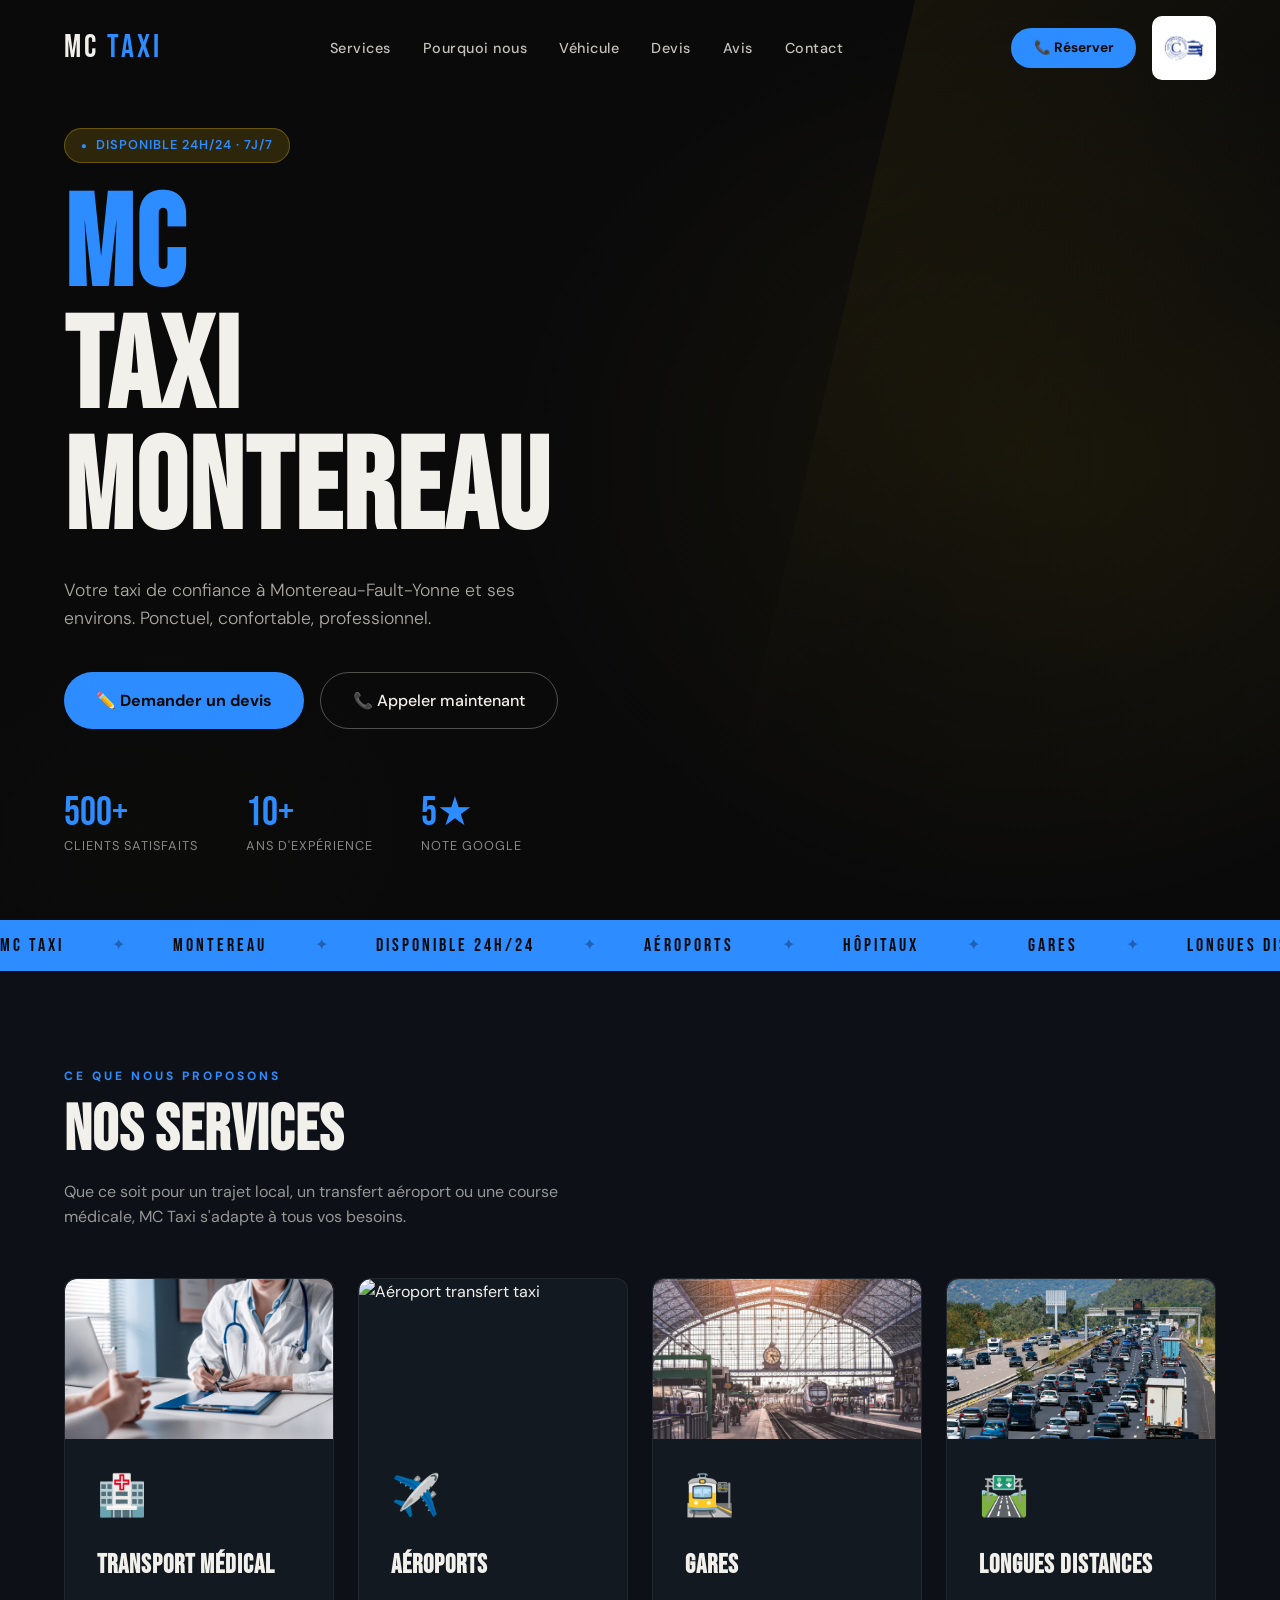
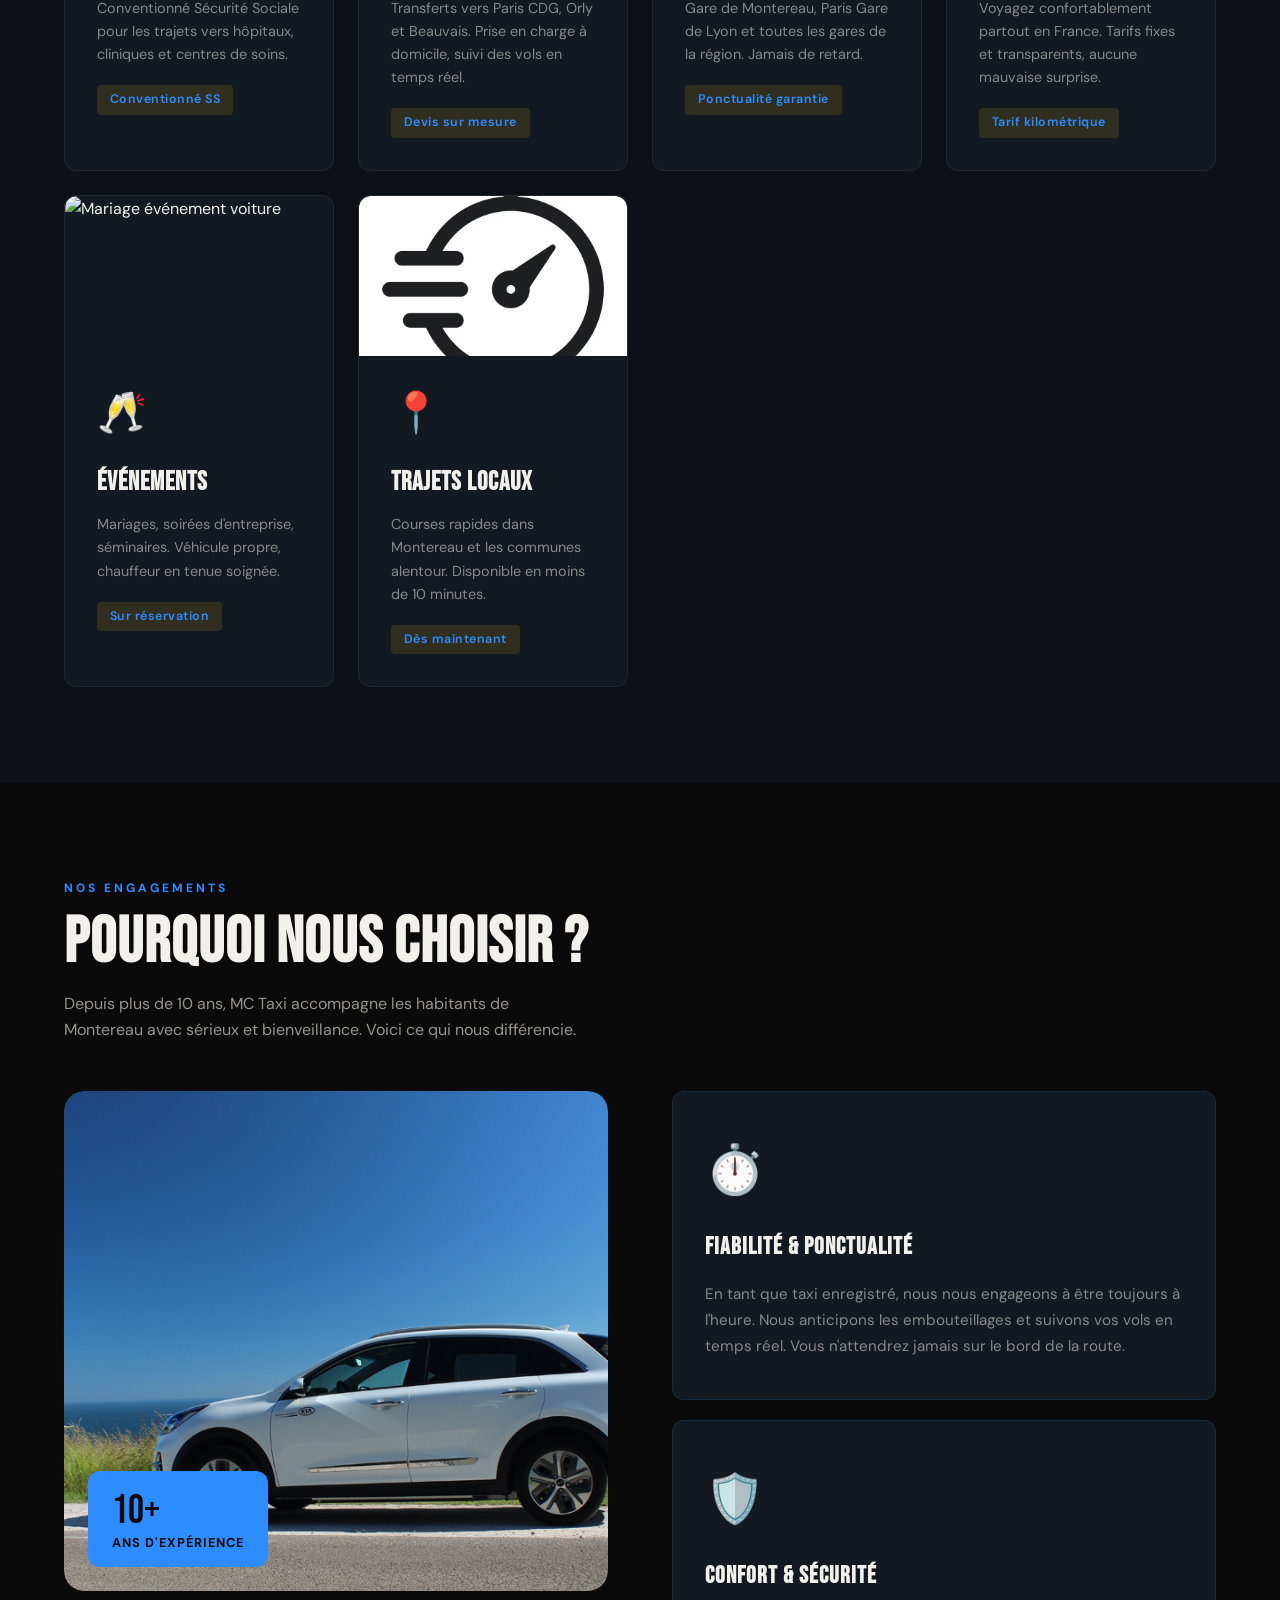
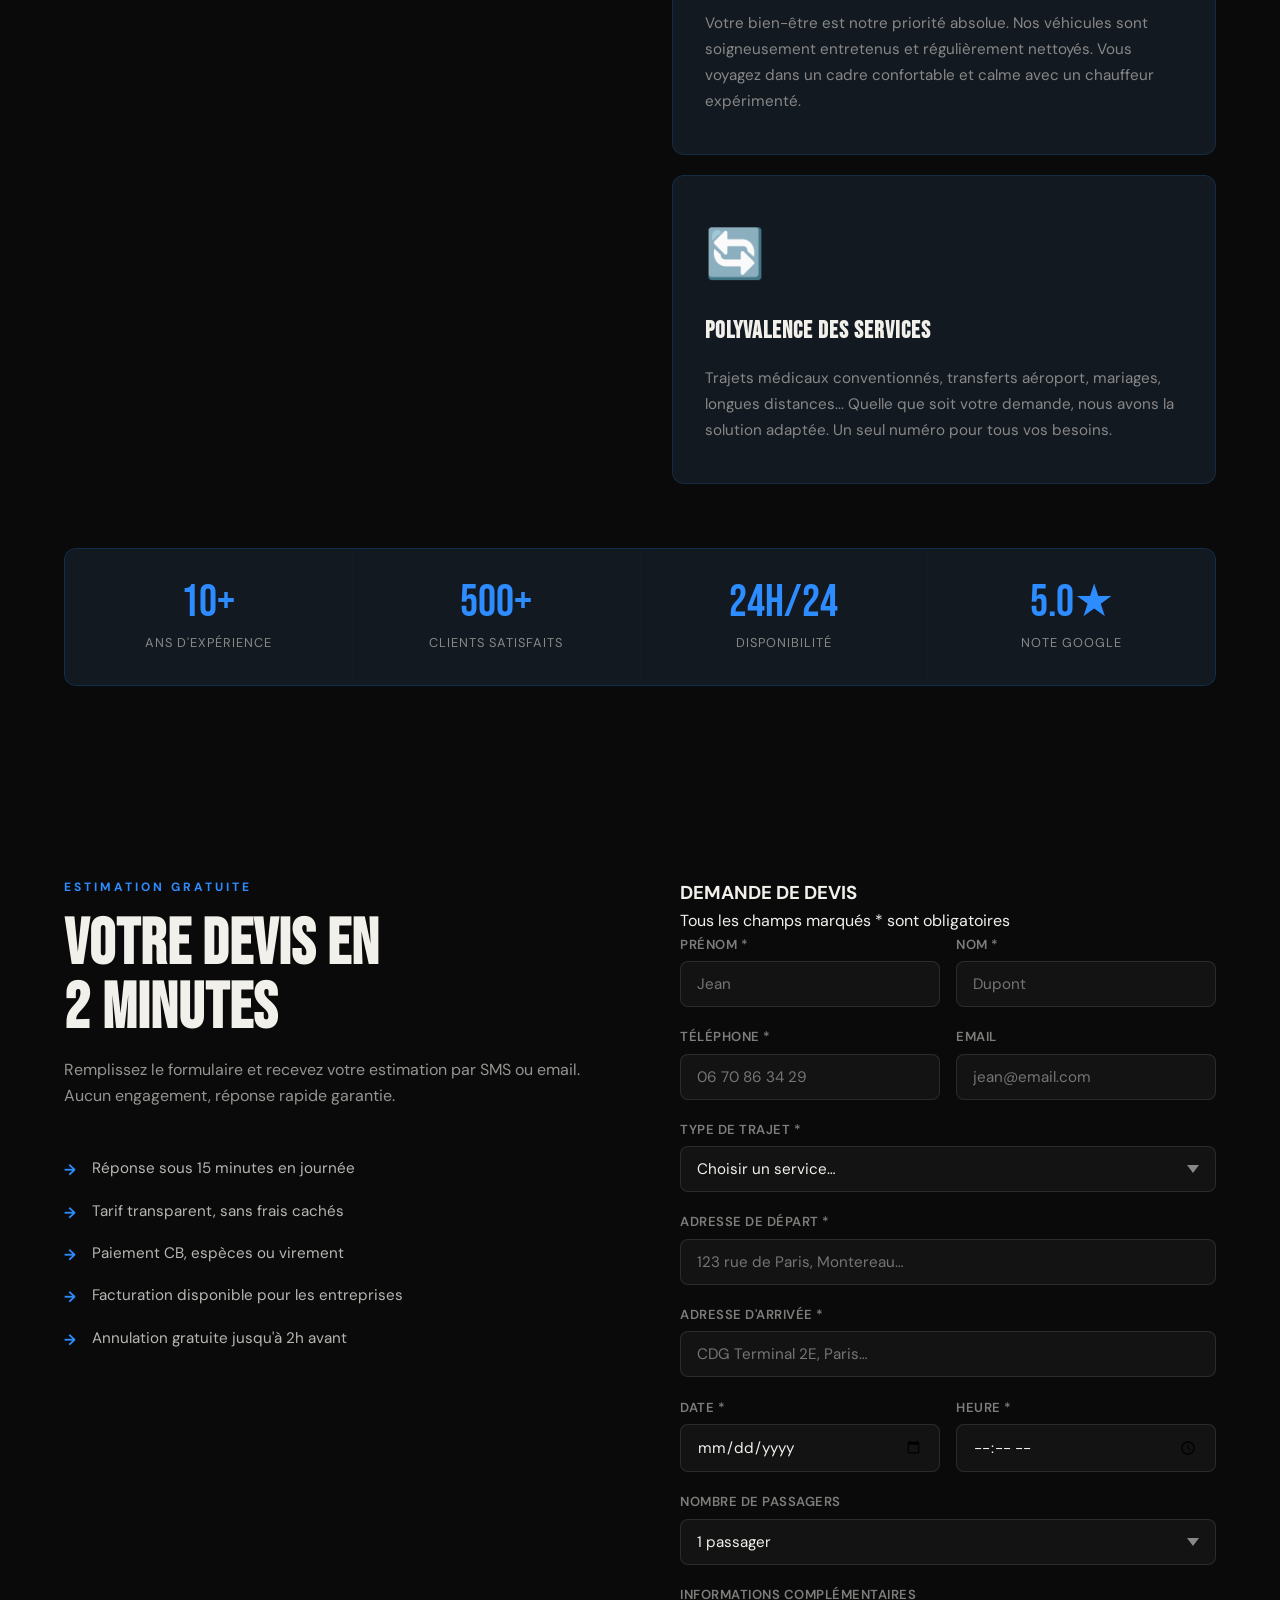
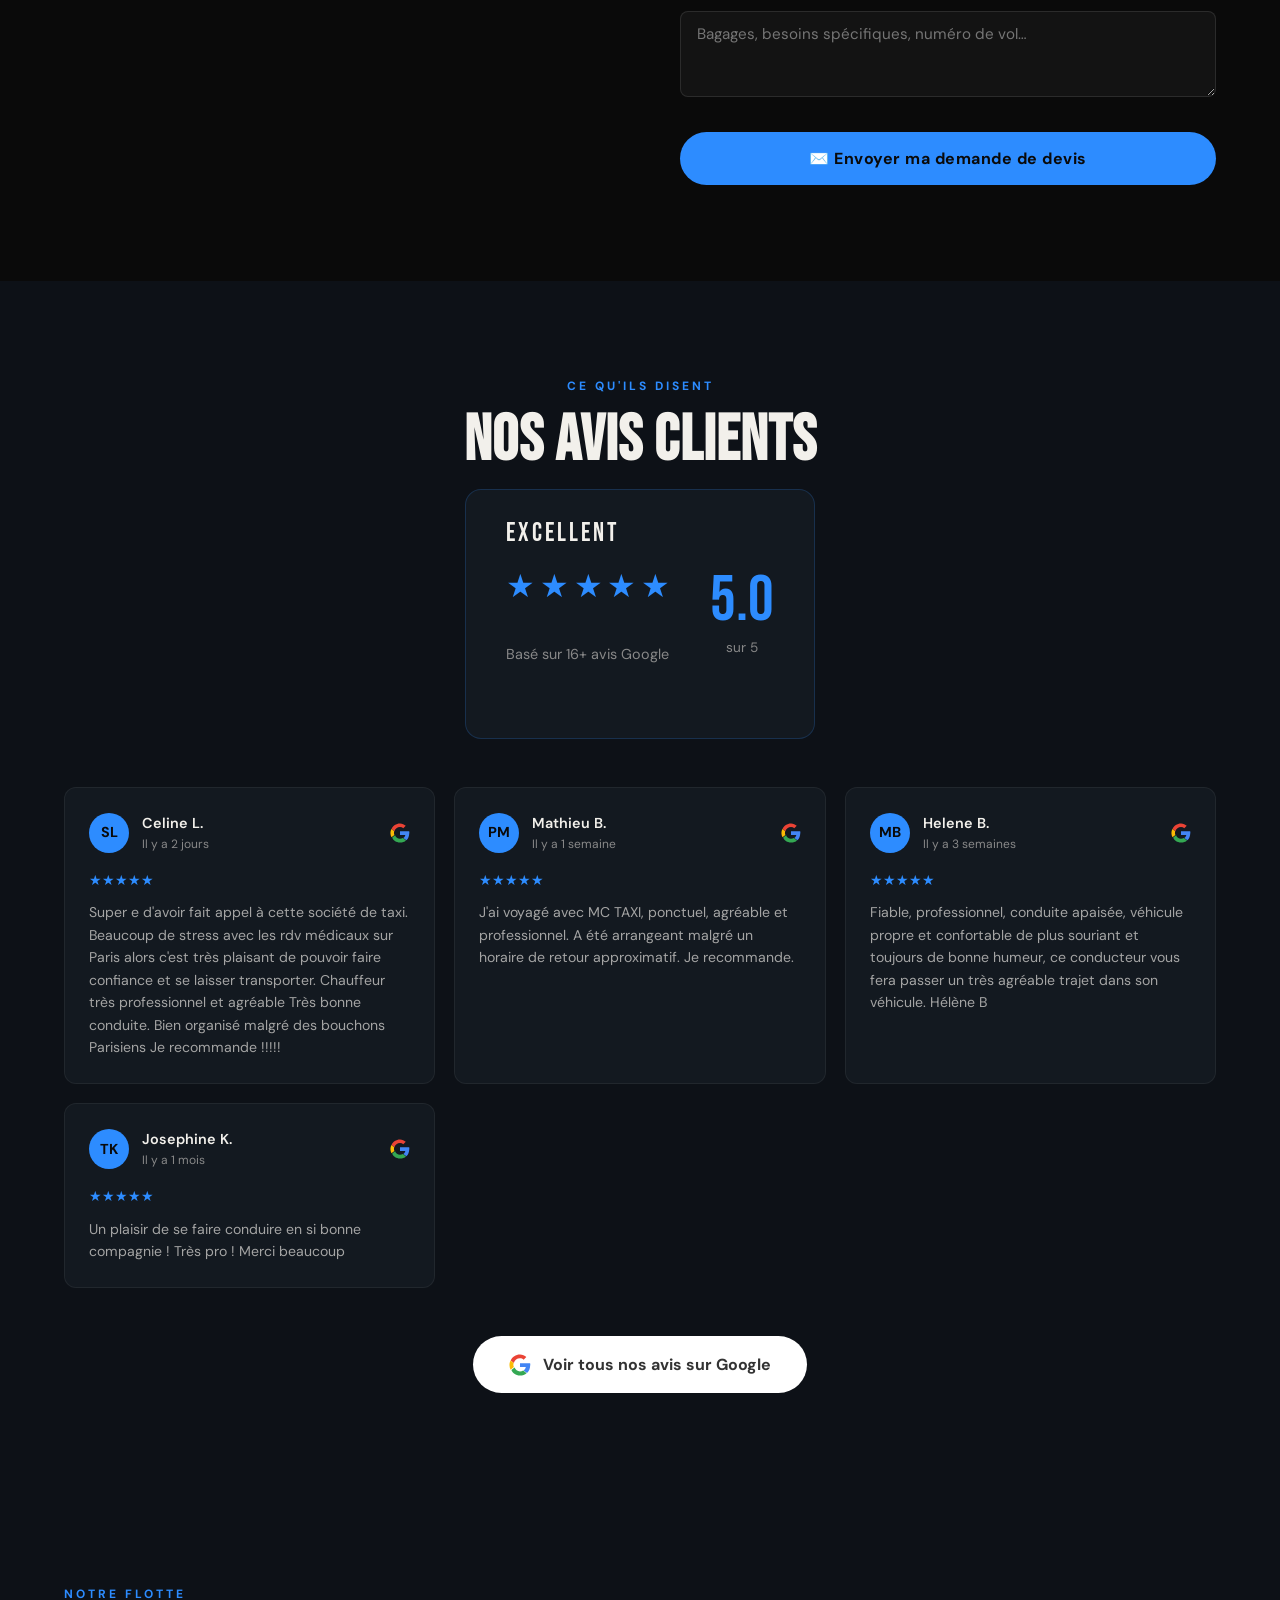
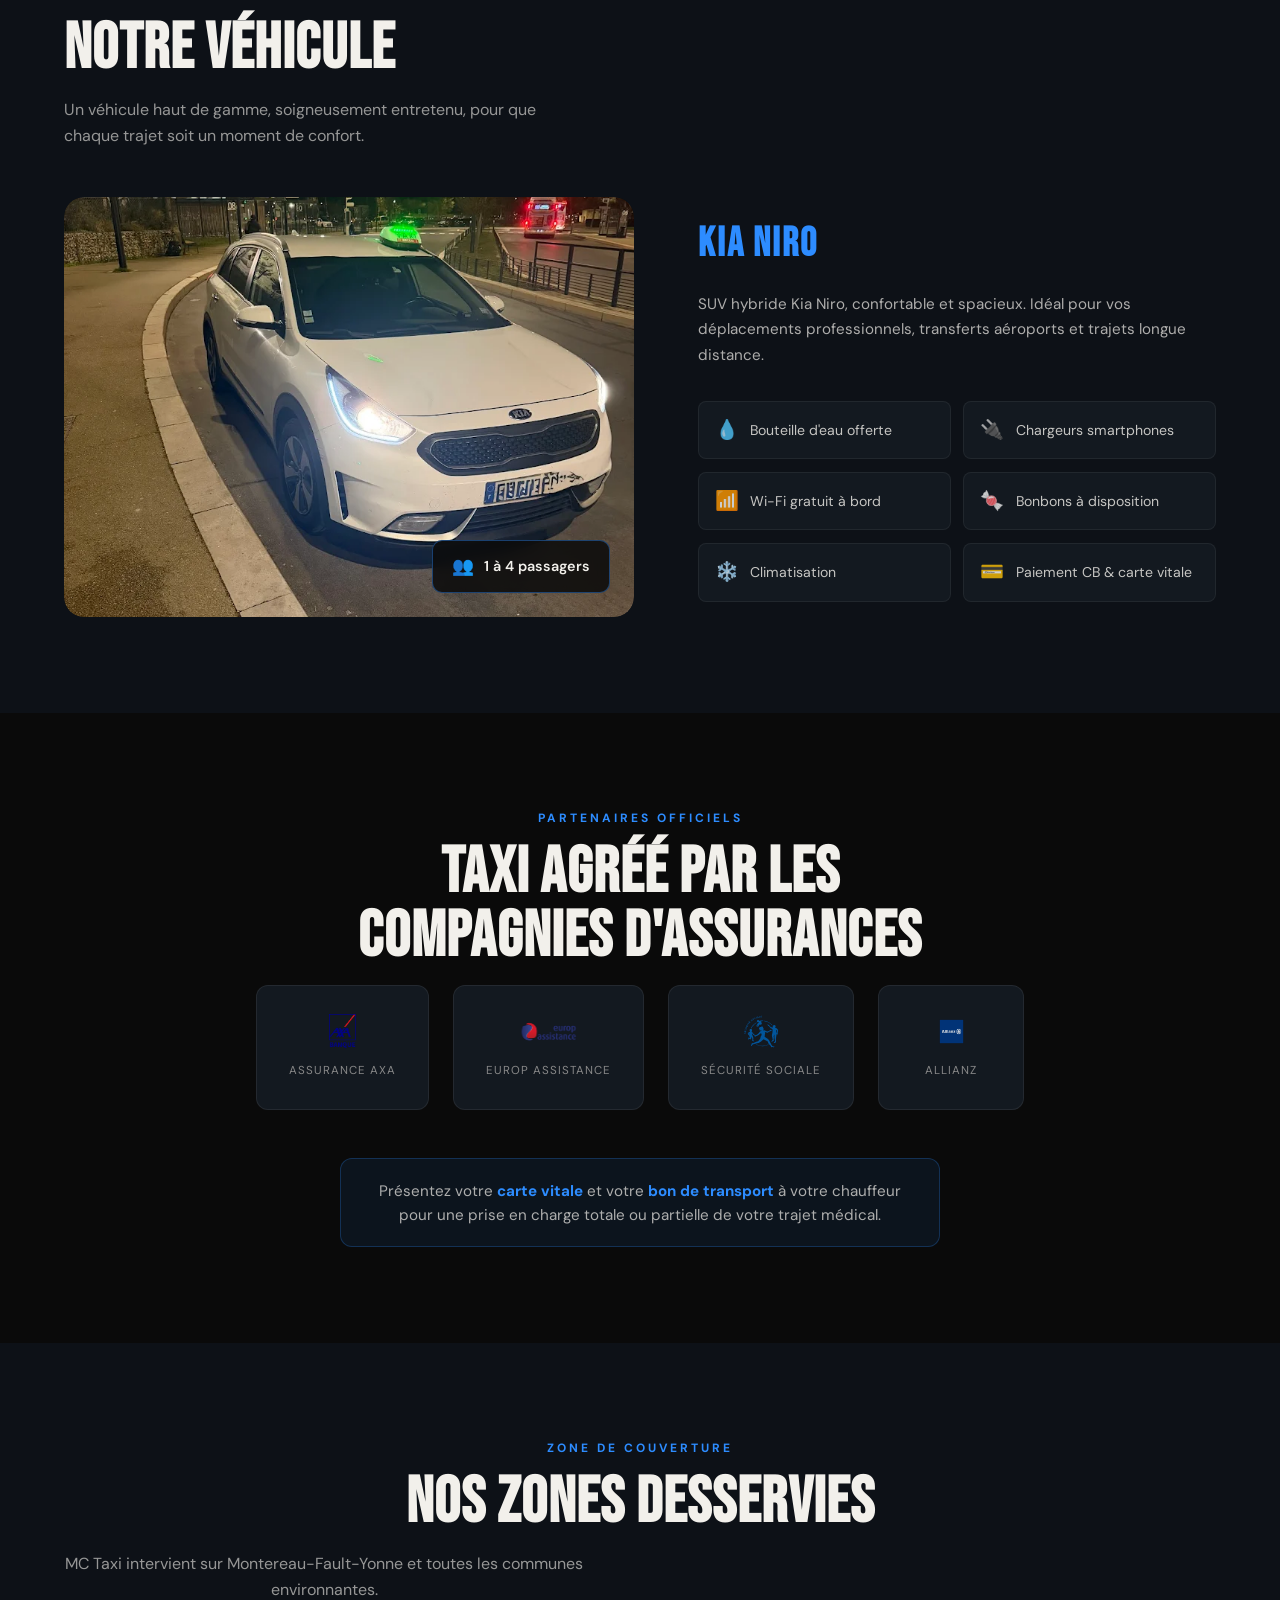
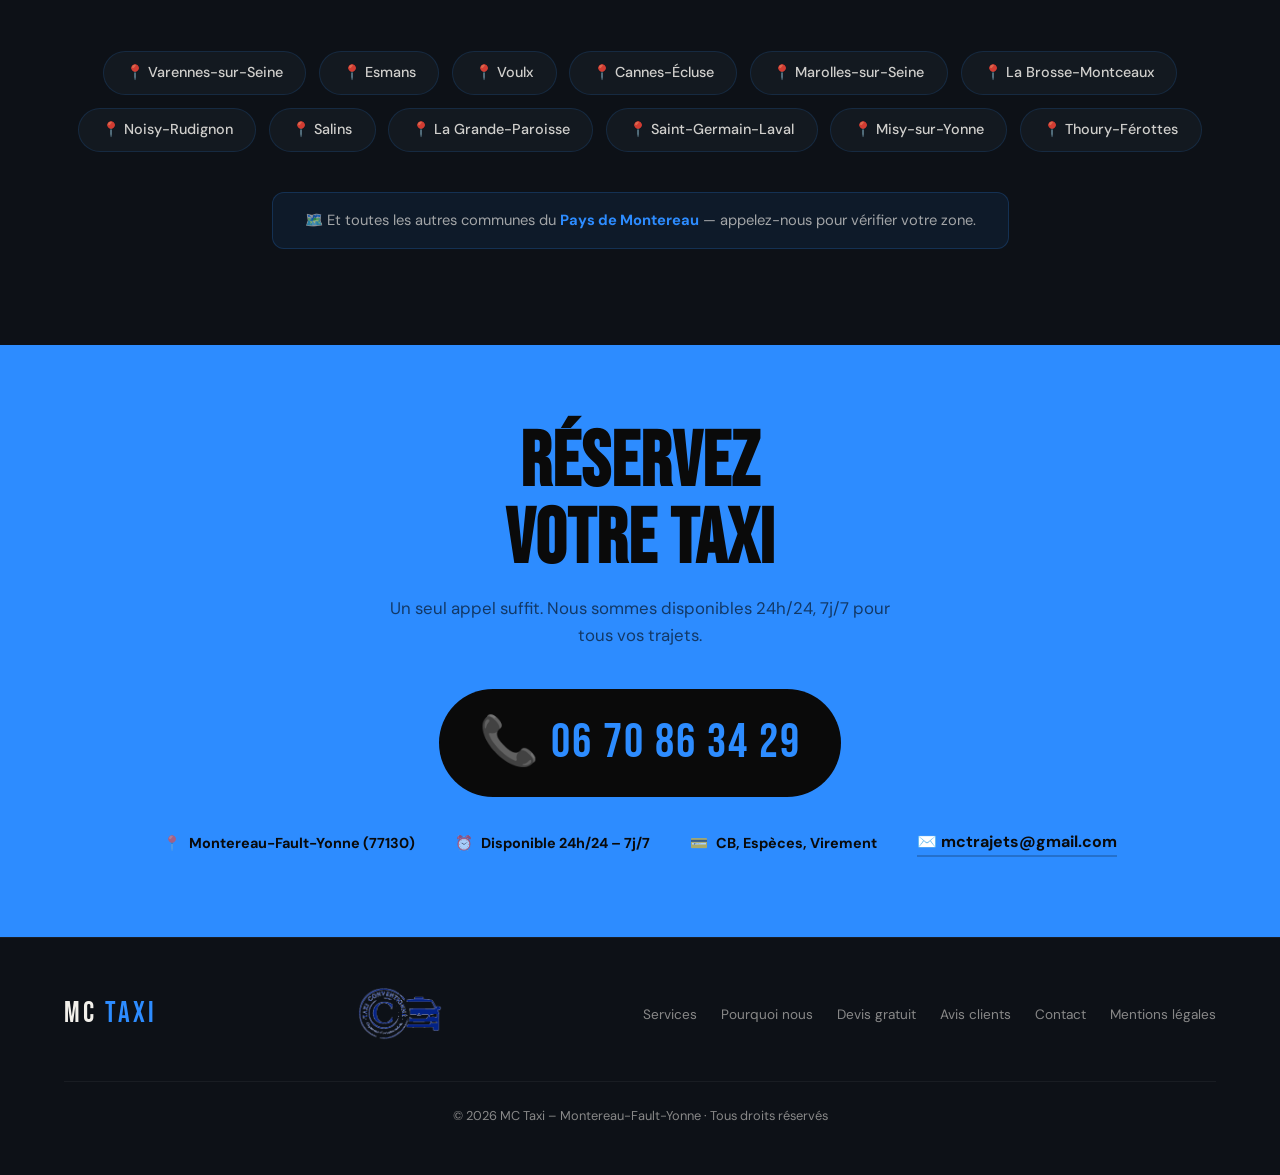
==== index.html @ fdcb86d1 "Update index.html" ====
<!DOCTYPE html>
<html lang="fr">
<head>
  <meta charset="UTF-8" />
  <link rel="icon" type="image/x-icon" href="favicon.svg"/>
  <meta name="viewport" content="width=device-width, initial-scale=1.0" />

  <!-- ═══════════════════════════════════════════════
       SEO — TITRE & DESCRIPTION
       C'est ce que Google affiche dans ses résultats
  ═══════════════════════════════════════════════ -->
  <title>MC Taxi Montereau | Taxi VTC Transport 77 – Disponible 24h/24</title>

  <!-- Description affichée sous le titre dans Google (160 caractères max) -->
  <meta name="description" content="MC Taxi Montereau-Fault-Yonne : taxi conventionné VSL, VTC, transport médical CPAM. Aéroports, gares, longues distances. Disponible 24h/24 – 7j/7. Devis gratuit." />

  <!-- Mots clés (moins importants aujourd'hui mais utiles) -->
  <meta name="keywords" content="taxi montereau, vtc montereau, transport montereau, taxi 77, taxi seine et marne, taxi conventionné montereau, VSL montereau, transport médical montereau, taxi aéroport montereau, taxi CDG montereau, chauffeur montereau fault yonne, mctaxi, mc taxi" />

  <!-- Auteur du site -->
  <meta name="author" content="MC Taxi Montereau" />

  <!-- Indique à Google d'indexer la page -->
  <meta name="robots" content="index, follow" />

  <!-- ═══════════════════════════════════════════════
       SEO LOCAL — indique la zone géographique
  ═══════════════════════════════════════════════ -->
  <meta name="geo.region" content="FR-77" />
  <meta name="geo.placename" content="Montereau-Fault-Yonne" />
  <meta name="geo.position" content="48.3842;2.9512" />
  <meta name="ICBM" content="48.3842, 2.9512" />

  <!-- ═══════════════════════════════════════════════
       OPEN GRAPH — affichage sur WhatsApp, Facebook
       Quand quelqu'un partage votre lien, ça affiche
       une belle carte avec titre + description + image
  ═══════════════════════════════════════════════ -->
  <link rel="canonical" href="https://mctaxi-montereau77.fr/" />
<meta property="og:url" content="https://mctaxi-montereau77.fr/" />
<meta property="og:title" content="MC Taxi Montereau | Taxi VTC 77" />
<meta property="og:description" content="Taxi conventionné à Montereau-Fault-Yonne. Transport médical, aéroports, gares. Disponible 24h/24." />
<meta property="og:type" content="website" />
<meta property="og:locale" content="fr_FR" />
<meta property="og:image" content="https://mctaxi-montereau77.fr/image/ACTB0615_KiaENiro.jpg" />
  <!-- ═══════════════════════════════════════════════
       SCHEMA.ORG — données structurées pour Google
       Ça aide Google à comprendre que c'est un taxi
       et peut afficher votre numéro directement dans
       les résultats de recherche
  ═══════════════════════════════════════════════ -->
  <script type="application/ld+json">
  {
    "@context": "https://schema.org",
    "@type": "TaxiService",
    "name": "MC Taxi Montereau",
    "description": "Service de taxi conventionné VSL à Montereau-Fault-Yonne. Transport médical, aéroports, gares, longues distances.",
    "url": "https://www.mctaxi-montereau.fr",
    "telephone": "+33600000000",
    "email": "mctrajets@gmail.com",
    "priceRange": "€€",
    "currenciesAccepted": "EUR",
    "paymentAccepted": "Cash, Credit Card",
    "openingHours": "Mo-Su 00:00-24:00",
    "areaServed": "Montereau-Fault-Yonne, Seine-et-Marne",
    "address": {
      "@type": "PostalAddress",
      "addressLocality": "Montereau-Fault-Yonne",
      "postalCode": "77130",
      "addressCountry": "FR"
    },
    "geo": {
      "@type": "GeoCoordinates",
      "latitude": 48.3842,
      "longitude": 2.9512
    }
  }
  </script>
  <link rel="preconnect" href="https://fonts.googleapis.com" />
<link rel="preconnect" href="https://fonts.gstatic.com" crossorigin />
<link href="https://fonts.googleapis.com/css2?family=Bebas+Neue&family=DM+Sans:wght@400;500;700&display=swap" rel="stylesheet" media="print" onload="this.media='all'" />
<noscript><link href="https://fonts.googleapis.com/css2?family=Bebas+Neue&family=DM+Sans:wght@400;500;700&display=swap" rel="stylesheet" /></noscript>
  <link rel="stylesheet" href="css/style.css" />
</head>
<body>

<nav id="navbar">
  <a href="#hero" class="nav-logo"><span>MC</span> TAXI</a>
  <ul class="nav-links">
    <li><a href="#services">Services</a></li>
    <li><a href="#pourquoi">Pourquoi nous</a></li>
    <li><a href="#vehicule">Véhicule</a></li>
    <li><a href="#devis">Devis</a></li>
    <li><a href="#avis">Avis</a></li>
    <li><a href="#contact">Contact</a></li>
  </ul>
  <div class="nav-right">
    <a href="tel:+33670863429" class="btn-nav">📞 Réserver</a>
    <img src="image/taxi-conventionne-cpam-59.jpg" alt="Taxi conventionné" class="nav-logo-conventionne" />
  </div>
</nav>

<!-- HERO -->

  <!-- HERO -->
  <section id="hero">
    <!-- Image de fond : voiture de nuit en ville (Unsplash, libre de droits) -->
<div class="hero-bg-img"></div>    <!-- Overlay sombre pour garder le texte lisible -->
    <div class="hero-overlay">
    </div>

    <div class="hero-content">
      
      <div class="hero-badge">Disponible 24h/24 · 7j/7</div>
      <h1>
        <span class="accent">MC</span><br>
        TAXI<br>
        MONTEREAU
      </h1>
      <p class="hero-sub">
        Votre taxi de confiance à Montereau-Fault-Yonne et ses environs.
        Ponctuel, confortable, professionnel.
      </p>
      <div class="hero-btns">
        <a href="#devis" class="btn-primary">✏️ Demander un devis</a>
        <a href="tel:+33670863429" class="btn-outline">📞 Appeler maintenant</a>
      </div>
      <div class="hero-stats">
        <div class="stat-item">
          <span class="stat-number">500+</span>
          <span class="stat-label">Clients satisfaits</span>
        </div>
        <div class="stat-item">
          <span class="stat-number">10+</span>
          <span class="stat-label">Ans d'expérience</span>
        </div>
        <div class="stat-item">
          <span class="stat-number">5★</span>
          <span class="stat-label">Note Google</span>
        </div>
      </div>
    </div>
  </section>

  <!-- TICKER DÉFILANT -->
  <div class="ticker-wrap" aria-hidden="true">
    <div class="ticker-inner">
      <span class="ticker-item">MC TAXI</span><span class="ticker-dot">✦</span>
      <span class="ticker-item">MONTEREAU</span><span class="ticker-dot">✦</span>
      <span class="ticker-item">DISPONIBLE 24H/24</span><span class="ticker-dot">✦</span>
      <span class="ticker-item">AÉROPORTS</span><span class="ticker-dot">✦</span>
      <span class="ticker-item">HÔPITAUX</span><span class="ticker-dot">✦</span>
      <span class="ticker-item">GARES</span><span class="ticker-dot">✦</span>
      <span class="ticker-item">LONGUES DISTANCES</span><span class="ticker-dot">✦</span>
      <span class="ticker-item">MC TAXI</span><span class="ticker-dot">✦</span>
      <span class="ticker-item">MONTEREAU</span><span class="ticker-dot">✦</span>
      <span class="ticker-item">DISPONIBLE 24H/24</span><span class="ticker-dot">✦</span>
      <span class="ticker-item">AÉROPORTS</span><span class="ticker-dot">✦</span>
      <span class="ticker-item">HÔPITAUX</span><span class="ticker-dot">✦</span>
      <span class="ticker-item">GARES</span><span class="ticker-dot">✦</span>
      <span class="ticker-item">LONGUES DISTANCES</span><span class="ticker-dot">✦</span>
    </div>
  </div>

  <!-- SERVICES -->
  <section id="services">
    <p class="section-label">Ce que nous proposons</p>
    <h2>NOS SERVICES</h2>
    <p class="section-desc">
      Que ce soit pour un trajet local, un transfert aéroport ou une course médicale,
      MC Taxi s'adapte à tous vos besoins.
    </p>
    <div class="services-grid">
      <div class="service-card">
        <img class="service-img" src="image/AdobeStock_420711927-scaled.jpeg" alt="Transport médical hôpital" loading="lazy" />
        <span class="service-icon">🏥</span>
        <h3>Transport médical</h3>
        <p>Conventionné Sécurité Sociale pour les trajets vers hôpitaux, cliniques et centres de soins.</p>
        <span class="service-tag">Conventionné SS</span>
      </div>
       <div class="service-card">
        <img class="service-img" src="https://images.unsplash.com/photo-1436491865332-7a61a109cc05?w=400&q=80" alt="Aéroport transfert taxi" loading="lazy" />
        <span class="service-icon">✈️</span>
        <h3>Aéroports</h3>
        <p>Transferts vers Paris CDG, Orly et Beauvais. Prise en charge à domicile, suivi des vols en temps réel.</p>
        <span class="service-tag">Devis sur mesure</span>
      </div>
      <div class="service-card">
        <img class="service-img" src="image/0701847124256-web-tete.jpg" alt="Gare train transfert" loading="lazy" />
        <span class="service-icon">🚉</span>
        <h3>Gares</h3>
        <p>Gare de Montereau, Paris Gare de Lyon et toutes les gares de la région. Jamais de retard.</p>
        <span class="service-tag">Ponctualité garantie</span>
      </div>
      <div class="service-card">
        <img class="service-img" src="image/orange-autoroute-a7-circulation-automobile-voitures-bouchons-departs-en-vacances-ralentissements-bou-1754037289_0973d690e48862d73d690e4881183dv_.avif" alt="Route autoroute longue distance" loading="lazy" />
        <span class="service-icon">🛣️</span>
        <h3>Longues distances</h3>
        <p>Voyagez confortablement partout en France. Tarifs fixes et transparents, aucune mauvaise surprise.</p>
        <span class="service-tag">Tarif kilométrique</span>
      </div>
      <div class="service-card">
        <img class="service-img" src="https://images.unsplash.com/photo-1519225421980-715cb0215aed?w=400&q=80" alt="Mariage événement voiture" loading="lazy" />
        <span class="service-icon">🥂</span>
        <h3>Événements</h3>
        <p>Mariages, soirées d'entreprise, séminaires. Véhicule propre, chauffeur en tenue soignée.</p>
        <span class="service-tag">Sur réservation</span>
      </div>
      <div class="service-card">
        <img class="service-img" src="image/contour-du-chronometre-se-deplace-rapidement_78370-8142.avif" alt="Ville Montereau trajet local" loading="lazy" />
        <span class="service-icon">📍</span>
        <h3>Trajets locaux</h3>
        <p>Courses rapides dans Montereau et les communes alentour. Disponible en moins de 10 minutes.</p>
        <span class="service-tag">Dès maintenant</span>
      </div>
    </div>
  </section>

  <!-- ════════════════════════════════════════════════
       SECTION AJOUTÉE : POURQUOI NOUS CHOISIR
  ════════════════════════════════════════════════ -->
  <section id="pourquoi">
    <p class="section-label">Nos engagements</p>
    <h2>POURQUOI NOUS CHOISIR ?</h2>
    <p class="section-desc">
      Depuis plus de 10 ans, MC Taxi accompagne les habitants de Montereau
      avec sérieux et bienveillance. Voici ce qui nous différencie.
    </p>

    <!-- Bloc photo + texte côte à côte -->
    <div class="pourquoi-split">
      <!-- Photo du chauffeur / voiture (Unsplash libre de droits) -->
      <div class="pourquoi-photo">
        <img
          src="image/ACTB0615_KiaENiro.jpg"
          alt="Chauffeur de taxi professionnel MC Taxi Montereau"
          loading="lazy"
        />
        <!-- Badge flottant sur la photo -->
        <div class="pourquoi-photo-badge">
          <span class="pourquoi-photo-badge-num">10+</span>
          <span class="pourquoi-photo-badge-txt">ans d'expérience</span>
        </div>
      </div>

      <!-- Les 3 arguments à droite -->
      <div class="pourquoi-args">

        <div class="pourquoi-card">
          <div class="pourquoi-icon">⏱️</div>
          <h3>Fiabilité &amp; Ponctualité</h3>
          <p>En tant que taxi enregistré, nous nous engageons à être toujours à l'heure. Nous anticipons les embouteillages et suivons vos vols en temps réel. Vous n'attendrez jamais sur le bord de la route.</p>
        </div>

        <div class="pourquoi-card">
          <div class="pourquoi-icon">🛡️</div>
          <h3>Confort &amp; Sécurité</h3>
          <p>Votre bien-être est notre priorité absolue. Nos véhicules sont soigneusement entretenus et régulièrement nettoyés. Vous voyagez dans un cadre confortable et calme avec un chauffeur expérimenté.</p>
        </div>

        <div class="pourquoi-card">
          <div class="pourquoi-icon">🔄</div>
          <h3>Polyvalence des services</h3>
          <p>Trajets médicaux conventionnés, transferts aéroport, mariages, longues distances... Quelle que soit votre demande, nous avons la solution adaptée. Un seul numéro pour tous vos besoins.</p>
        </div>

      </div>
    </div>

    <!-- Bandeau chiffres clés -->
    <div class="pourquoi-stats">
      <div class="pourquoi-stat">
        <span class="pourquoi-stat-number">10+</span>
        <span class="pourquoi-stat-label">Ans d'expérience</span>
      </div>
      <div class="pourquoi-stat">
        <span class="pourquoi-stat-number">500+</span>
        <span class="pourquoi-stat-label">Clients satisfaits</span>
      </div>
      <div class="pourquoi-stat">
        <span class="pourquoi-stat-number">24h/24</span>
        <span class="pourquoi-stat-label">Disponibilité</span>
      </div>
      <div class="pourquoi-stat">
        <span class="pourquoi-stat-number">5.0★</span>
        <span class="pourquoi-stat-label">Note Google</span>
      </div>
    </div>
  </section>

  <!-- DEVIS -->
  <section id="devis">
  <div class="devis-info">
    <p class="section-label">Estimation gratuite</p>
    <h2>VOTRE DEVIS EN<br>2 MINUTES</h2>
    <p class="section-desc">
      Remplissez le formulaire et recevez votre estimation par SMS ou email.
      Aucun engagement, réponse rapide garantie.
    </p>
    <ul class="devis-points">
      <li>Réponse sous 15 minutes en journée</li>
      <li>Tarif transparent, sans frais cachés</li>
      <li>Paiement CB, espèces ou virement</li>
      <li>Facturation disponible pour les entreprises</li>
      <li>Annulation gratuite jusqu'à 2h avant</li>
    </ul>
  </div>

  <div class="devis-">
    <h3 class="-title">DEMANDE DE DEVIS</h3>
    <p class="-subtitle">Tous les champs marqués * sont obligatoires</p>
    <form id="devisForm" action="https://formspree.io/f/xzdjzvap" method="POST" onsubmit="submitDevis(event)">
      <div class="form-row">
        <div class="form-group">
          <label>Prénom *</label>
          <input type="text" name="prenom" placeholder="Jean" required />
        </div>
        <div class="form-group">
          <label>Nom *</label>
          <input type="text" name="nom" placeholder="Dupont" required />
        </div>
      </div>
      <div class="form-row">
        <div class="form-group">
          <label>Téléphone *</label>
          <input type="tel" name="telephone" placeholder="06 70 86 34 29" required />
        </div>
        <div class="form-group">
          <label>Email</label>
          <input type="email" name="email" placeholder="jean@email.com" />
        </div>
      </div>
      <div class="form-group">
        <label>Type de trajet *</label>
        <select name="trajet" required>
          <option value="" disabled selected>Choisir un service…</option>
          <option>Transfert aéroport</option>
          <option>Transfert gare</option>
          <option>Transport médical</option>
          <option>Longue distance</option>
          <option>Événement / Mariage</option>
          <option>Trajet local</option>
          <option>Autre</option>
        </select>
      </div>
      <div class="form-group">
        <label>Adresse de départ *</label>
        <input type="text" name="depart" placeholder="123 rue de Paris, Montereau…" required />
      </div>
      <div class="form-group">
        <label>Adresse d'arrivée *</label>
        <input type="text" name="arrivee" placeholder="CDG Terminal 2E, Paris…" required />
      </div>
      <div class="form-row">
        <div class="form-group">
          <label>Date *</label>
          <input type="date" name="date" required />
        </div>
        <div class="form-group">
          <label>Heure *</label>
          <input type="time" name="heure" required />
        </div>
      </div>
      <div class="form-group">
        <label>Nombre de passagers</label>
        <select name="passagers">
          <option>1 passager</option>
          <option>2 passagers</option>
          <option>3 passagers</option>
          <option>4 passagers</option>
          <option>5+ passagers</option>
        </select>
      </div>
      <div class="form-group">
        <label>Informations complémentaires</label>
        <textarea name="message" rows="3" placeholder="Bagages, besoins spécifiques, numéro de vol…" style="resize:vertical;"></textarea>
      </div>
      <button type="submit" class="btn-submit">✉️ Envoyer ma demande de devis</button>
    </form>
    <div class="form-success" id="formSuccess">
      <span class="success-icon">✅</span>
      <h3>DEVIS ENVOYÉ !</h3>
      <p>Nous vous répondrons dans les meilleurs délais.<br>Merci de votre confiance !</p>
    </div>
  </div>
</section>

  <!-- ════════════════════════════════════════════════
       SECTION AVIS AMÉLIORÉE
       Badge EXCELLENT + logo Google dans chaque card
       inspiré du style Leandro Taxi
  ════════════════════════════════════════════════ -->
  <section id="avis">
    <p class="section-label">Ce qu'ils disent</p>
    <h2>NOS AVIS CLIENTS</h2>

    <!-- Badge EXCELLENT style Google Reviews -->
    <div class="avis-excellent-badge">
      <div class="avis-badge-left">
        <span class="avis-badge-title">EXCELLENT</span>
        <div class="stars">
          <span class="star">★</span><span class="star">★</span><span class="star">★</span>
          <span class="star">★</span><span class="star">★</span>
        </div>
        <p class="avis-total">Basé sur 16+ avis Google</p>
      </div>
      <div class="avis-badge-right">
        <div class="avis-score">5.0</div>
        <p class="avis-score-label">sur 5</p>
      </div>
    </div>

    <!-- Grille des avis avec logo Google dans chaque carte -->
    <div class="reviews-grid">

      <div class="review-card">
        <div class="review-header">
          <div class="review-avatar">SL</div>
          <div class="review-meta">
            <div class="review-name">Celine L.</div>
            <div class="review-date">Il y a 2 jours </div>
          </div>
          <svg class="review-google-logo" viewBox="0 0 48 48" xmlns="http://www.w3.org/2000/svg">
            <path fill="#EA4335" d="M24 9.5c3.1 0 5.8 1.1 7.9 2.9l5.9-5.9C34.3 3.4 29.4 1 24 1 14.8 1 7 6.5 3.7 14.2l6.9 5.3C12.2 13.5 17.6 9.5 24 9.5z"/>
            <path fill="#4285F4" d="M46.5 24.5c0-1.6-.1-3.1-.4-4.5H24v8.5h12.7c-.6 3-2.3 5.6-4.9 7.3l7.5 5.8c4.4-4.1 6.9-10.1 6.9-17.1z"/>
            <path fill="#FBBC05" d="M10.6 28.5A14.3 14.3 0 0 1 9.5 24c0-1.6.3-3.1.7-4.5L3.3 14.2A22.8 22.8 0 0 0 1 24c0 3.7.9 7.2 2.5 10.3l7.1-5.8z"/>
            <path fill="#34A853" d="M24 47c5.9 0 10.8-1.9 14.4-5.2l-7.5-5.8c-2 1.3-4.5 2-7 2-5.4 0-10-3.5-11.6-8.5l-7 5.5C7 41.5 14.8 47 24 47z"/>
          </svg>
        </div>
        <div class="review-stars">★★★★★</div>
        <p class="review-text">Super e d'avoir fait appel à cette société de taxi.
Beaucoup de stress avec les rdv médicaux sur Paris alors c'est très plaisant de pouvoir  faire confiance et se laisser transporter.
Chauffeur très professionnel et agréable
Très bonne conduite.
Bien organisé malgré des bouchons Parisiens
Je recommande !!!!!</p>
      </div>

      <div class="review-card">
        <div class="review-header">
          <div class="review-avatar">PM</div>
          <div class="review-meta">
            <div class="review-name">Mathieu B.</div>
            <div class="review-date">Il y a 1 semaine</div>
          </div>
          <svg class="review-google-logo" viewBox="0 0 48 48" xmlns="http://www.w3.org/2000/svg">
            <path fill="#EA4335" d="M24 9.5c3.1 0 5.8 1.1 7.9 2.9l5.9-5.9C34.3 3.4 29.4 1 24 1 14.8 1 7 6.5 3.7 14.2l6.9 5.3C12.2 13.5 17.6 9.5 24 9.5z"/>
            <path fill="#4285F4" d="M46.5 24.5c0-1.6-.1-3.1-.4-4.5H24v8.5h12.7c-.6 3-2.3 5.6-4.9 7.3l7.5 5.8c4.4-4.1 6.9-10.1 6.9-17.1z"/>
            <path fill="#FBBC05" d="M10.6 28.5A14.3 14.3 0 0 1 9.5 24c0-1.6.3-3.1.7-4.5L3.3 14.2A22.8 22.8 0 0 0 1 24c0 3.7.9 7.2 2.5 10.3l7.1-5.8z"/>
            <path fill="#34A853" d="M24 47c5.9 0 10.8-1.9 14.4-5.2l-7.5-5.8c-2 1.3-4.5 2-7 2-5.4 0-10-3.5-11.6-8.5l-7 5.5C7 41.5 14.8 47 24 47z"/>
          </svg>
        </div>
        <div class="review-stars">★★★★★</div>
        <p class="review-text">J'ai voyagé avec MC TAXI, ponctuel, agréable et professionnel. A été arrangeant malgré un horaire de retour approximatif. Je recommande.</p>
      </div>

      <div class="review-card">
        <div class="review-header">
          <div class="review-avatar">MB</div>
          <div class="review-meta">
            <div class="review-name">Helene B.</div>
            <div class="review-date">Il y a 3 semaines</div>
          </div>
          <svg class="review-google-logo" viewBox="0 0 48 48" xmlns="http://www.w3.org/2000/svg">
            <path fill="#EA4335" d="M24 9.5c3.1 0 5.8 1.1 7.9 2.9l5.9-5.9C34.3 3.4 29.4 1 24 1 14.8 1 7 6.5 3.7 14.2l6.9 5.3C12.2 13.5 17.6 9.5 24 9.5z"/>
            <path fill="#4285F4" d="M46.5 24.5c0-1.6-.1-3.1-.4-4.5H24v8.5h12.7c-.6 3-2.3 5.6-4.9 7.3l7.5 5.8c4.4-4.1 6.9-10.1 6.9-17.1z"/>
            <path fill="#FBBC05" d="M10.6 28.5A14.3 14.3 0 0 1 9.5 24c0-1.6.3-3.1.7-4.5L3.3 14.2A22.8 22.8 0 0 0 1 24c0 3.7.9 7.2 2.5 10.3l7.1-5.8z"/>
            <path fill="#34A853" d="M24 47c5.9 0 10.8-1.9 14.4-5.2l-7.5-5.8c-2 1.3-4.5 2-7 2-5.4 0-10-3.5-11.6-8.5l-7 5.5C7 41.5 14.8 47 24 47z"/>
          </svg>
        </div>
        <div class="review-stars">★★★★★</div>
        <p class="review-text">Fiable, professionnel, conduite apaisée, véhicule propre et confortable de plus souriant et toujours de bonne humeur, ce conducteur vous fera passer un très agréable trajet dans son véhicule.  Hélène B</p>
      </div>

      <div class="review-card">
        <div class="review-header">
          <div class="review-avatar">TK</div>
          <div class="review-meta">
            <div class="review-name">Josephine K.</div>
            <div class="review-date">Il y a 1 mois</div>
          </div>
          <svg class="review-google-logo" viewBox="0 0 48 48" xmlns="http://www.w3.org/2000/svg">
            <path fill="#EA4335" d="M24 9.5c3.1 0 5.8 1.1 7.9 2.9l5.9-5.9C34.3 3.4 29.4 1 24 1 14.8 1 7 6.5 3.7 14.2l6.9 5.3C12.2 13.5 17.6 9.5 24 9.5z"/>
            <path fill="#4285F4" d="M46.5 24.5c0-1.6-.1-3.1-.4-4.5H24v8.5h12.7c-.6 3-2.3 5.6-4.9 7.3l7.5 5.8c4.4-4.1 6.9-10.1 6.9-17.1z"/>
            <path fill="#FBBC05" d="M10.6 28.5A14.3 14.3 0 0 1 9.5 24c0-1.6.3-3.1.7-4.5L3.3 14.2A22.8 22.8 0 0 0 1 24c0 3.7.9 7.2 2.5 10.3l7.1-5.8z"/>
            <path fill="#34A853" d="M24 47c5.9 0 10.8-1.9 14.4-5.2l-7.5-5.8c-2 1.3-4.5 2-7 2-5.4 0-10-3.5-11.6-8.5l-7 5.5C7 41.5 14.8 47 24 47z"/>
          </svg>
        </div>
        <div class="review-stars">★★★★★</div>
        <p class="review-text">Un plaisir de se faire conduire en si bonne compagnie ! Très pro ! Merci beaucoup</p>
      </div>

    </div>

    <!-- ⚠️ Remplacez ce lien par l'URL de votre fiche Google Business -->
    <a href="https://www.google.com/maps/place/MC+TAXI/@47.1018813,-1.07245,7z/data=!4m12!1m2!2m1!1smc+taxi!3m8!1s0x404c8e841b01c697:0x26a59d319d313f35!8m2!3d47.132199!4d1.5666522!9m1!1b1!15sCgdtYyB0YXhpWgkiB21jIHRheGmSAQx0YXhpX3NlcnZpY2WaAURDaTlEUVVsUlFVTnZaRU5vZEhsalJqbHZUMnBPTTJFelNsWmlibFY1WlZSU00yRkhhelJVTURVeVZERk5NMDVWUlJBQuABAPoBBAgLEEY!16s%2Fg%2F11ysbsz3c_?entry=ttu&g_ep=EgoyMDI2MDMwNC4xIKXMDSoASAFQAw%3D%3D" target="_blank" rel="noopener noreferrer" class="google-btn">
      <svg class="google-logo" viewBox="0 0 48 48" xmlns="http://www.w3.org/2000/svg">
        <path fill="#EA4335" d="M24 9.5c3.1 0 5.8 1.1 7.9 2.9l5.9-5.9C34.3 3.4 29.4 1 24 1 14.8 1 7 6.5 3.7 14.2l6.9 5.3C12.2 13.5 17.6 9.5 24 9.5z"/>
        <path fill="#4285F4" d="M46.5 24.5c0-1.6-.1-3.1-.4-4.5H24v8.5h12.7c-.6 3-2.3 5.6-4.9 7.3l7.5 5.8c4.4-4.1 6.9-10.1 6.9-17.1z"/>
        <path fill="#FBBC05" d="M10.6 28.5A14.3 14.3 0 0 1 9.5 24c0-1.6.3-3.1.7-4.5L3.3 14.2A22.8 22.8 0 0 0 1 24c0 3.7.9 7.2 2.5 10.3l7.1-5.8z"/>
        <path fill="#34A853" d="M24 47c5.9 0 10.8-1.9 14.4-5.2l-7.5-5.8c-2 1.3-4.5 2-7 2-5.4 0-10-3.5-11.6-8.5l-7 5.5C7 41.5 14.8 47 24 47z"/>
      </svg>
      Voir tous nos avis sur Google
    </a>
  </section>

  <!-- ════════════════════════════════════════════════
       SECTION VÉHICULE — photo + équipements à bord
  ════════════════════════════════════════════════ -->
  <section id="vehicule">
    <p class="section-label">Notre flotte</p>
    <h2>NOTRE VÉHICULE</h2>
    <p class="section-desc">
      Un véhicule haut de gamme, soigneusement entretenu, pour que chaque trajet soit un moment de confort.
    </p>

    <div class="vehicule-split">

      <!-- Photo de la voiture -->
      <div class="vehicule-photo">
        <img
          src="image/2026-01-15.webp"
          alt="Mercedes berline noire MC Taxi Montereau"
          loading="lazy"
        />
        <!-- Badge passagers flottant -->
        <div class="vehicule-badge">
          <span class="vehicule-badge-icon">👥</span>
          <span class="vehicule-badge-txt">1 à 4 passagers</span>
        </div>
      </div>

      <!-- Infos véhicule à droite -->
      <div class="vehicule-info">
        <h3 class="vehicule-name">Kia Niro</h3>
        <p class="vehicule-desc">
          SUV hybride Kia Niro, confortable et spacieux. Idéal pour vos déplacements professionnels, transferts aéroports et trajets longue distance.
        </p>

        <!-- Liste des équipements à bord -->
        <ul class="vehicule-equipements">
          <li><span class="equip-icon">💧</span> Bouteille d'eau offerte</li>
          <li><span class="equip-icon">🔌</span> Chargeurs smartphones</li>
          <li><span class="equip-icon">📶</span> Wi-Fi gratuit à bord</li>
          <li><span class="equip-icon">🍬</span> Bonbons à disposition</li>
          <li><span class="equip-icon">❄️</span> Climatisation</li>
          <li><span class="equip-icon">💳</span> Paiement CB & carte vitale</li>
        </ul>

      </div>
    </div>
  </section>

  <!-- ════════════════════════════════════════════════
       SECTION ASSURANCES PARTENAIRES
       Logos des compagnies qui nous agréent
  ════════════════════════════════════════════════ -->
  <section id="assurances">
    <p class="section-label">Partenaires officiels</p>
    <h2>TAXI AGRÉÉ PAR LES<br>COMPAGNIES D'ASSURANCES</h2>
    <!-- Grille des logos d'assurances -->
    <div class="assurances-grid">

      <div class="assurance-card">
        <img class="assurance-logo-img" src="image/Logo-axa-banque.png" alt="Logo AXA" />
        <span>Assurance AXA</span>
      </div>

      <div class="assurance-card">
        <img class="assurance-logo-img" src="image/europ-assistance.png" alt="Logo Europ Assistance" />
        <span>Europ Assistance</span>
      </div>

      <div class="assurance-card">
        <img class="assurance-logo-img" src="image/logo_cpam_mini (1).svg" alt="Logo Assurance Maladie CPAM" />
        <span>Sécurité Sociale</span>
      </div>

      <div class="assurance-card">
        <img class="assurance-logo-img" src="image/allianz-logo-transparent-free-png.webp" alt="Logo Allianz" />
        <span>Allianz</span>
      </div>

    </div>

    <!-- Mention conventionnement -->
    <div class="assurances-mention">
      <p>Présentez votre <strong>carte vitale</strong> et votre <strong>bon de transport</strong> à votre chauffeur pour une prise en charge totale ou partielle de votre trajet médical.</p>
    </div>

  </section>

  </section>

  <!-- VILLES DESSERVIES -->
  <section id="villes">
    <p class="section-label">Zone de couverture</p>
    <h2>NOS ZONES DESSERVIES</h2>
    <p class="section-desc">
      MC Taxi intervient sur Montereau-Fault-Yonne et toutes les communes environnantes.
    </p>

    <div class="villes-grid">
      <div class="ville-card">📍 Varennes-sur-Seine</div>
      <div class="ville-card">📍 Esmans</div>
      <div class="ville-card">📍 Voulx</div>
      <div class="ville-card">📍 Cannes-Écluse</div>
      <div class="ville-card">📍 Marolles-sur-Seine</div>
      <div class="ville-card">📍 La Brosse-Montceaux</div>
      <div class="ville-card">📍 Noisy-Rudignon</div>
      <div class="ville-card">📍 Salins</div>
      <div class="ville-card">📍 La Grande-Paroisse</div>
      <div class="ville-card">📍 Saint-Germain-Laval</div>
      <div class="ville-card">📍 Misy-sur-Yonne</div>
      <div class="ville-card">📍 Thoury-Férottes</div>
    </div>

    <div class="villes-mention">
      🗺️ Et toutes les autres communes du <strong>Pays de Montereau</strong> — appelez-nous pour vérifier votre zone.
    </div>
  </section>

  <!-- CONTACT -->
  <section id="contact">
    <h2>RÉSERVEZ<br>VOTRE TAXI</h2>
    <p>Un seul appel suffit. Nous sommes disponibles 24h/24, 7j/7 pour tous vos trajets.</p>
    <!-- ⚠️ Remplacez par votre vrai numéro -->
    <a href="tel:+33670863429" class="phone-link">📞 06 70 86 34 29</a>
    <div class="contact-details">
      <div class="contact-detail">📍 <span>Montereau-Fault-Yonne (77130)</span></div>
      <div class="contact-detail">⏰ <span>Disponible 24h/24 – 7j/7</span></div>
      <div class="contact-detail">💳 <span>CB, Espèces, Virement</span></div>
      <a href="mailto:mctrajets@gmail.com" class="contact-email" >✉️ mctrajets@gmail.com</a>
    </div>
  </section>

  <!-- FOOTER -->
  <footer>
        <a href="#hero" class="footer-logo"><span>MC</span> TAXI</a>
      <img src="image/taxi_conventionne.png" alt="Taxi Conventionné" class="footer-logo-conventionne" />
    <ul class="footer-links">
      <li><a href="#services">Services</a></li>
      <li><a href="#pourquoi">Pourquoi nous</a></li>
      <li><a href="#devis">Devis gratuit</a></li>
      <li><a href="#avis">Avis clients</a></li>
      <li><a href="#contact">Contact</a></li>
      <li><a href="mentions-légales.html">Mentions légales</a></li>
    </ul>
    <p class="footer-copy">© 2026 MC Taxi – Montereau-Fault-Yonne · Tous droits réservés</p>
  </footer>

  <!-- APRÈS — defer = se charge après la page -->
<script src="js/taxi.js" defer></script>

</body>

</html>
---- css/style.css ----
/* ══════════════════════════════════════════════════════
   VARIABLES CSS GLOBALES
   Palette : noir profond, bleu électrique, blanc cassé
   ══════════════════════════════════════════════════════ */
:root {
  --black:      #0a0a0a;
  --dark:       #0d1117;
  --card-bg:    #131920;
  --yellow:     #2d8cff;
  --yellow-dim: #1a6fd4;
  --white:      #f2f0eb;
  --muted:      #888888;
  --radius:     12px;
  --transition: 0.3s ease;
}

/* ══════════════════════════════════════════════════════
   RESET & BASE
   ══════════════════════════════════════════════════════ */
*, *::before, *::after { box-sizing: border-box; margin: 0; padding: 0; }

html { scroll-behavior: smooth; }

body {
  background: var(--black);
  color: var(--white);
  font-family: 'DM Sans', sans-serif;
  font-size: 16px;
  line-height: 1.6;
  overflow-x: hidden;
}

/* ══════════════════════════════════════════════════════
   BARRE DE NAVIGATION FIXE
   ══════════════════════════════════════════════════════ */
nav {
  position: fixed;
  top: 0; left: 0; right: 0;
  z-index: 100;
  display: flex;
  align-items: center;
  justify-content: space-between;
  padding: 1rem 5%;
  background: transparent;
  backdrop-filter: blur(0px);
  transition: background var(--transition), backdrop-filter var(--transition);
}

nav.scrolled {
  background: rgba(10,10,10,0.92);
  backdrop-filter: blur(12px);
  border-bottom: 1px solid rgba(245,197,24,0.15);
}

.nav-logo {
  font-family: 'Bebas Neue', sans-serif;
  font-size: 2rem;
  letter-spacing: 3px;
  color: var(--yellow);
  text-decoration: none;
}
.nav-logo span { color: var(--white); }

.nav-links { display: flex; gap: 2rem; list-style: none; }
.nav-links a {
  color: var(--white);
  text-decoration: none;
  font-size: 0.9rem;
  font-weight: 500;
  letter-spacing: 0.5px;
  opacity: 0.8;
  transition: opacity var(--transition), color var(--transition);
}
.nav-links a:hover { opacity: 1; color: var(--yellow); }

.btn-nav {
  background: var(--yellow);
  color: var(--black);
  padding: 0.6rem 1.4rem;
  border-radius: 50px;
  font-weight: 700;
  font-size: 0.85rem;
  text-decoration: none;
  transition: transform var(--transition), box-shadow var(--transition);
}
.btn-nav:hover {
  transform: translateY(-2px);
  box-shadow: 0 8px 24px rgba(245,197,24,0.4);
}

/* ══════════════════════════════════════════════════════
   SECTION HERO
   ══════════════════════════════════════════════════════ */
#hero {
  min-height: 100vh;
  display: flex;
  align-items: center;
  padding: 8rem 5% 4rem;
  position: relative;
  overflow: hidden;
}

#hero::before {
  content: '';
  position: absolute;
  inset: 0;
  background:
    radial-gradient(ellipse 60% 70% at 80% 50%, rgba(245,197,24,0.12) 0%, transparent 70%),
    radial-gradient(ellipse 40% 40% at 10% 90%, rgba(245,197,24,0.06) 0%, transparent 60%);
  pointer-events: none;
}

#hero::after {
  content: '';
  position: absolute;
  right: -10%;
  top: 0;
  width: 55%;
  height: 100%;
  background: linear-gradient(135deg, rgba(245,197,24,0.07) 0%, transparent 50%);
  clip-path: polygon(30% 0%, 100% 0%, 100% 100%, 0% 100%);
  pointer-events: none;
}

.hero-content {
  position: relative;
  z-index: 2;
  max-width: 800px;
  animation: fadeUp 1s ease forwards;
  opacity: 0;
  transform: translateY(30px);
}

.hero-badge {
  display: inline-flex;
  align-items: center;
  gap: 0.5rem;
  background: rgba(245,197,24,0.15);
  border: 1px solid rgba(245,197,24,0.3);
  color: var(--yellow);
  font-size: 0.8rem;
  font-weight: 600;
  letter-spacing: 1px;
  text-transform: uppercase;
  padding: 0.4rem 1rem;
  border-radius: 50px;
  margin-bottom: 1.5rem;
}
.hero-badge::before { content: '●'; font-size: 0.6rem; }

h1 {
  font-family: 'Bebas Neue', sans-serif;
  font-size: clamp(4rem, 10vw, 9rem);
  line-height: 0.95;
  letter-spacing: 2px;
  margin-bottom: 1.5rem;
}

h1 .accent { color: var(--yellow); }

.hero-sub {
  font-size: 1.1rem;
  color: rgba(242,240,235,0.7);
  max-width: 500px;
  margin-bottom: 2.5rem;
  font-weight: 300;
}

.hero-btns {
  display: flex;
  gap: 1rem;
  flex-wrap: wrap;
}

.btn-primary {
  display: inline-flex;
  align-items: center;
  gap: 0.5rem;
  background: var(--yellow);
  color: var(--black);
  font-weight: 700;
  font-size: 1rem;
  padding: 0.9rem 2rem;
  border-radius: 50px;
  text-decoration: none;
  border: none;
  cursor: pointer;
  transition: transform var(--transition), box-shadow var(--transition);
}
.btn-primary:hover {
  transform: translateY(-3px);
  box-shadow: 0 12px 32px rgba(245,197,24,0.45);
}

.btn-outline {
  display: inline-flex;
  align-items: center;
  gap: 0.5rem;
  background: transparent;
  color: var(--white);
  font-weight: 500;
  font-size: 1rem;
  padding: 0.9rem 2rem;
  border-radius: 50px;
  border: 1px solid rgba(242,240,235,0.3);
  text-decoration: none;
  cursor: pointer;
  transition: border-color var(--transition), color var(--transition);
}
.btn-outline:hover {
  border-color: var(--yellow);
  color: var(--yellow);
}

.hero-stats {
  margin-top: 4rem;
  display: flex;
  gap: 3rem;
  flex-wrap: wrap;
}
.stat-item { display: flex; flex-direction: column; }
.stat-number {
  font-family: 'Bebas Neue', sans-serif;
  font-size: 2.5rem;
  color: var(--yellow);
  line-height: 1;
}
.stat-label {
  font-size: 0.8rem;
  color: var(--muted);
  text-transform: uppercase;
  letter-spacing: 1px;
  margin-top: 0.2rem;
}

/* ══════════════════════════════════════════════════════
   ANIMATION FADEUP
   ══════════════════════════════════════════════════════ */
@keyframes fadeUp {
  to { opacity: 1; transform: translateY(0); }
}

/* ══════════════════════════════════════════════════════
   TICKER DÉFILANT
   ══════════════════════════════════════════════════════ */
.ticker-wrap {
  overflow: hidden;
  background: var(--yellow);
  padding: 0.7rem 0;
  white-space: nowrap;
}
.ticker-inner {
  display: inline-flex;
  gap: 3rem;
  animation: ticker 20s linear infinite;
}
.ticker-item {
  font-family: 'Bebas Neue', sans-serif;
  font-size: 1.1rem;
  letter-spacing: 3px;
  color: var(--black);
}
.ticker-dot { color: rgba(0,0,0,0.3); }

@keyframes ticker {
  from { transform: translateX(0); }
  to   { transform: translateX(-50%); }
}

/* ══════════════════════════════════════════════════════
   SECTIONS COMMUNES
   ══════════════════════════════════════════════════════ */
section { padding: 6rem 5%; }

.section-label {
  font-size: 0.75rem;
  font-weight: 700;
  text-transform: uppercase;
  letter-spacing: 3px;
  color: var(--yellow);
  margin-bottom: 0.8rem;
}

h2 {
  font-family: 'Bebas Neue', sans-serif;
  font-size: clamp(2.5rem, 5vw, 4.5rem);
  letter-spacing: 1px;
  line-height: 1;
  margin-bottom: 1rem;
}

.section-desc {
  color: rgba(242,240,235,0.6);
  max-width: 520px;
  font-size: 1rem;
  margin-bottom: 3rem;
}

/* ══════════════════════════════════════════════════════
   SERVICES
   ══════════════════════════════════════════════════════ */
#services { background: var(--dark); }

.services-grid {
  display: grid;
  grid-template-columns: repeat(auto-fill, minmax(260px, 1fr));
  gap: 1.5rem;
}

.service-card {
  background: var(--card-bg);
  border: 1px solid rgba(255,255,255,0.06);
  border-radius: var(--radius);
  padding: 2rem;
  position: relative;
  overflow: hidden;
  transition: transform var(--transition), border-color var(--transition), box-shadow var(--transition);
  cursor: default;
}

.service-card::before {
  content: '';
  position: absolute;
  bottom: -40px; right: -40px;
  width: 100px; height: 100px;
  background: var(--yellow);
  border-radius: 50%;
  opacity: 0;
  transition: opacity var(--transition), transform var(--transition);
  filter: blur(40px);
}

.service-card:hover {
  transform: translateY(-6px);
  border-color: rgba(245,197,24,0.35);
  box-shadow: 0 20px 48px rgba(0,0,0,0.4);
}
.service-card:hover::before { opacity: 0.25; transform: scale(1.5); }

.service-icon {
  font-size: 2.5rem;
  margin-bottom: 1.2rem;
  display: block;
}

.service-card h3 {
  font-family: 'Bebas Neue', sans-serif;
  font-size: 1.6rem;
  letter-spacing: 1px;
  margin-bottom: 0.6rem;
  color: var(--white);
}

.service-card p {
  color: var(--muted);
  font-size: 0.9rem;
  line-height: 1.6;
}

.service-tag {
  display: inline-block;
  margin-top: 1.2rem;
  background: rgba(245,197,24,0.12);
  color: var(--yellow);
  font-size: 0.78rem;
  font-weight: 600;
  letter-spacing: 0.5px;
  padding: 0.3rem 0.8rem;
  border-radius: 4px;
}

/* Images dans les cartes services */
.service-img {
  width: calc(100% + 4rem);
  margin: -2rem -2rem 1.5rem -2rem;
  height: 160px;
  object-fit: cover;
  border-radius: var(--radius) var(--radius) 0 0;
  display: block;
  transition: transform 0.5s ease;
}
.service-card:hover .service-img { transform: scale(1.05); }

/* ══════════════════════════════════════════════════════
   FORMULAIRE DEVIS
   ══════════════════════════════════════════════════════ */
#devis {
  background: var(--black);
  display: grid;
  grid-template-columns: 1fr 1fr;
  gap: 5rem;
  align-items: start;
}

.devis-info { position: sticky; top: 120px; }
.devis-info .section-label { margin-bottom: 1rem; }

.devis-points { list-style: none; margin-top: 2rem; display: flex; flex-direction: column; gap: 1rem; }
.devis-points li {
  display: flex;
  align-items: flex-start;
  gap: 1rem;
  font-size: 0.95rem;
  color: rgba(242,240,235,0.75);
}
.devis-points li::before {
  content: '→';
  color: var(--yellow);
  font-weight: 700;
  flex-shrink: 0;
  margin-top: 2px;
}

.devis-form {
  background: var(--card-bg);
  border: 1px solid rgba(255,255,255,0.07);
  border-radius: 20px;
  padding: 2.5rem;
}

.form-title {
  font-family: 'Bebas Neue', sans-serif;
  font-size: 1.8rem;
  letter-spacing: 1px;
  margin-bottom: 0.3rem;
}

.form-subtitle {
  color: var(--muted);
  font-size: 0.85rem;
  margin-bottom: 2rem;
}

.form-group { margin-bottom: 1.2rem; }

.form-group label {
  display: block;
  font-size: 0.82rem;
  font-weight: 600;
  letter-spacing: 0.5px;
  text-transform: uppercase;
  color: rgba(242,240,235,0.5);
  margin-bottom: 0.4rem;
}

.form-group input,
.form-group select,
.form-group textarea {
  width: 100%;
  background: rgba(255,255,255,0.04);
  border: 1px solid rgba(255,255,255,0.1);
  border-radius: 8px;
  color: var(--white);
  font-family: 'DM Sans', sans-serif;
  font-size: 0.95rem;
  padding: 0.75rem 1rem;
  outline: none;
  transition: border-color var(--transition), background var(--transition);
  -webkit-appearance: none;
}

.form-group input:focus,
.form-group select:focus,
.form-group textarea:focus {
  border-color: var(--yellow);
  background: rgba(245,197,24,0.05);
}

.form-group select {
  background-image: url("data:image/svg+xml,%3Csvg xmlns='http://www.w3.org/2000/svg' width='12' height='8' viewBox='0 0 12 8'%3E%3Cpath fill='%23888' d='M6 8L0 0h12z'/%3E%3C/svg%3E");
  background-repeat: no-repeat;
  background-position: right 1rem center;
  cursor: pointer;
}
.form-group select option { background: var(--dark); }

.form-row { display: grid; grid-template-columns: 1fr 1fr; gap: 1rem; }

.btn-submit {
  width: 100%;
  background: var(--yellow);
  color: var(--black);
  font-weight: 700;
  font-size: 1rem;
  padding: 1rem;
  border: none;
  border-radius: 50px;
  cursor: pointer;
  margin-top: 0.5rem;
  transition: transform var(--transition), box-shadow var(--transition);
  font-family: 'DM Sans', sans-serif;
  letter-spacing: 0.5px;
}
.btn-submit:hover {
  transform: translateY(-2px);
  box-shadow: 0 10px 28px rgba(245,197,24,0.4);
}

.form-success { display: none; text-align: center; padding: 2rem; }
.form-success .success-icon { font-size: 3rem; margin-bottom: 1rem; display: block; }
.form-success h3 { font-family: 'Bebas Neue', sans-serif; font-size: 2rem; color: var(--yellow); margin-bottom: 0.5rem; }
.form-success p { color: var(--muted); font-size: 0.9rem; }

/* ══════════════════════════════════════════════════════
   AVIS GOOGLE
   ══════════════════════════════════════════════════════ */
#avis {
  background: var(--dark);
  text-align: center;
}

.stars {
  display: inline-flex;
  gap: 0.3rem;
  font-size: 2rem;
  margin-bottom: 1.5rem;
}
.star { color: var(--yellow); }

.avis-score {
  font-family: 'Bebas Neue', sans-serif;
  font-size: 4rem;
  color: var(--yellow);
  line-height: 1;
}

.avis-score-label {
  color: var(--muted);
  font-size: 0.85rem;
  margin-top: 0.2rem;
}

.avis-total {
  color: var(--muted);
  font-size: 0.9rem;
  margin-bottom: 3rem;
}

.avis-excellent-badge {
  display: inline-flex;
  align-items: center;
  gap: 2.5rem;
  background: var(--card-bg);
  border: 1px solid rgba(45,140,255,0.2);
  border-radius: 16px;
  padding: 1.5rem 2.5rem;
  margin-bottom: 3rem;
  flex-wrap: wrap;
  justify-content: center;
}

.avis-badge-left {
  display: flex;
  flex-direction: column;
  align-items: flex-start;
  gap: 0.4rem;
}

.avis-badge-title {
  font-family: 'Bebas Neue', sans-serif;
  font-size: 1.6rem;
  letter-spacing: 3px;
  color: var(--white);
}

.avis-badge-right {
  display: flex;
  flex-direction: column;
  align-items: center;
}

.reviews-grid {
  display: grid;
  grid-template-columns: repeat(auto-fill, minmax(280px, 1fr));
  gap: 1.2rem;
  margin-bottom: 3rem;
  text-align: left;
}

.review-card {
  background: var(--card-bg);
  border: 1px solid rgba(255,255,255,0.06);
  border-radius: var(--radius);
  padding: 1.5rem;
}

.review-header {
  display: flex;
  align-items: center;
  gap: 0.8rem;
  margin-bottom: 1rem;
}

.review-avatar {
  width: 40px; height: 40px;
  border-radius: 50%;
  background: var(--yellow);
  color: var(--black);
  font-weight: 700;
  font-size: 0.9rem;
  display: flex;
  align-items: center;
  justify-content: center;
  flex-shrink: 0;
}

.review-meta { display: flex; flex-direction: column; }
.review-name { font-weight: 600; font-size: 0.9rem; }
.review-date { color: var(--muted); font-size: 0.75rem; }
.review-stars { color: var(--yellow); font-size: 0.85rem; margin-bottom: 0.6rem; }
.review-text { color: rgba(242,240,235,0.65); font-size: 0.88rem; line-height: 1.6; }

.review-google-logo {
  width: 20px;
  height: 20px;
  margin-left: auto;
  flex-shrink: 0;
}

.google-btn {
  display: inline-flex;
  align-items: center;
  gap: 0.8rem;
  background: #fff;
  color: #333;
  font-weight: 700;
  font-size: 1rem;
  padding: 1rem 2.2rem;
  border-radius: 50px;
  text-decoration: none;
  transition: transform var(--transition), box-shadow var(--transition);
}
.google-btn:hover {
  transform: translateY(-3px);
  box-shadow: 0 12px 32px rgba(255,255,255,0.2);
}
.google-logo { width: 22px; height: 22px; flex-shrink: 0; }

/* ══════════════════════════════════════════════════════
   POURQUOI NOUS CHOISIR
   ══════════════════════════════════════════════════════ */
#pourquoi { background: var(--black); }

.pourquoi-split {
  display: grid;
  grid-template-columns: 1fr 1fr;
  gap: 4rem;
  align-items: start;
  margin-bottom: 4rem;
}

.pourquoi-photo {
  position: relative;
  border-radius: 20px;
  overflow: hidden;
}
.pourquoi-photo img {
  width: 100%;
  height: 500px;
  object-fit: cover;
  border-radius: 20px;
  display: block;
}

.pourquoi-photo-badge {
  position: absolute;
  bottom: 1.5rem;
  left: 1.5rem;
  background: var(--yellow);
  color: var(--black);
  padding: 1rem 1.5rem;
  border-radius: 12px;
  display: flex;
  flex-direction: column;
  line-height: 1.2;
}
.pourquoi-photo-badge-num {
  font-family: 'Bebas Neue', sans-serif;
  font-size: 2.5rem;
}
.pourquoi-photo-badge-txt {
  font-size: 0.8rem;
  font-weight: 700;
  text-transform: uppercase;
  letter-spacing: 1px;
}

.pourquoi-args {
  display: flex;
  flex-direction: column;
  gap: 1.2rem;
}

.pourquoi-grid {
  display: grid;
  grid-template-columns: repeat(auto-fill, minmax(280px, 1fr));
  gap: 2rem;
  margin-bottom: 4rem;
}

.pourquoi-card {
  background: var(--card-bg);
  border: 1px solid rgba(45,140,255,0.15);
  border-radius: var(--radius);
  padding: 2.5rem 2rem;
  transition: transform var(--transition), border-color var(--transition), box-shadow var(--transition);
}
.pourquoi-card:hover {
  transform: translateY(-5px);
  border-color: rgba(45,140,255,0.5);
  box-shadow: 0 16px 40px rgba(45,140,255,0.1);
}
.pourquoi-icon { font-size: 3rem; margin-bottom: 1.2rem; }
.pourquoi-card h3 {
  font-family: 'Bebas Neue', sans-serif;
  font-size: 1.5rem;
  letter-spacing: 1px;
  color: var(--white);
  margin-bottom: 1rem;
}
.pourquoi-card p { color: var(--muted); font-size: 0.95rem; line-height: 1.7; }

.pourquoi-stats {
  display: grid;
  grid-template-columns: repeat(4, 1fr);
  gap: 1px;
  background: rgba(45,140,255,0.15);
  border: 1px solid rgba(45,140,255,0.15);
  border-radius: var(--radius);
  overflow: hidden;
}

.pourquoi-stat {
  background: var(--card-bg);
  padding: 2rem;
  text-align: center;
  display: flex;
  flex-direction: column;
  gap: 0.4rem;
}
.pourquoi-stat-number {
  font-family: 'Bebas Neue', sans-serif;
  font-size: 2.8rem;
  color: var(--yellow);
  line-height: 1;
}
.pourquoi-stat-label {
  font-size: 0.8rem;
  color: var(--muted);
  text-transform: uppercase;
  letter-spacing: 1px;
}

/* ══════════════════════════════════════════════════════
   SECTION VÉHICULE
   ══════════════════════════════════════════════════════ */
#vehicule { background: var(--dark); }

.vehicule-split {
  display: grid;
  grid-template-columns: 1.1fr 1fr;
  gap: 4rem;
  align-items: center;
}

.vehicule-photo {
  position: relative;
  border-radius: 20px;
  overflow: hidden;
}
.vehicule-photo img {
  width: 100%;
  height: 420px;
  object-fit: cover;
  border-radius: 20px;
  display: block;
}

.vehicule-badge {
  position: absolute;
  bottom: 1.5rem;
  right: 1.5rem;
  background: rgba(10,10,10,0.85);
  backdrop-filter: blur(8px);
  border: 1px solid rgba(45,140,255,0.4);
  color: var(--white);
  padding: 0.7rem 1.2rem;
  border-radius: 10px;
  display: flex;
  align-items: center;
  gap: 0.6rem;
  font-size: 0.9rem;
  font-weight: 600;
}
.vehicule-badge-icon { font-size: 1.1rem; }

.vehicule-name {
  font-family: 'Bebas Neue', sans-serif;
  font-size: 2.5rem;
  letter-spacing: 2px;
  color: var(--yellow);
  margin-bottom: 1rem;
}
.vehicule-desc {
  color: rgba(242,240,235,0.7);
  font-size: 0.95rem;
  line-height: 1.7;
  margin-bottom: 2rem;
}

.vehicule-equipements {
  list-style: none;
  display: grid;
  grid-template-columns: 1fr 1fr;
  gap: 0.8rem;
}
.vehicule-equipements li {
  display: flex;
  align-items: center;
  gap: 0.7rem;
  background: var(--card-bg);
  border: 1px solid rgba(255,255,255,0.06);
  border-radius: 8px;
  padding: 0.8rem 1rem;
  font-size: 0.88rem;
  color: rgba(242,240,235,0.8);
  transition: border-color var(--transition);
}
.vehicule-equipements li:hover { border-color: rgba(45,140,255,0.35); }
.equip-icon { font-size: 1.2rem; flex-shrink: 0; }

/* ══════════════════════════════════════════════════════
   SECTION ASSURANCES
   ══════════════════════════════════════════════════════ */
#assurances { background: var(--black); text-align: center; }

.assurances-grid {
  display: flex;
  justify-content: center;
  flex-wrap: wrap;
  gap: 1.5rem;
  margin-bottom: 3rem;
}

.assurance-card {
  background: var(--card-bg);
  border: 1px solid rgba(255,255,255,0.07);
  border-radius: var(--radius);
  padding: 1.8rem 2rem;
  min-width: 140px;
  display: flex;
  flex-direction: column;
  align-items: center;
  gap: 0.8rem;
  transition: transform var(--transition), border-color var(--transition);
}
.assurance-card:hover {
  transform: translateY(-4px);
  border-color: rgba(45,140,255,0.4);
}

.assurance-logo-img {
  width: 80px;
  height: 35px;
  object-fit: contain;
  filter: none;
  opacity: 0.9;
  transition: opacity var(--transition), transform var(--transition);
}
.assurance-card:hover .assurance-logo-img { opacity: 1; transform: scale(1.05); }

.assurance-logo-styled {
  font-family: 'Bebas Neue', sans-serif;
  font-size: 1.2rem;
  letter-spacing: 2px;
  color: var(--white);
  text-align: center;
  line-height: 1.3;
  height: 50px;
  display: flex;
  align-items: center;
  justify-content: center;
}
.assurance-logo-styled small { font-size: 0.75rem; letter-spacing: 3px; opacity: 0.7; }

.assurance-card span {
  font-size: 0.72rem;
  color: var(--muted);
  text-transform: uppercase;
  letter-spacing: 1px;
  text-align: center;
}

.assurances-mention {
  display: flex;
  justify-content: center;
  align-items: center;
  text-align: center;
  margin: 0 auto;
  background: rgba(45,140,255,0.08);
  border: 1px solid rgba(45,140,255,0.25);
  border-radius: 12px;
  padding: 1.2rem 2rem;
  max-width: 600px;
  color: rgba(242,240,235,0.7);
  font-size: 0.95rem;
  line-height: 1.6;
}
.assurances-mention strong { color: var(--yellow); }
.assurances-mention p { text-align: center; }

/* ══════════════════════════════════════════════════════
   SECTION VILLES DESSERVIES
   ══════════════════════════════════════════════════════ */
#villes { background: var(--dark); text-align: center; }

.villes-grid {
  display: flex;
  flex-wrap: wrap;
  justify-content: center;
  gap: 0.8rem;
  margin-bottom: 2.5rem;
}

.ville-card {
  background: var(--card-bg);
  border: 1px solid rgba(45,140,255,0.15);
  border-radius: 50px;
  padding: 0.6rem 1.4rem;
  font-size: 0.9rem;
  color: rgba(242,240,235,0.85);
  font-weight: 500;
  transition: border-color var(--transition), color var(--transition), transform var(--transition);
  cursor: default;
}
.ville-card:hover {
  border-color: rgba(45,140,255,0.6);
  color: var(--yellow);
  transform: translateY(-2px);
}

.villes-mention {
  display: inline-block;
  background: rgba(45,140,255,0.08);
  border: 1px solid rgba(45,140,255,0.2);
  border-radius: 12px;
  padding: 1rem 2rem;
  color: rgba(242,240,235,0.65);
  font-size: 0.92rem;
}
.villes-mention strong { color: var(--yellow); }

/* ══════════════════════════════════════════════════════
   CONTACT
   ══════════════════════════════════════════════════════ */
#contact {
  background: var(--yellow);
  text-align: center;
  padding: 5rem 5%;
}
#contact h2 { color: var(--black); font-size: clamp(2.5rem, 6vw, 5rem); }
#contact p {
  color: rgba(0,0,0,0.6);
  font-size: 1.05rem;
  max-width: 500px;
  margin: 1rem auto 2.5rem;
}

.phone-link {
  display: inline-flex;
  align-items: center;
  gap: 0.8rem;
  background: var(--black);
  color: var(--yellow);
  font-family: 'Bebas Neue', sans-serif;
  font-size: clamp(1.8rem, 4vw, 3rem);
  letter-spacing: 2px;
  padding: 1rem 2.5rem;
  border-radius: 60px;
  text-decoration: none;
  transition: transform var(--transition), box-shadow var(--transition);
}
.phone-link:hover { transform: scale(1.04); box-shadow: 0 16px 40px rgba(0,0,0,0.3); }

.contact-details {
  margin-top: 2rem;
  display: flex;
  justify-content: center;
  gap: 2.5rem;
  flex-wrap: wrap;
}
.contact-detail {
  display: flex;
  align-items: center;
  gap: 0.5rem;
  color: rgba(0,0,0,0.6);
  font-size: 0.9rem;
}
.contact-detail span { font-weight: 700; color: var(--black); }

.contact-email {
  color: var(--black);
  font-weight: 700;
  text-decoration: none;
  border-bottom: 2px solid rgba(0,0,0,0.2);
  transition: border-color var(--transition);
}
.contact-email:hover { border-color: var(--black); }

/* ══════════════════════════════════════════════════════
   FOOTER
   ══════════════════════════════════════════════════════ */
footer {
  background: var(--dark);
  border-top: 1px solid rgba(255,255,255,0.05);
  padding: 3rem 5%;
  display: flex;
  justify-content: space-between;
  align-items: center;
  flex-wrap: wrap;
  gap: 1.5rem;
}

.footer-left { display: flex; align-items: center; gap: 1.2rem; }

.footer-logo {
  font-family: 'Bebas Neue', sans-serif;
  font-size: 1.8rem;
  letter-spacing: 3px;
  color: var(--yellow);
  text-decoration: none;
}
.footer-logo span { color: var(--white); }

.footer-links {
  display: flex;
  gap: 1.5rem;
  list-style: none;
  flex-wrap: wrap;
}
.footer-links a {
  color: var(--muted);
  text-decoration: none;
  font-size: 0.85rem;
  transition: color var(--transition);
}
.footer-links a:hover { color: var(--yellow); }

.footer-copy {
  color: var(--muted);
  font-size: 0.8rem;
  width: 100%;
  text-align: center;
  border-top: 1px solid rgba(255,255,255,0.05);
  padding-top: 1.5rem;
  margin-top: 1rem;
}

.nav-right { display: flex; align-items: center; gap: 1rem; }

.nav-logo-conventionne {
  height: 64px;
  width: auto;
  object-fit: contain;
  background: #fff;
  padding: 4px;
  border-radius: 10px;
  transition: transform var(--transition);
}
.nav-logo-conventionne:hover { transform: scale(1.08); }

.footer-logo-conventionne {
  height: 55px;
  width: auto;
  object-fit: contain;
  filter: brightness(1.1);
  opacity: 0.9;
  transition: opacity var(--transition);
}
.footer-logo-conventionne:hover { opacity: 1; }

/* ══════════════════════════════════════════════════════
   IMAGE DE FOND HERO
   ══════════════════════════════════════════════════════ */
.hero-bg-img {
  position: absolute;
  inset: 0;
  background-image: url('../image/kia_nior_first_page.jpg');
  background-size: cover;
  background-position: center;
  z-index: 0;
}
.hero-overlay {
  position: absolute;
  inset: 0;
  background: linear-gradient(
    to right,
    rgba(10,10,10,0.92) 0%,
    rgba(10,10,10,0.7) 50%,
    rgba(10,10,10,0.3) 100%
  );
  z-index: 0;
}

/* ══════════════════════════════════════════════════════
   SCROLLBAR
   ══════════════════════════════════════════════════════ */
::-webkit-scrollbar { width: 6px; }
::-webkit-scrollbar-track { background: var(--black); }
::-webkit-scrollbar-thumb { background: var(--yellow); border-radius: 3px; }

/* ══════════════════════════════════════════════════════
   RESPONSIVE — TABLETTE (max 900px)
   ══════════════════════════════════════════════════════ */
@media (max-width: 900px) {
  html, body { overflow-x: hidden; max-width: 100%; }
  section { padding: 3rem 1.2rem; }
  /* HERO */
  h1 { font-size: 3.2rem; }
  .hero-btns { flex-direction: column; gap: 0.8rem; }
  .btn-primary, .btn-outline { width: 100%; text-align: center; justify-content: center; }
  .hero-stats { gap: 1.5rem; }
  /* NAV */
  .nav-links { display: none; }
  /* DEVIS */
  #devis { grid-template-columns: 1fr; gap: 2rem; }
  .devis-info { position: static; }
  .form-row { grid-template-columns: 1fr; }
  /* GRILLES */
  .services-grid { grid-template-columns: 1fr; }
  .pourquoi-split { grid-template-columns: 1fr; gap: 1.5rem; }
  .pourquoi-stats { grid-template-columns: 1fr; }
  .vehicule-split { grid-template-columns: 1fr; gap: 2rem; }
  .vehicule-photo img { height: 250px; }
  .vehicule-equipements { grid-template-columns: 1fr; }
  .reviews-grid { grid-template-columns: 1fr; }
  .avis-excellent-badge { flex-direction: column; text-align: center; gap: 1rem; }
  .avis-badge-left { align-items: center; }
  /* ASSURANCES */
  .assurances-grid {
    display: grid;
    grid-template-columns: repeat(2, 1fr);
    gap: 1rem;
  }
  .assurance-card { min-width: unset; width: 100%; padding: 1.2rem; }
  /* VILLES */
  .villes-grid { gap: 0.6rem; }
  .ville-card { font-size: 0.82rem; padding: 0.5rem 1rem; }
  /* FOOTER */
  footer { flex-direction: column; text-align: center; }
  .footer-left { flex-direction: column; align-items: center; gap: 0.8rem; }
  .footer-links { flex-wrap: wrap; justify-content: center; }
}

@media (max-width: 768px) {
  /* NAV mobile */
  nav { padding: 0.8rem 4%; gap: 0.5rem; }
  .nav-logo { font-size: 1.5rem; letter-spacing: 2px; }
  .nav-logo-conventionne { height: 34px; }
  .btn-nav { font-size: 0.75rem; padding: 0.5rem 1rem; min-height: 40px; }
  /* Stats — 1 colonne sur mobile */
  .pourquoi-stats { grid-template-columns: 1fr; }
  /* Images allégées */
  .hero-bg-img {
    background-image: url('../image/kia_nior_first_page.jpg');
  }
  .pourquoi-photo img { height: 250px; }
  /* Boutons accessibles */
  .btn-nav, .btn-primary, .btn-outline,
  .btn-submit, .google-btn { min-height: 48px; }
  /* Texte minimum */
  body { font-size: 15px; }
}
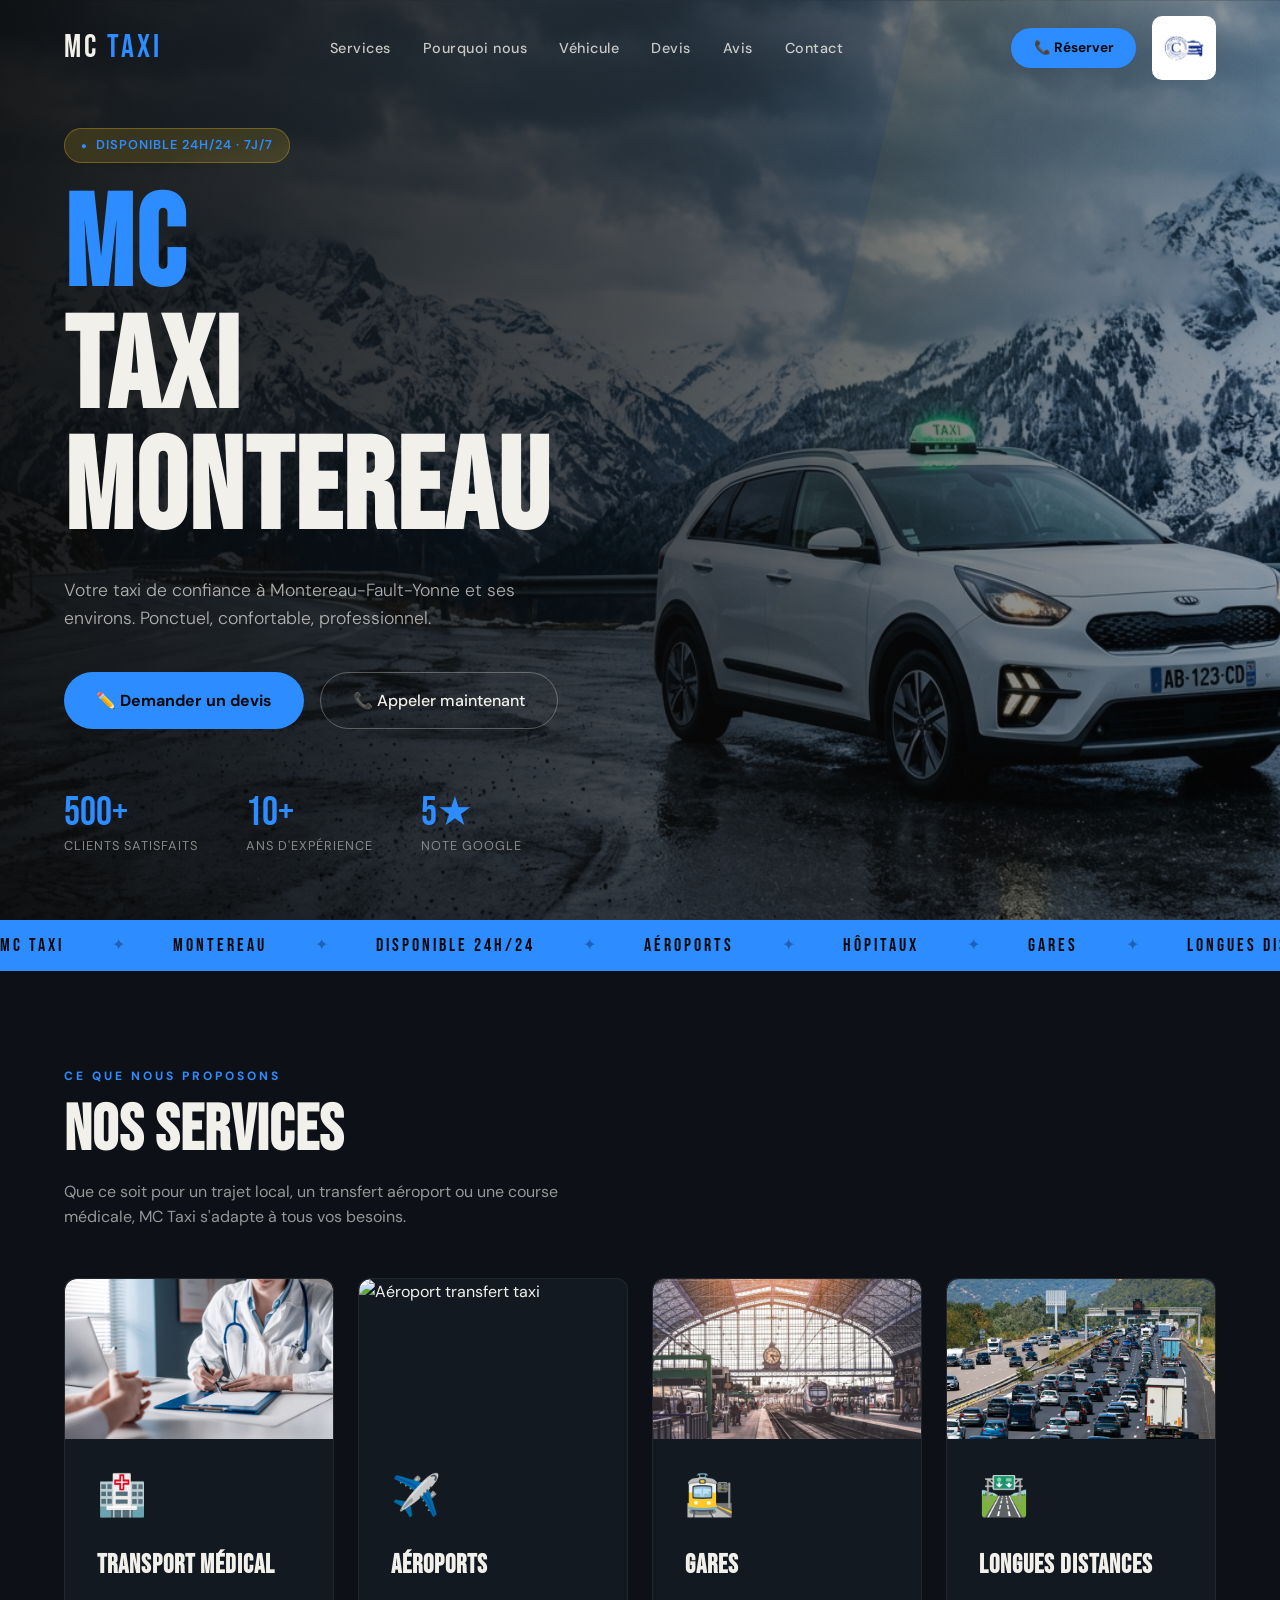
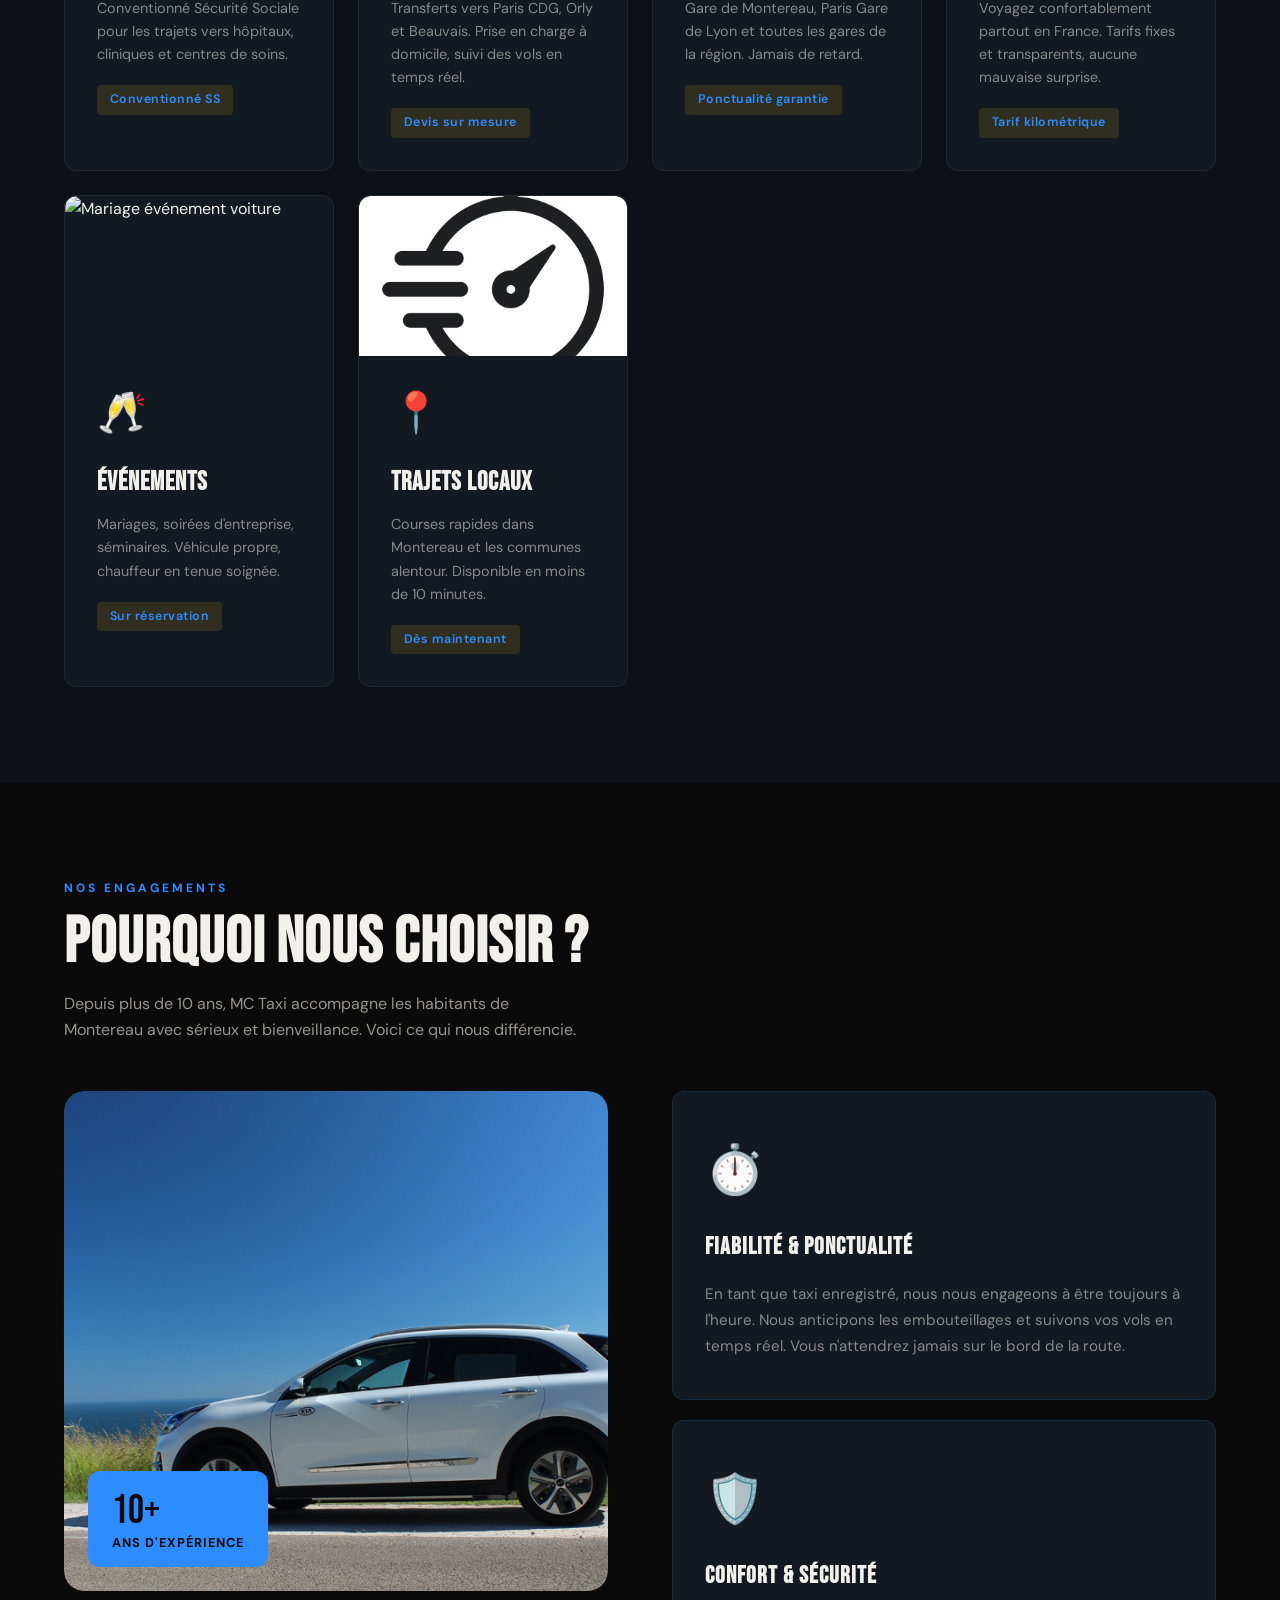
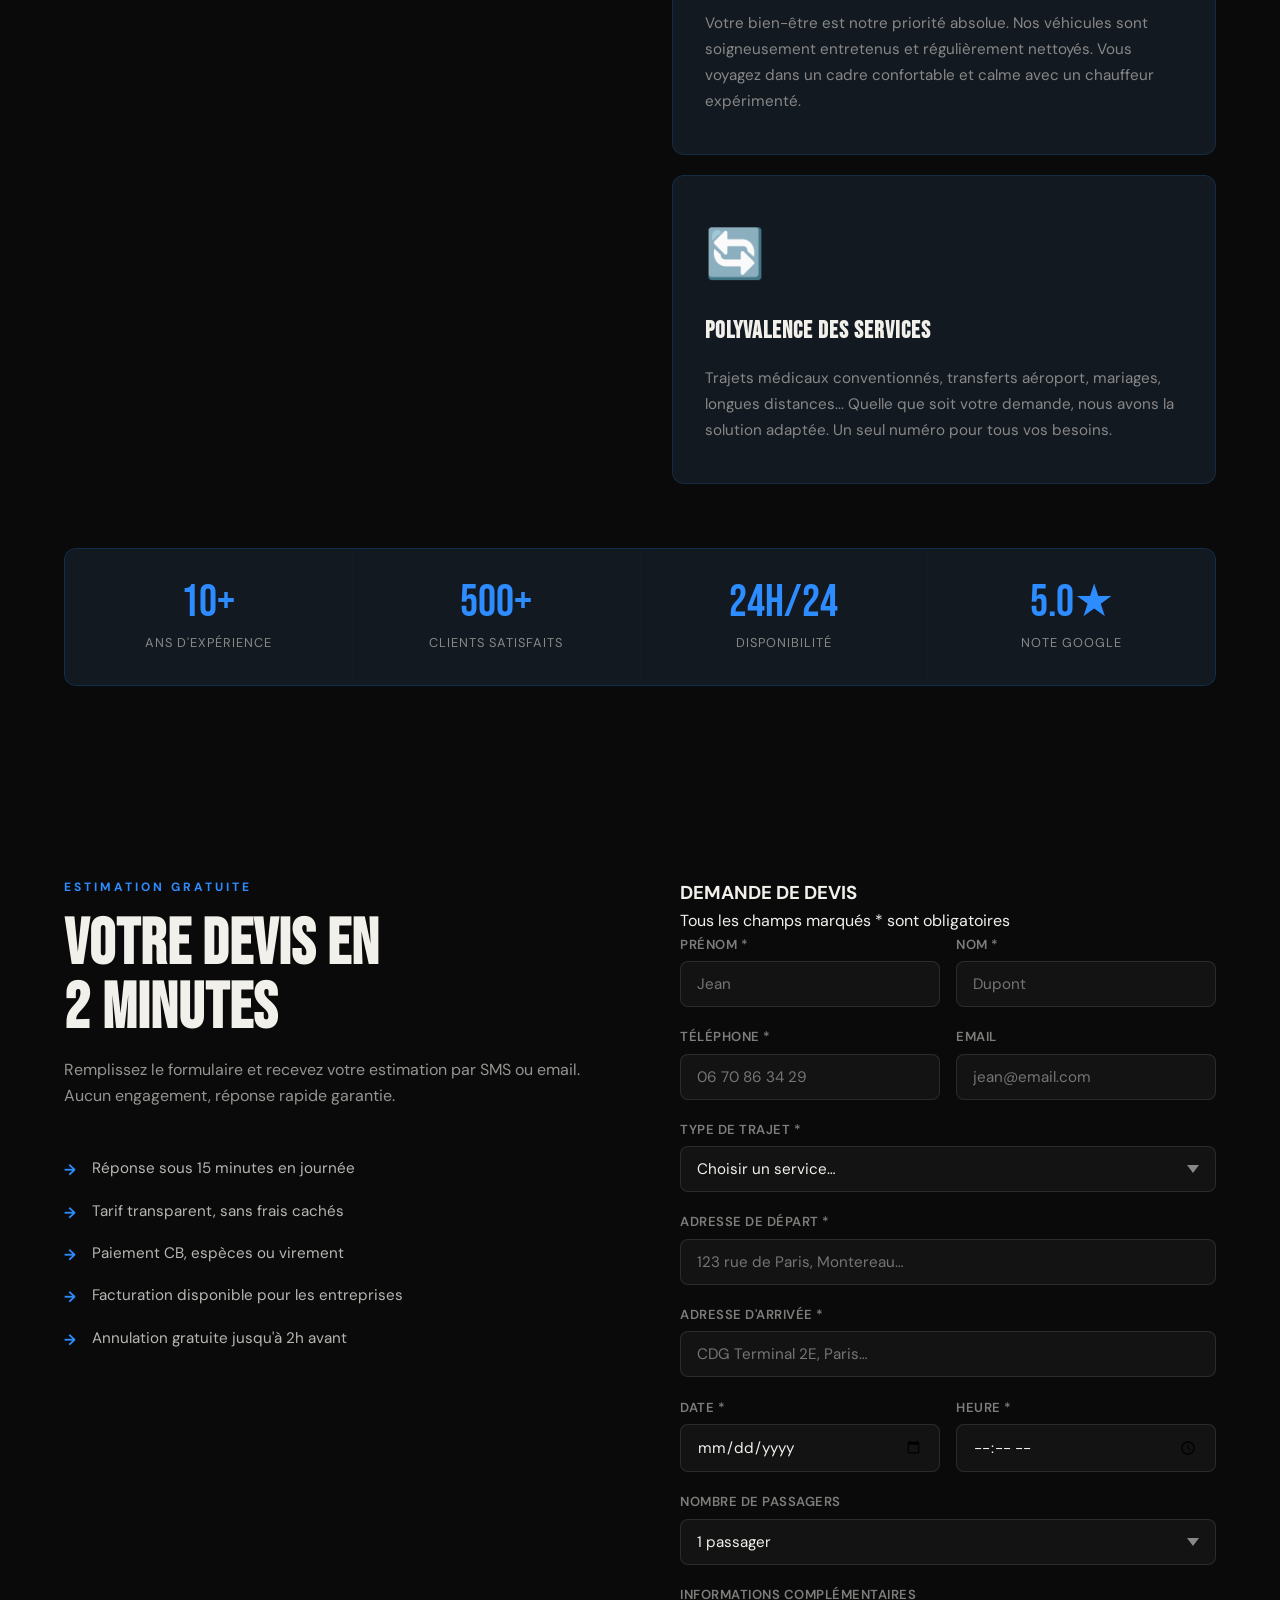
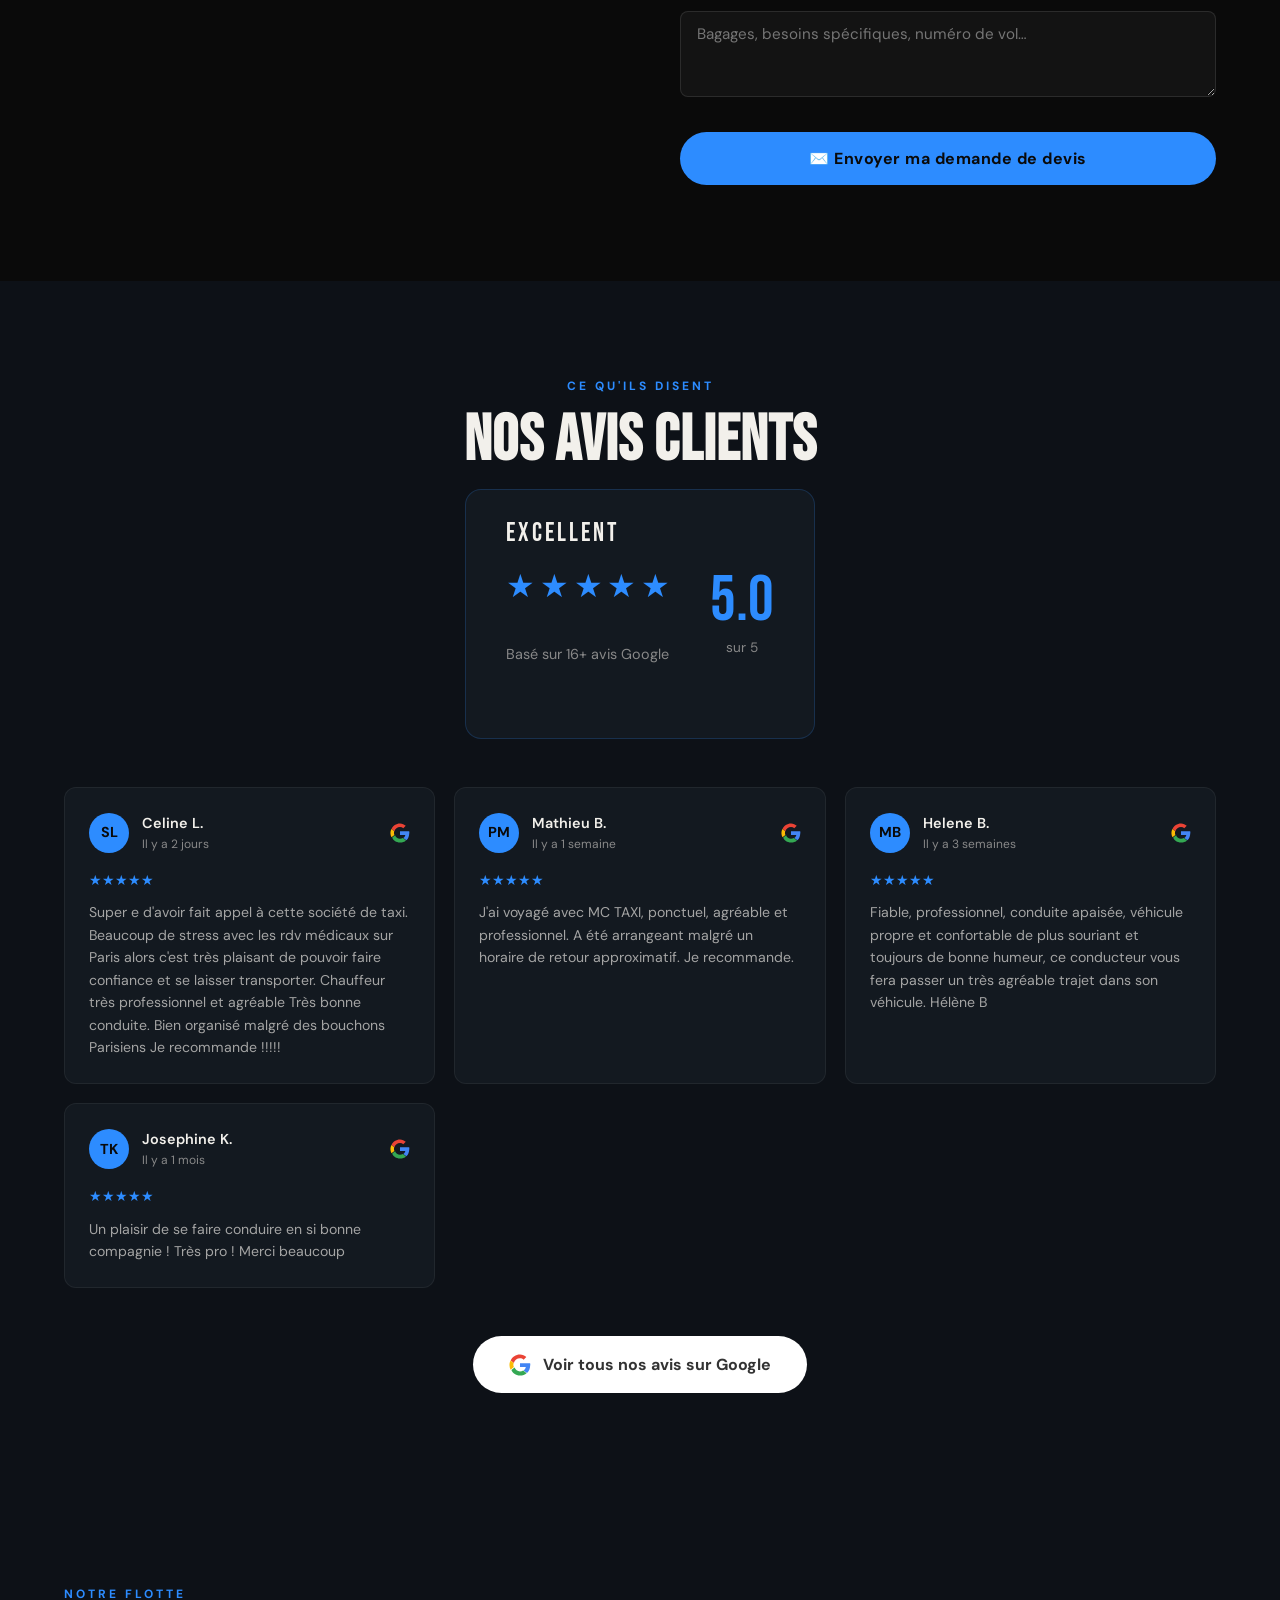
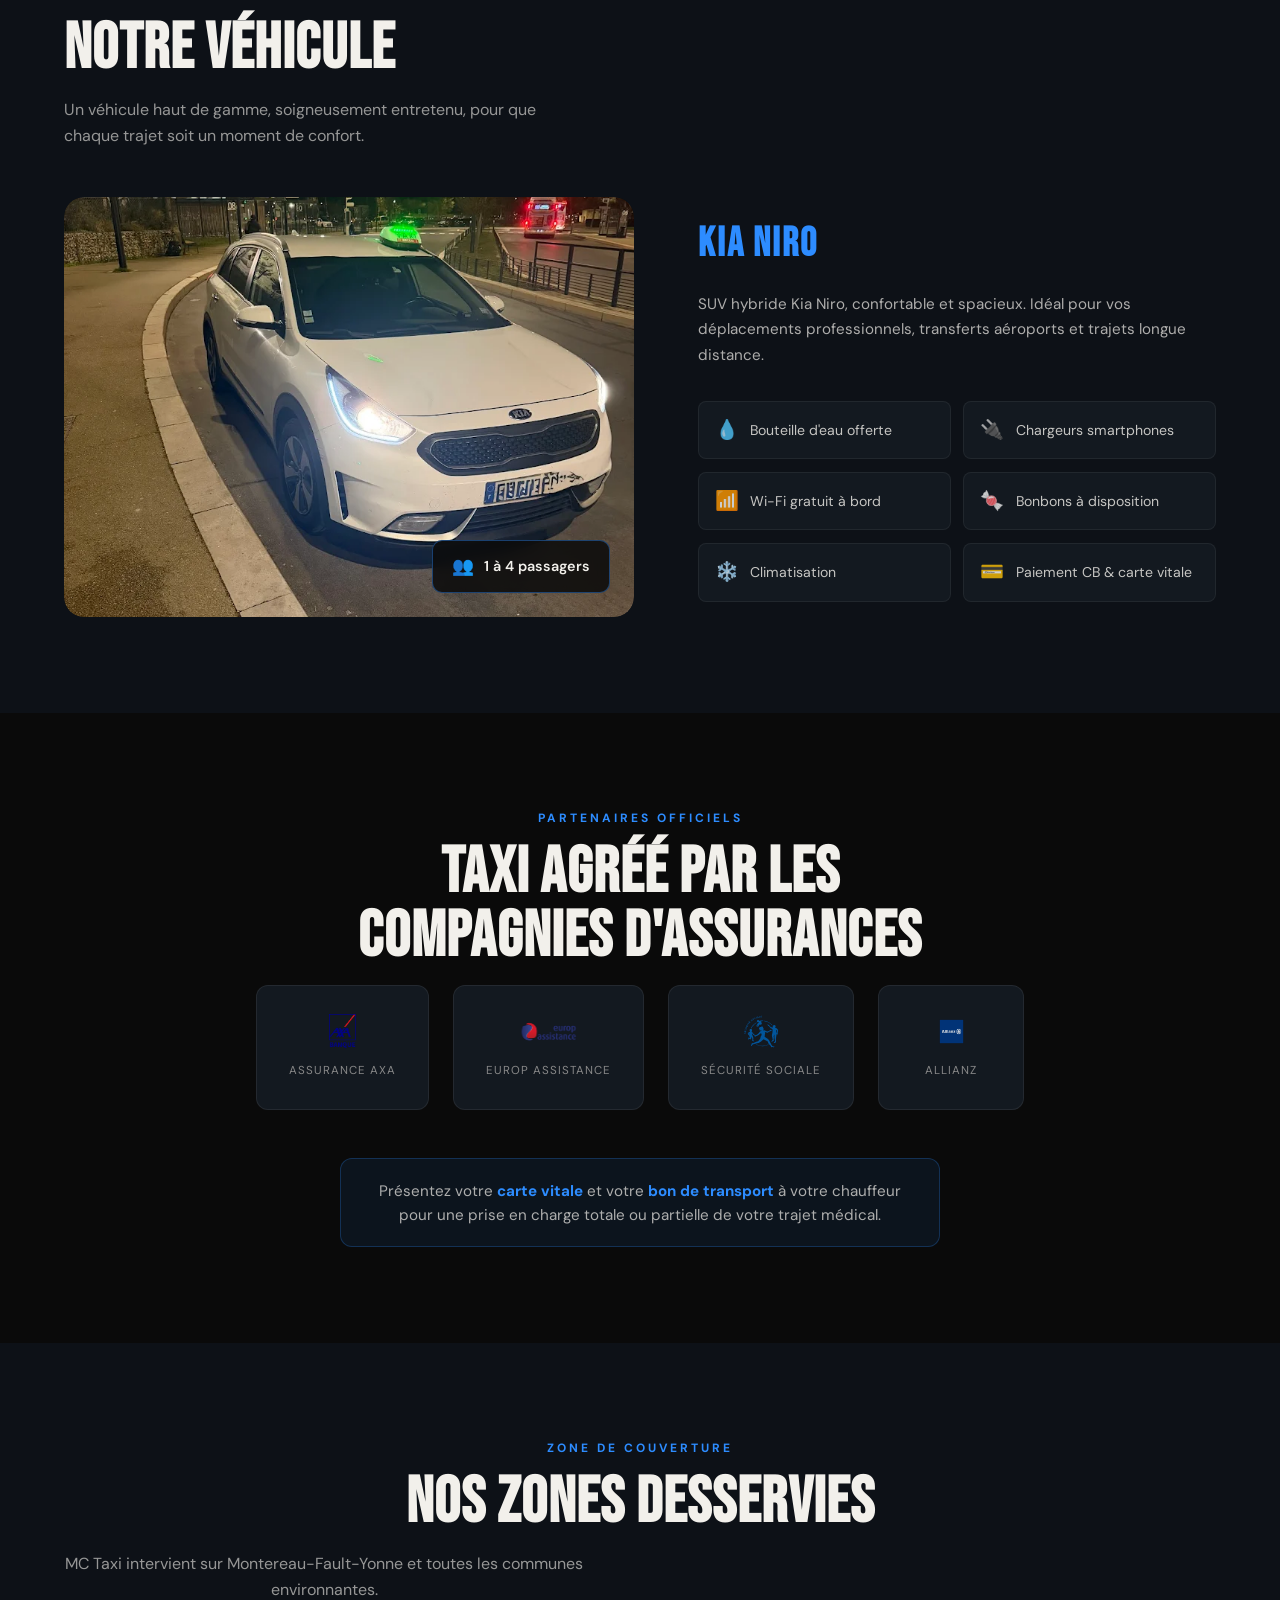
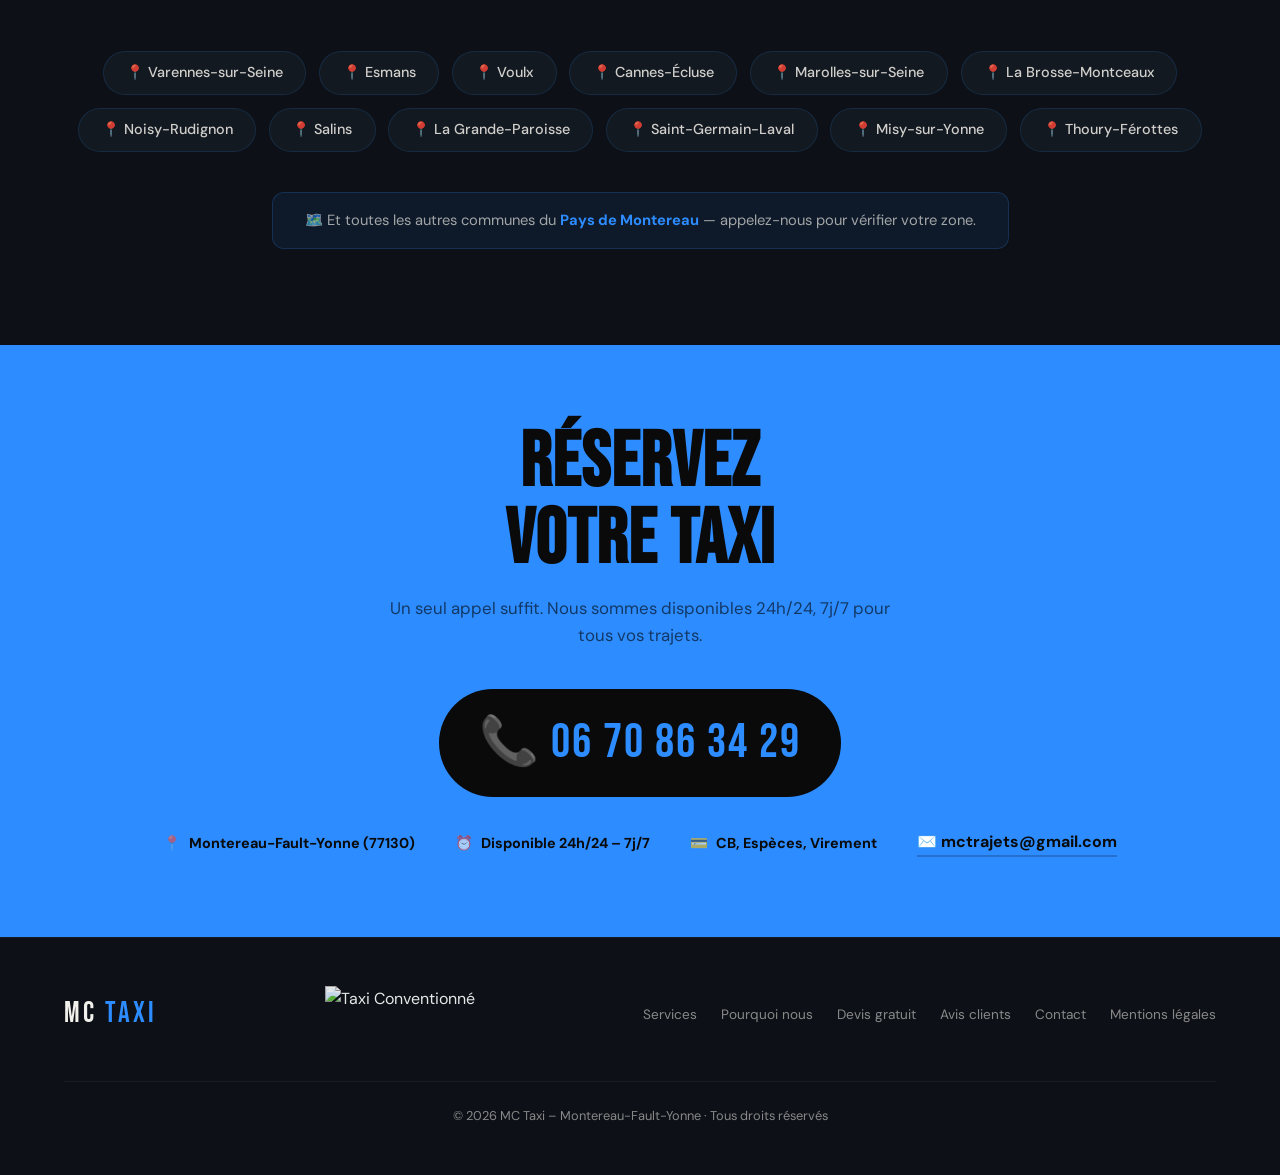
==== commit 1e35c2a7: "Update index.html" ====
--- a/index.html
+++ b/index.html
@@ -637,14 +637,14 @@
   <!-- FOOTER -->
   <footer>
         <a href="#hero" class="footer-logo"><span>MC</span> TAXI</a>
-      <img src="image/taxi_conventionne.png" alt="Taxi Conventionné" class="footer-logo-conventionne" />
+      <img src="image/kia_nior-first_page.jpeg" alt="Taxi Conventionné" class="footer-logo-conventionne" />
     <ul class="footer-links">
       <li><a href="#services">Services</a></li>
       <li><a href="#pourquoi">Pourquoi nous</a></li>
       <li><a href="#devis">Devis gratuit</a></li>
       <li><a href="#avis">Avis clients</a></li>
       <li><a href="#contact">Contact</a></li>
-      <li><a href="mentions-légales.html">Mentions légales</a></li>
+      <li><a href="mentions-legales.html">Mentions légales</a></li>
     </ul>
     <p class="footer-copy">© 2026 MC Taxi – Montereau-Fault-Yonne · Tous droits réservés</p>
   </footer>
--- a/css/style.css
+++ b/css/style.css
@@ -1085,7 +1085,7 @@
 .hero-bg-img {
   position: absolute;
   inset: 0;
-  background-image: url('../image/kia_nior_first_page.jpg');
+  background-image: url('../image/kia_nior_first_page.jpeg');
   background-size: cover;
   background-position: center;
   z-index: 0;
@@ -1162,7 +1162,7 @@
   .pourquoi-stats { grid-template-columns: 1fr; }
   /* Images allégées */
   .hero-bg-img {
-    background-image: url('../image/kia_nior_first_page.jpg');
+    background-image: url('../image/kia_nior_first_page.jpeg');
   }
   .pourquoi-photo img { height: 250px; }
   /* Boutons accessibles */
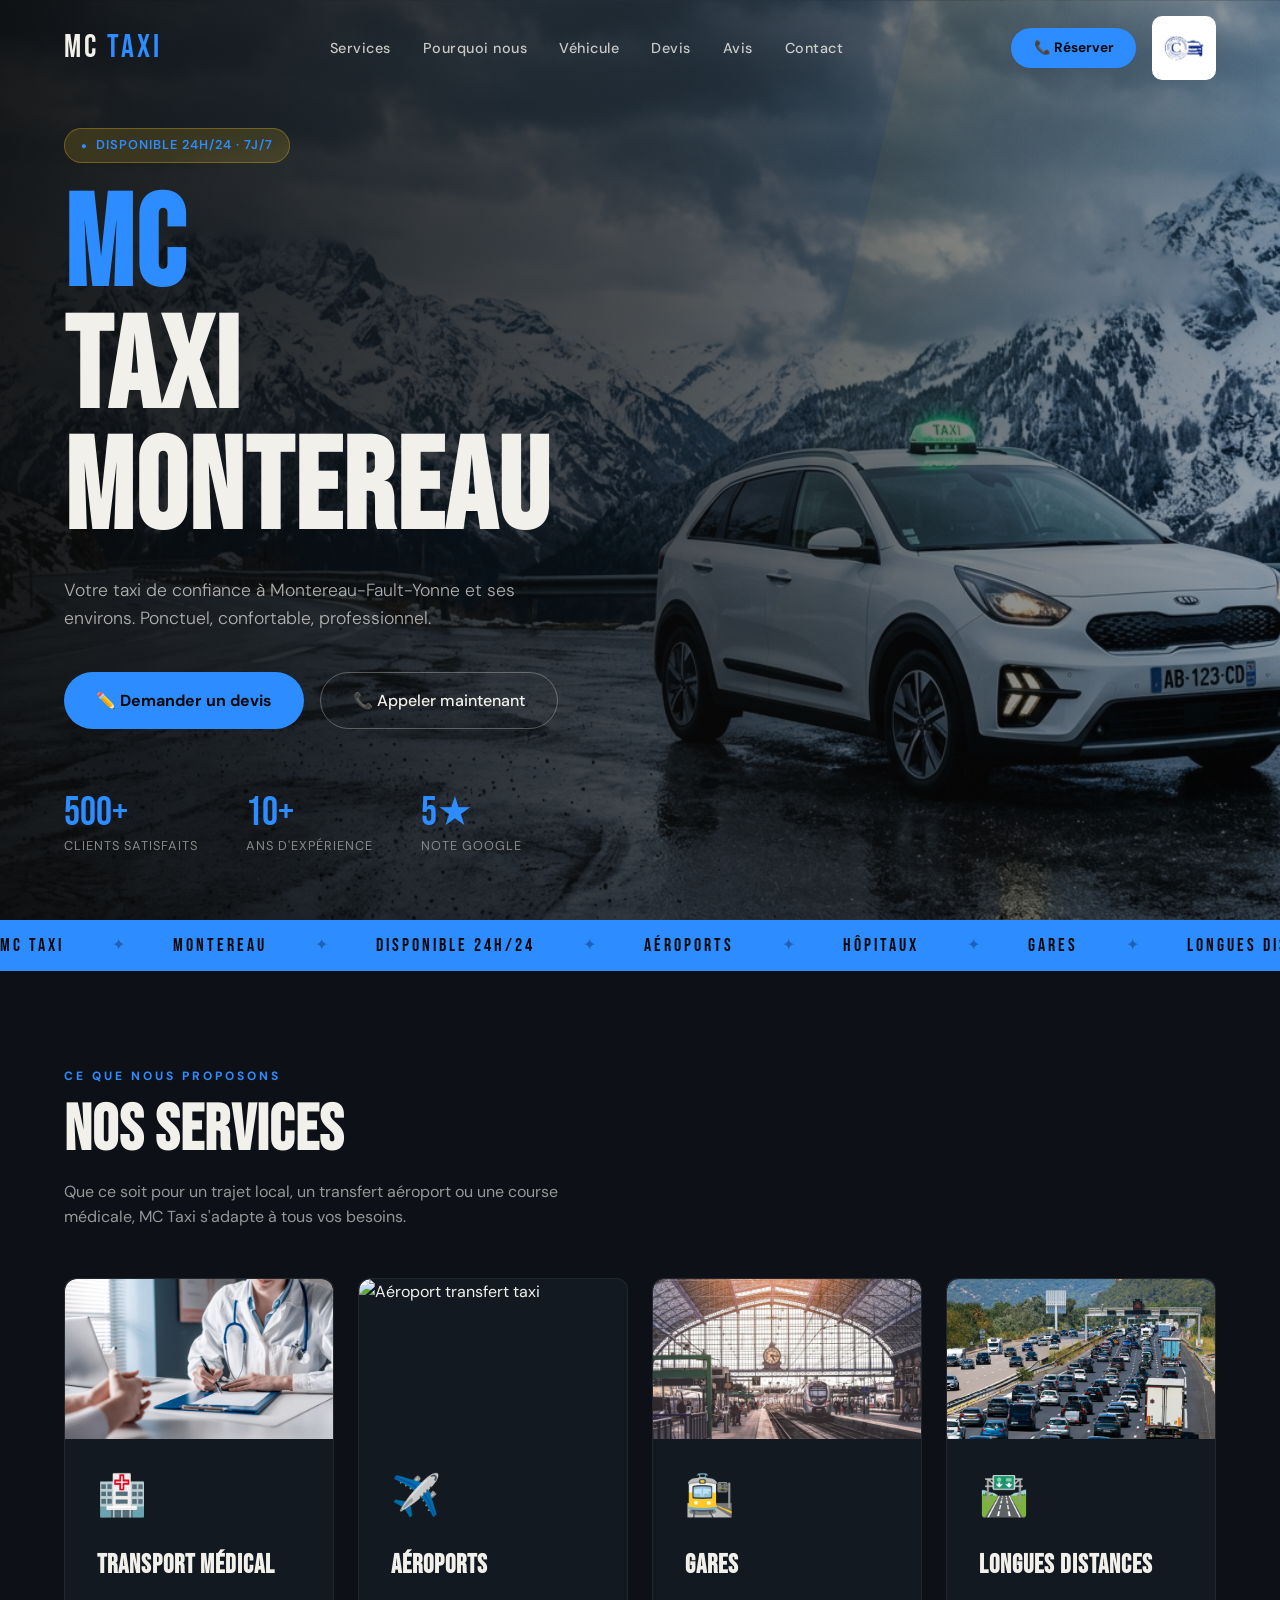
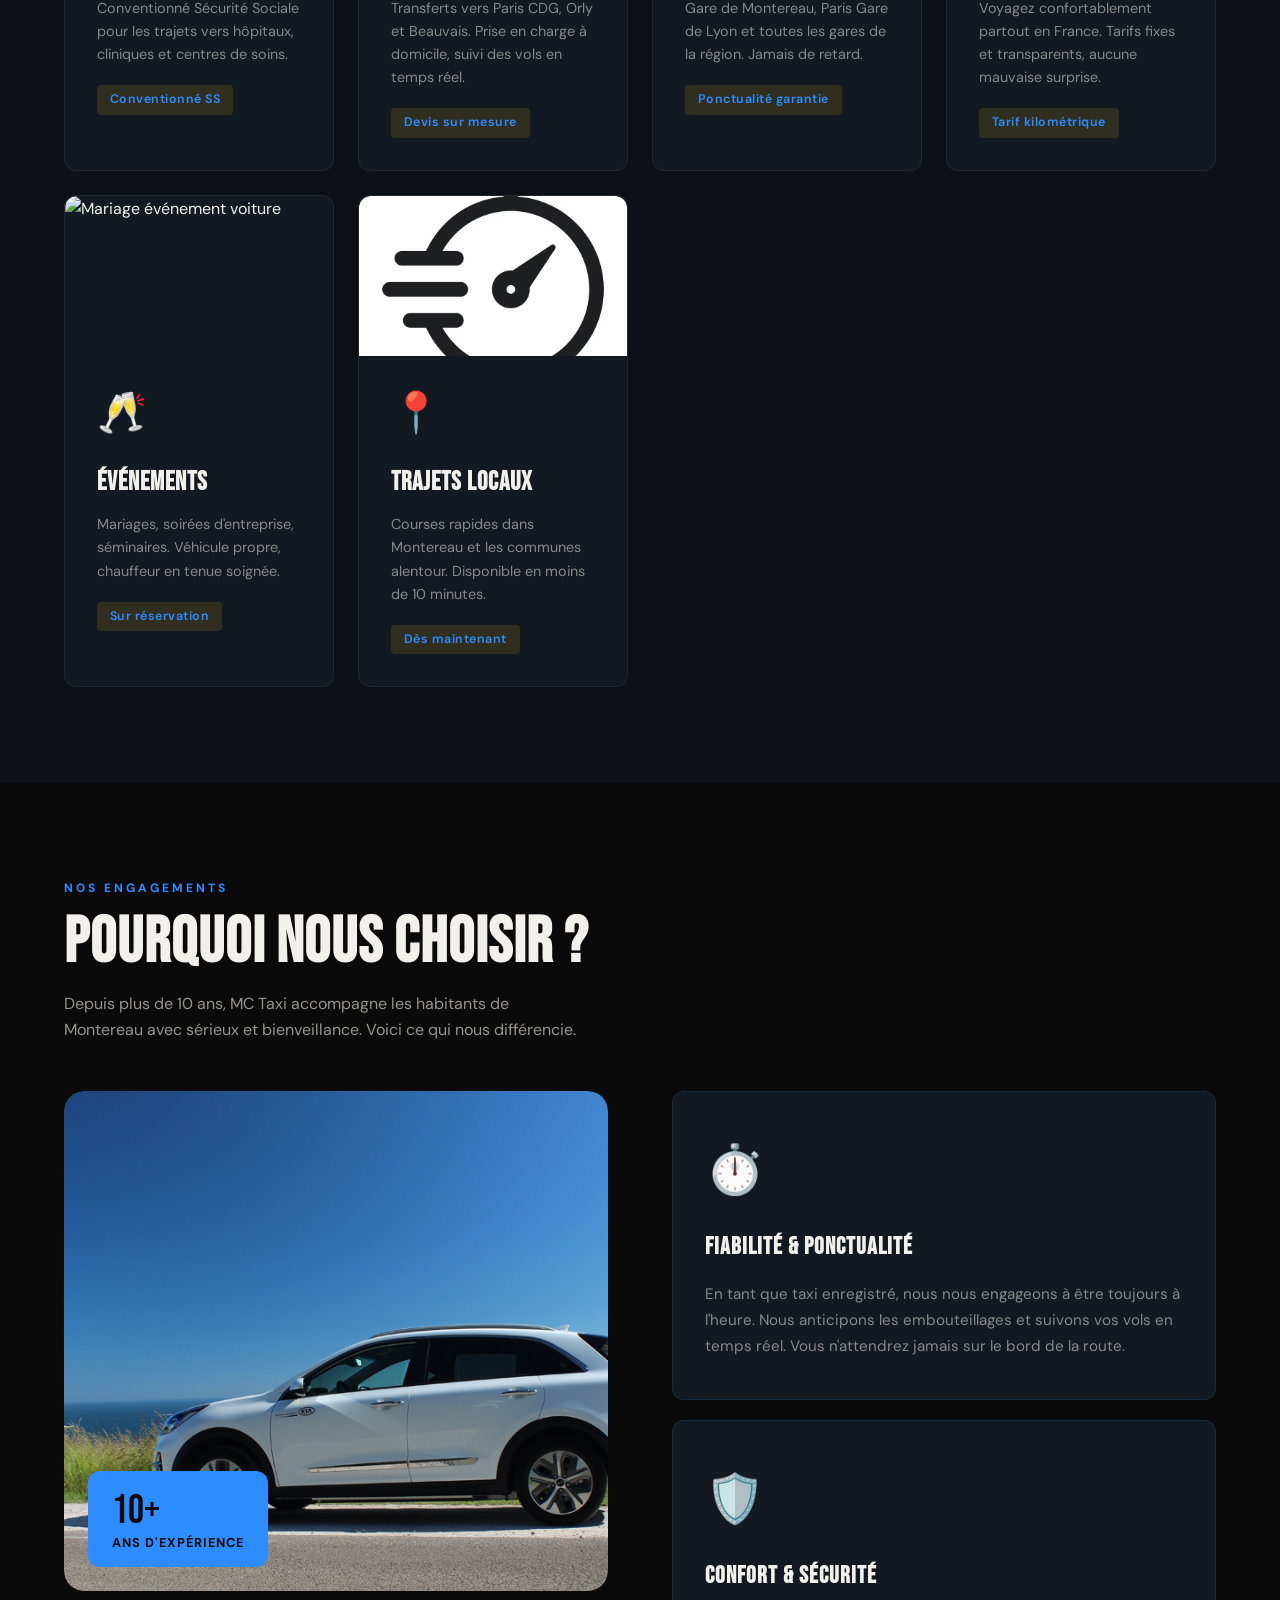
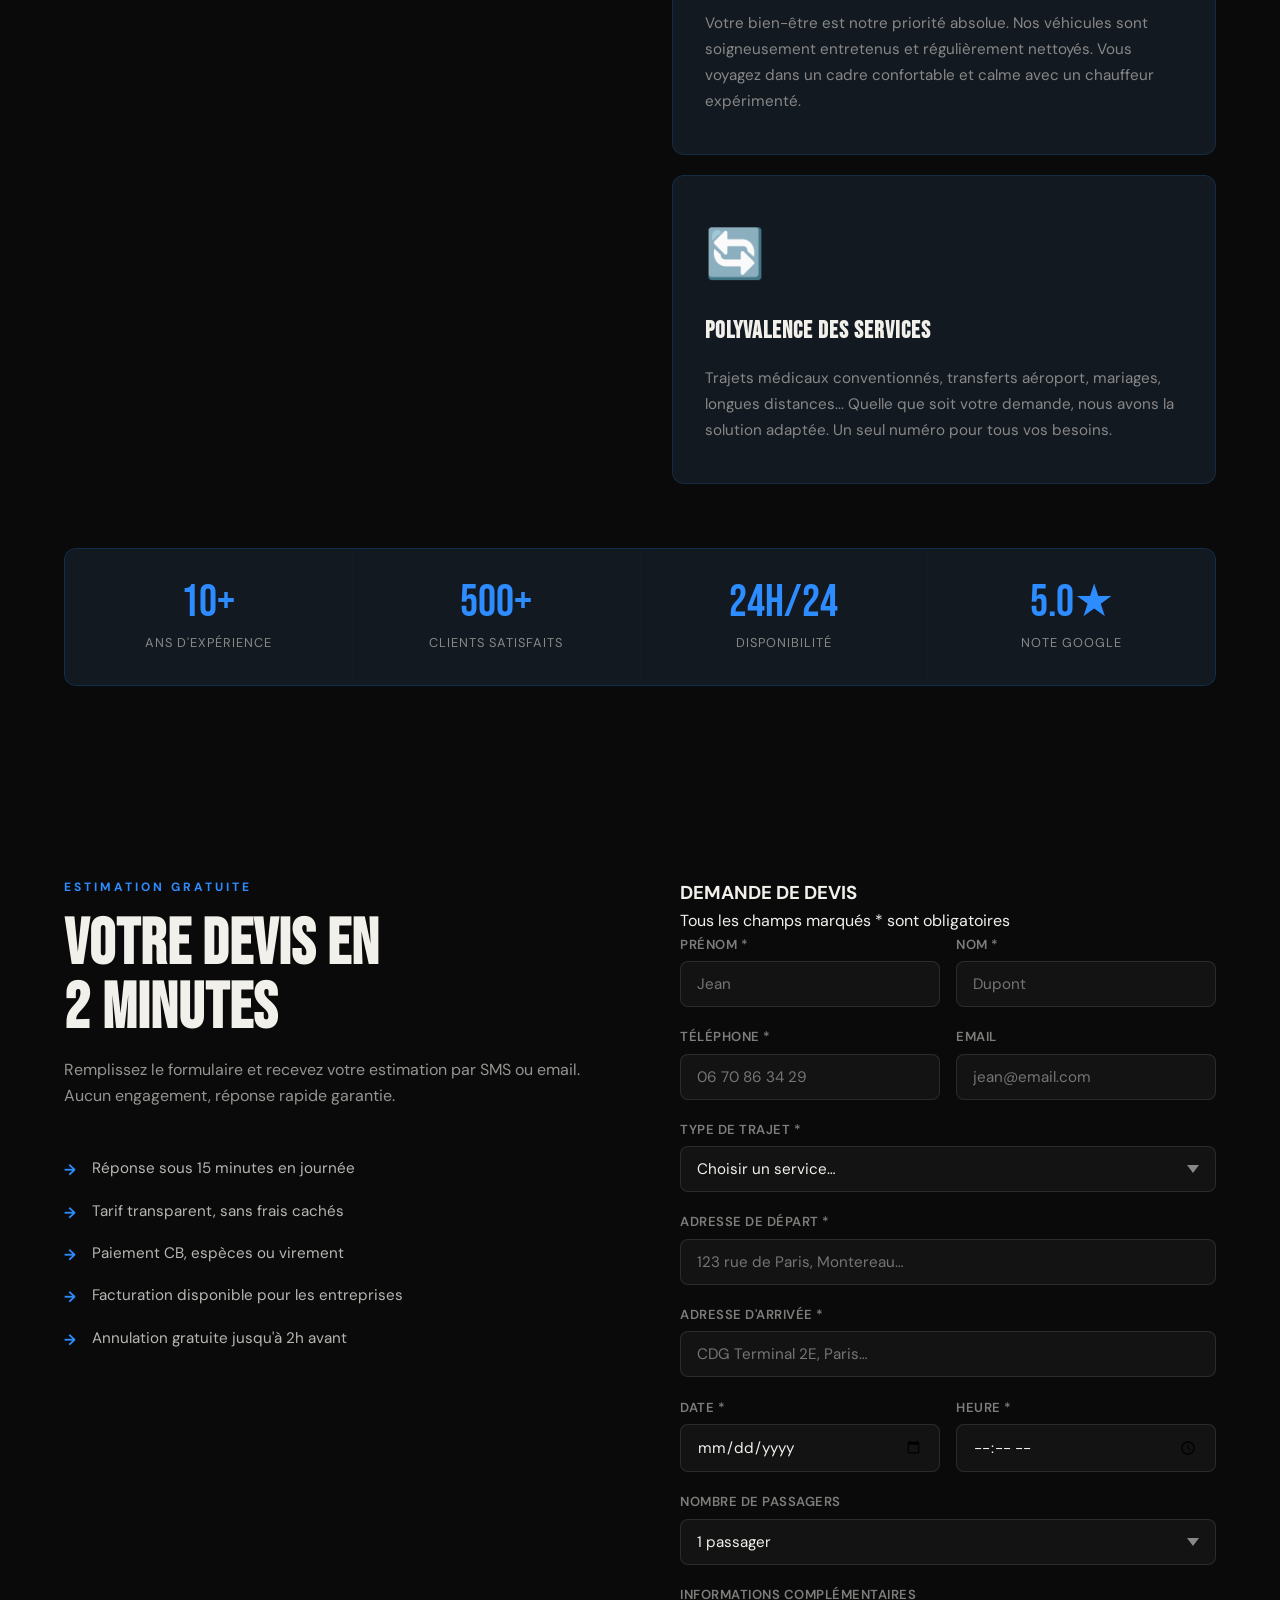
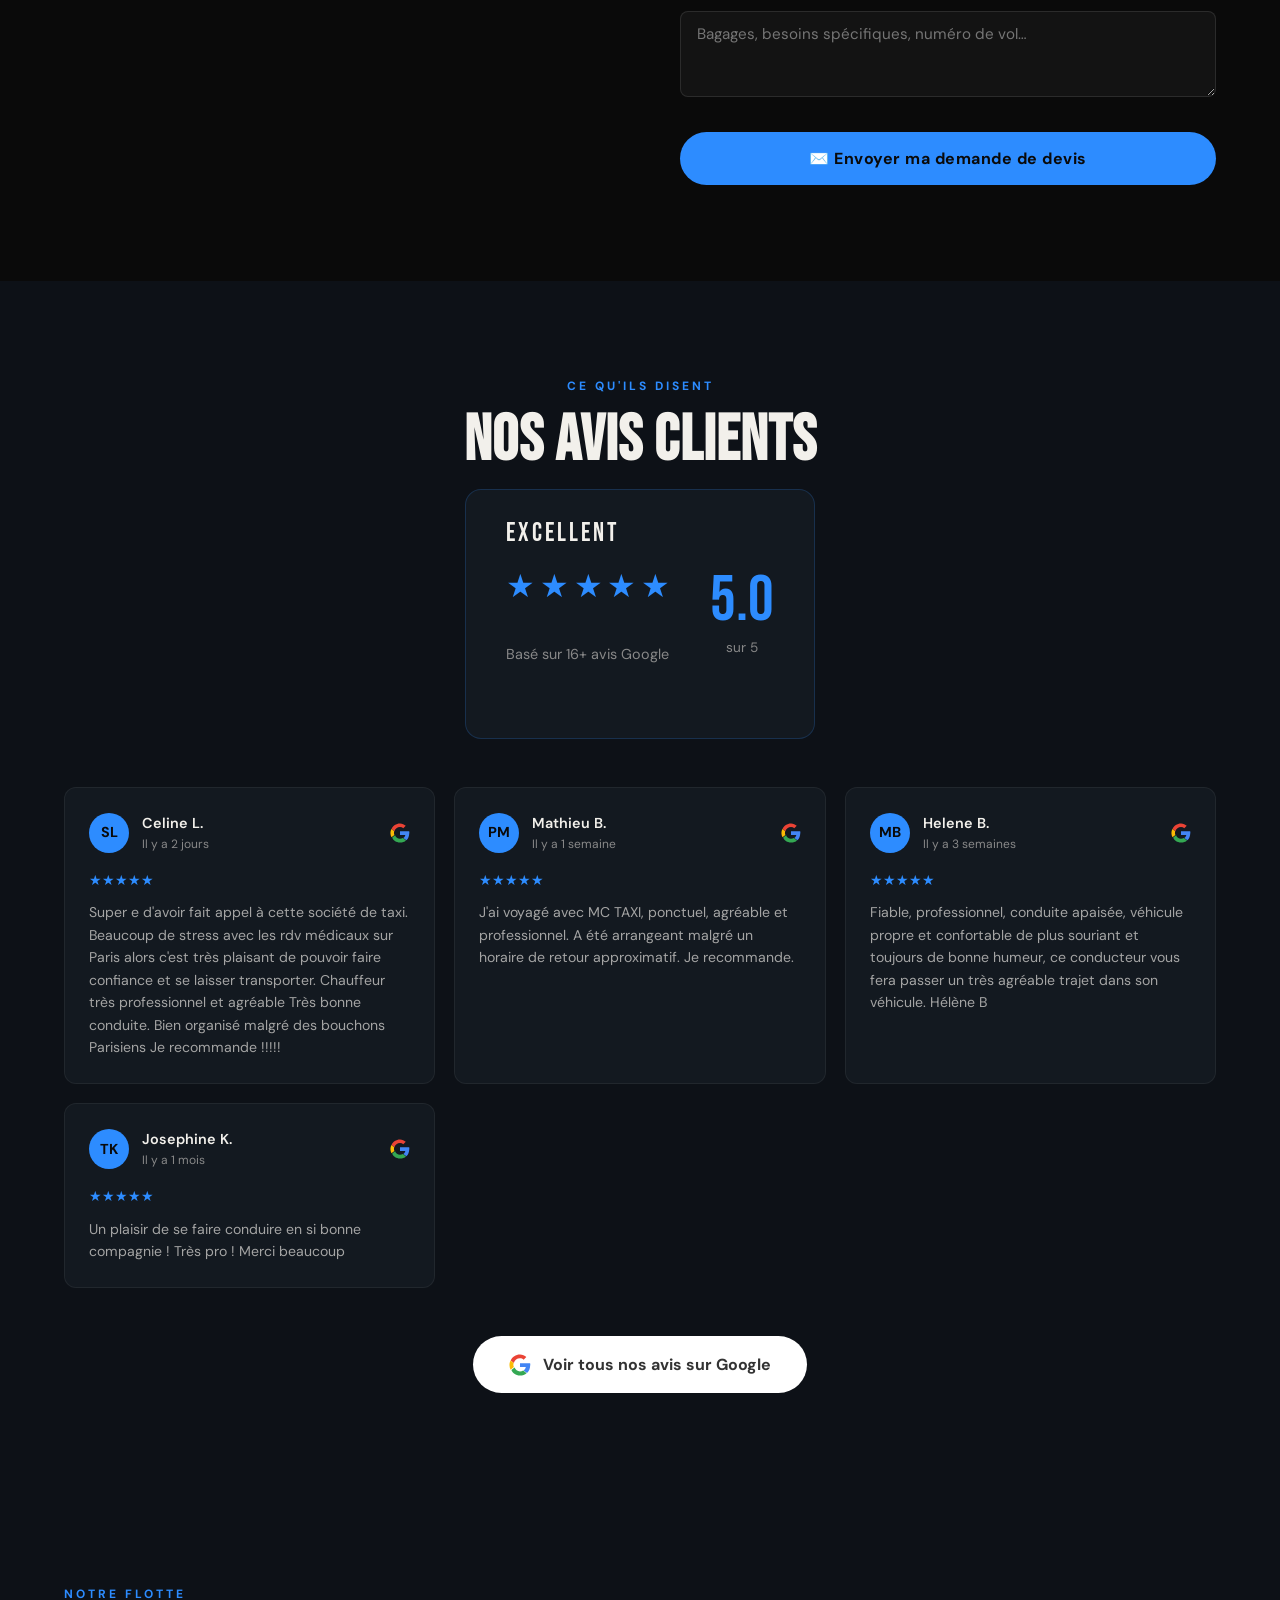
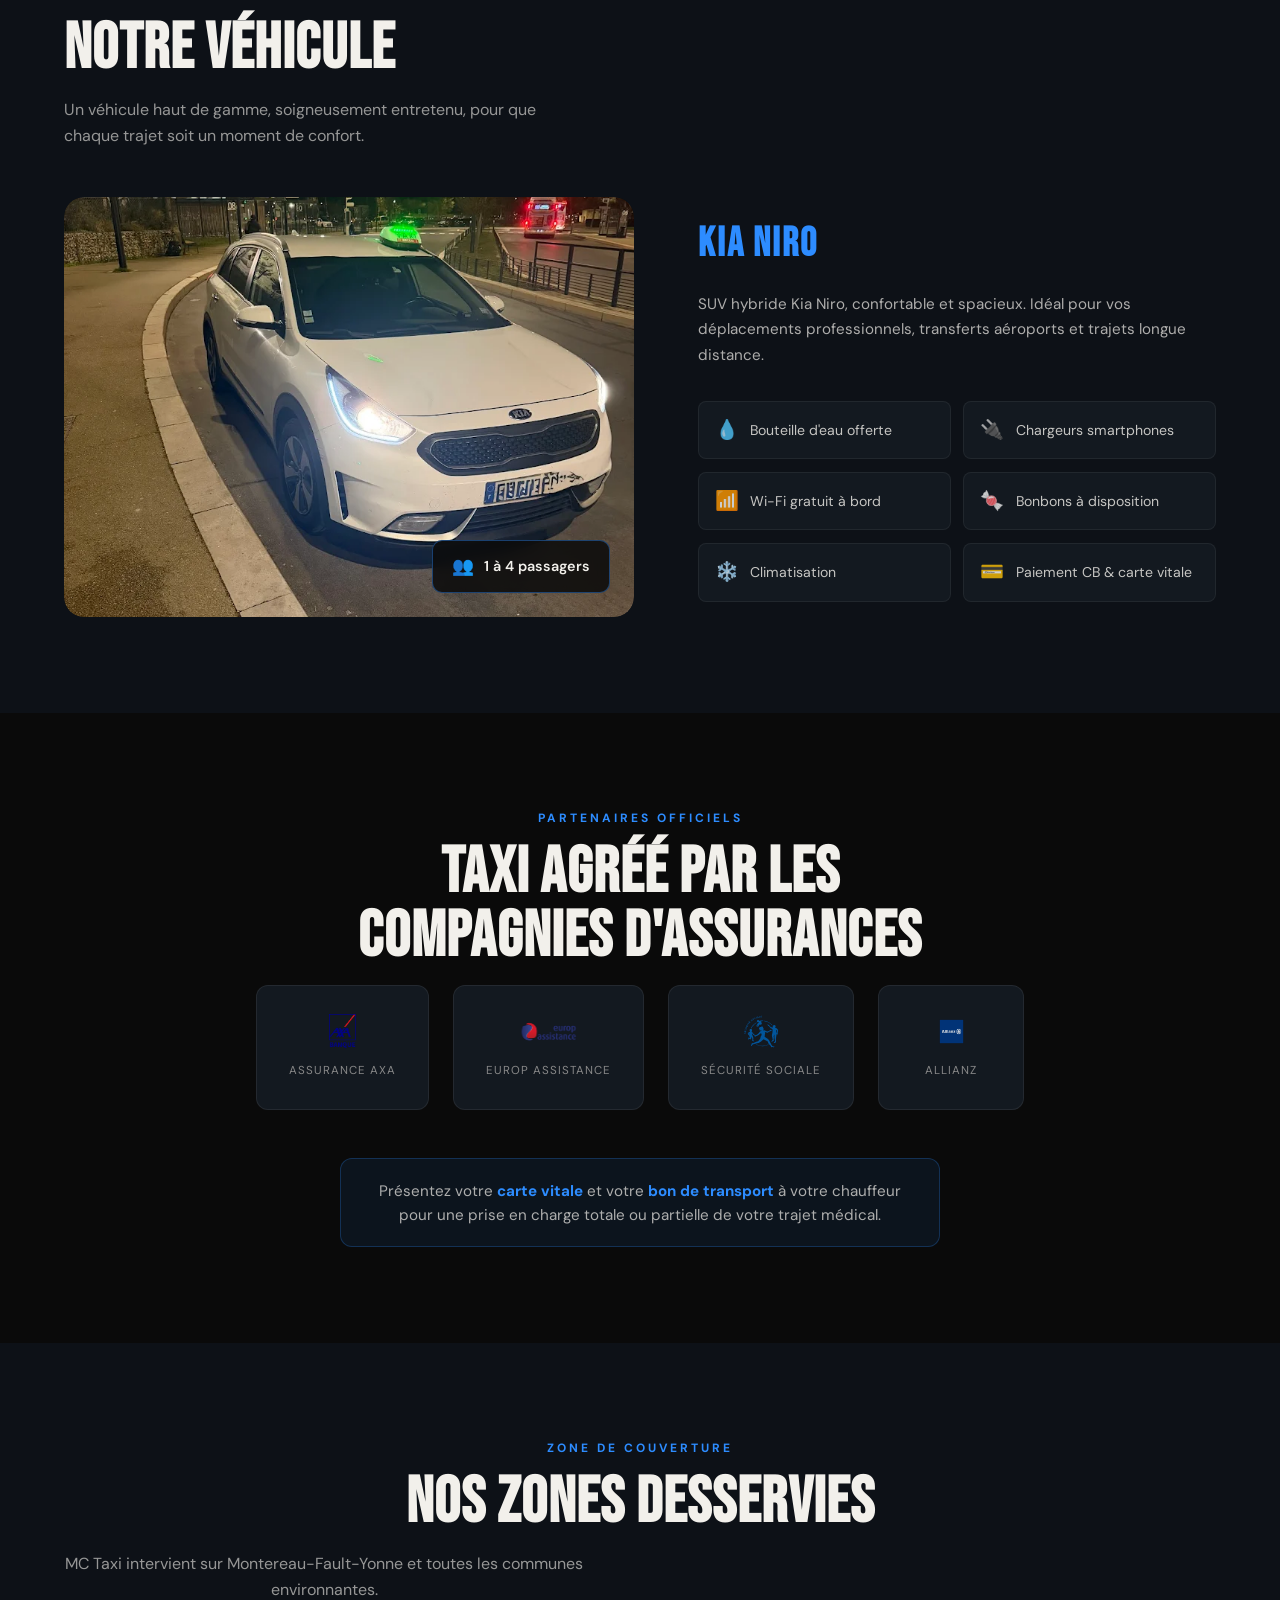
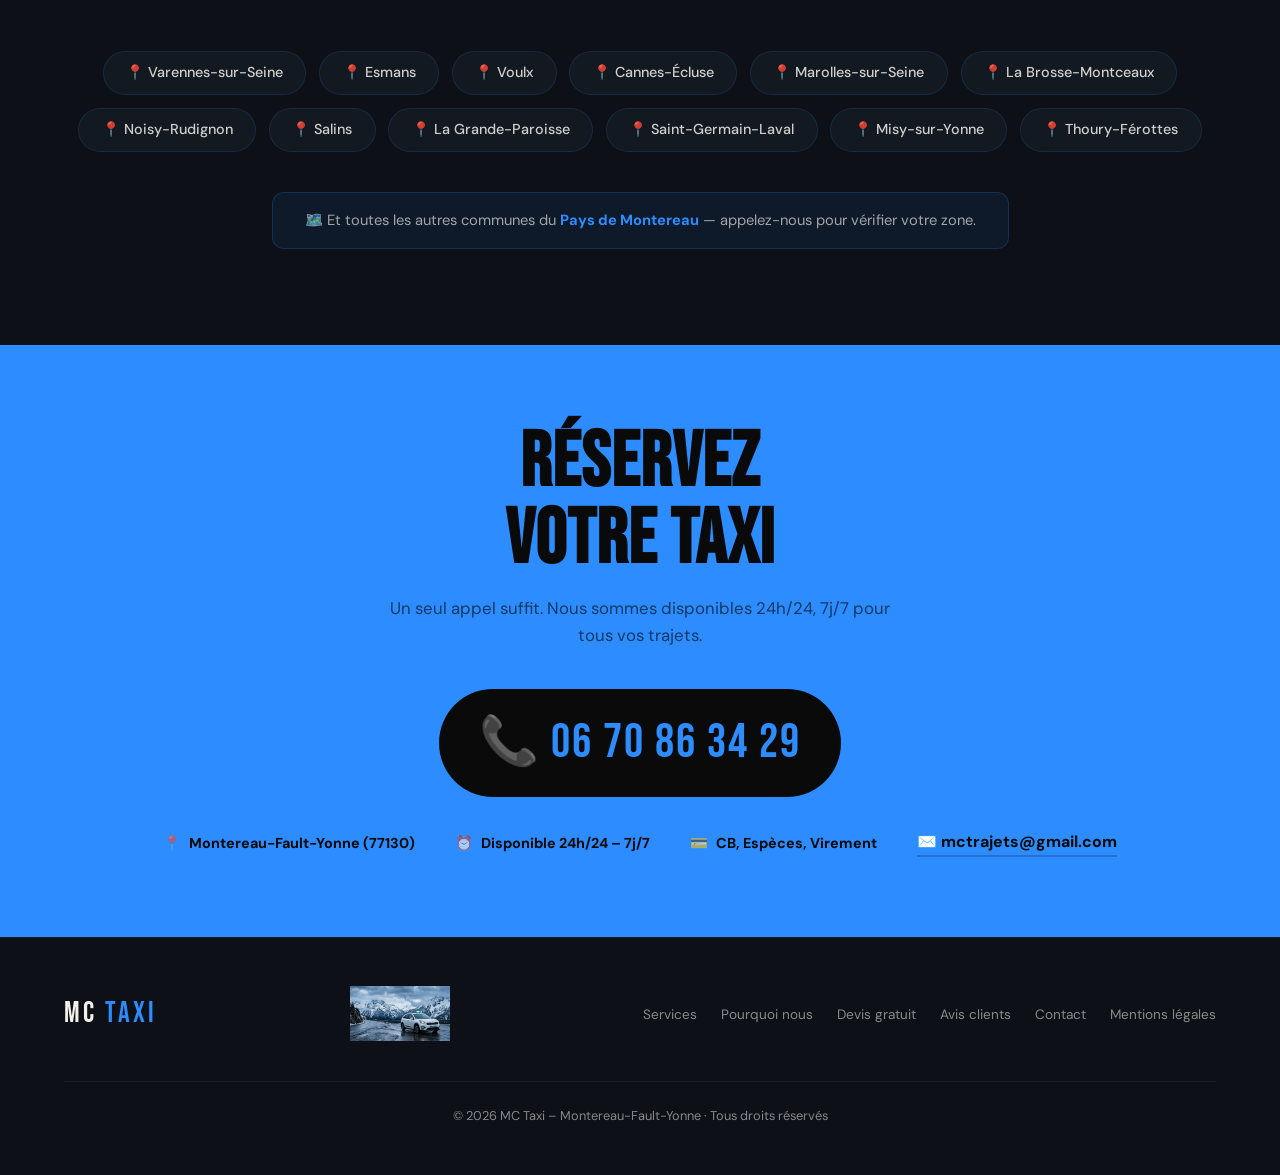
==== commit 0d9c23a9: "Update index.html" ====
--- a/index.html
+++ b/index.html
@@ -637,7 +637,7 @@
   <!-- FOOTER -->
   <footer>
         <a href="#hero" class="footer-logo"><span>MC</span> TAXI</a>
-      <img src="image/kia_nior-first_page.jpeg" alt="Taxi Conventionné" class="footer-logo-conventionne" />
+      <img src="image/kia_nior_first_page.jpeg" alt="Taxi Conventionné" class="footer-logo-conventionne" />
     <ul class="footer-links">
       <li><a href="#services">Services</a></li>
       <li><a href="#pourquoi">Pourquoi nous</a></li>
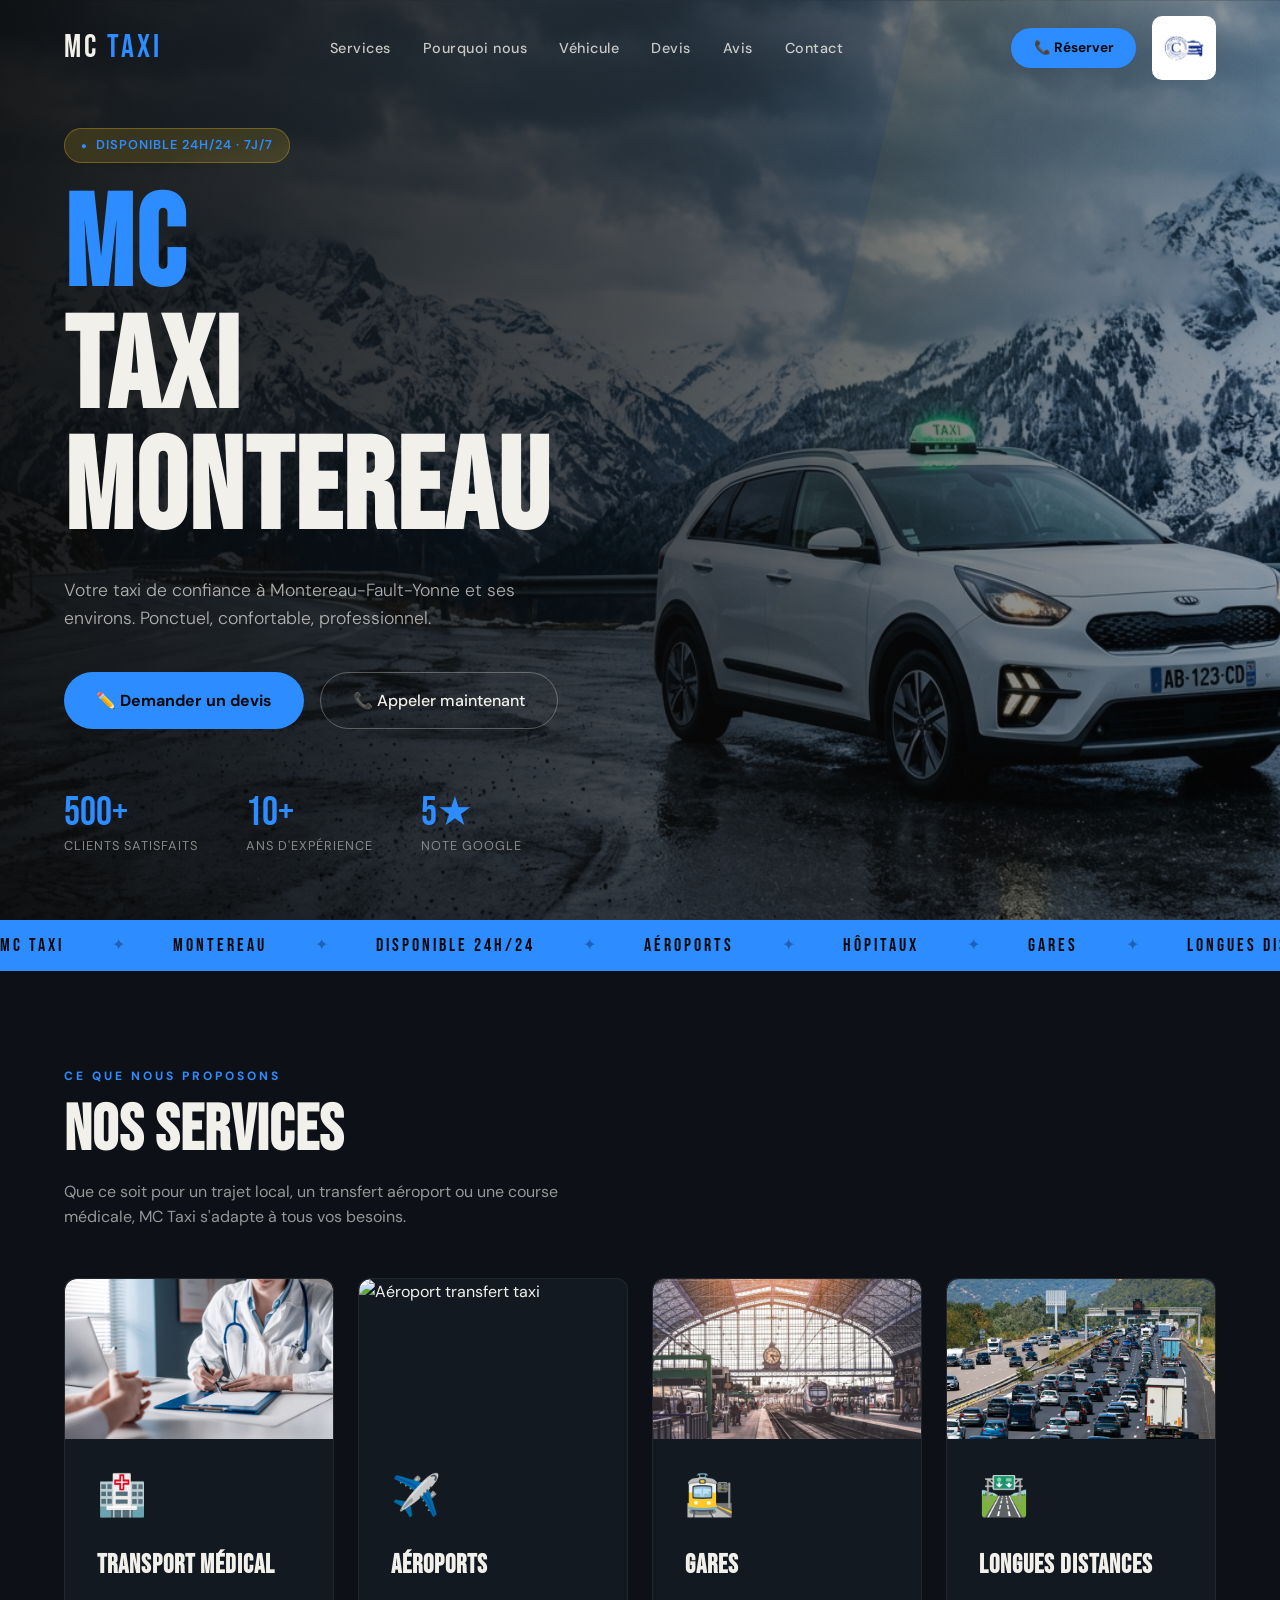
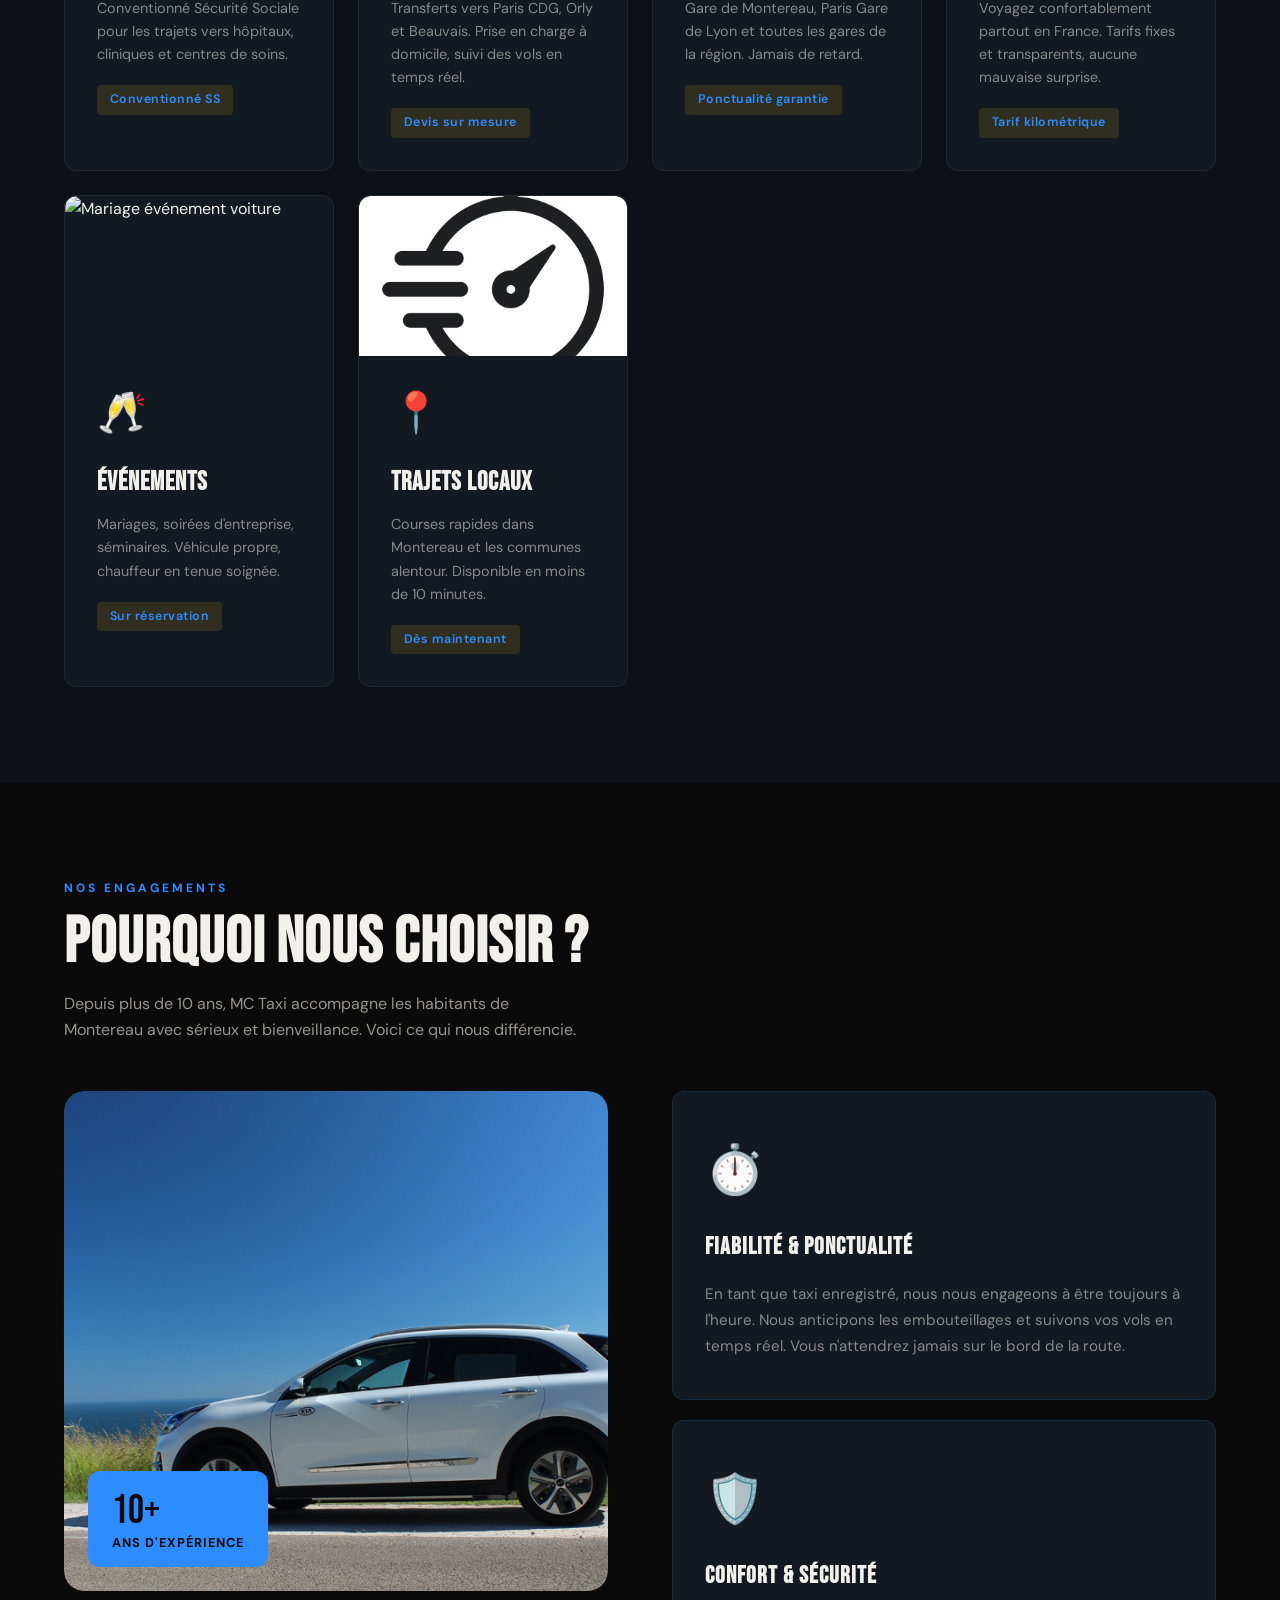
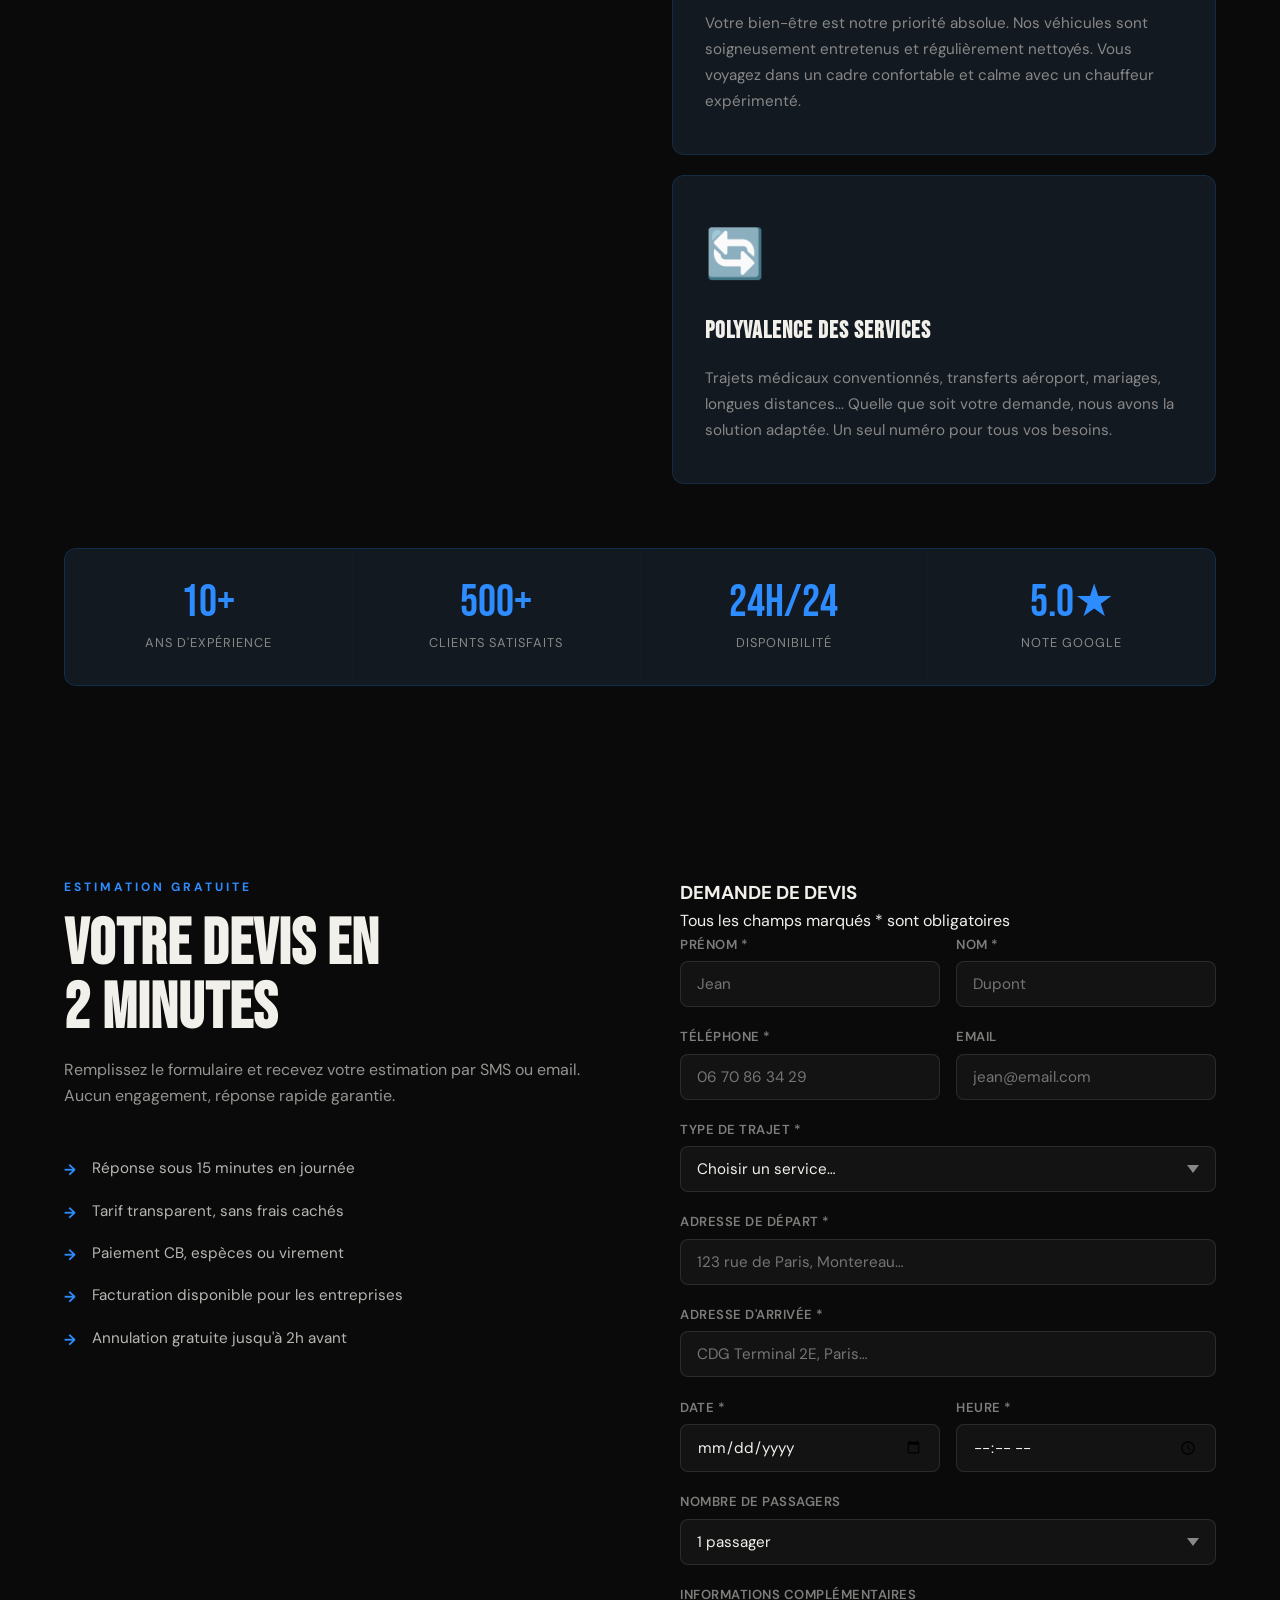
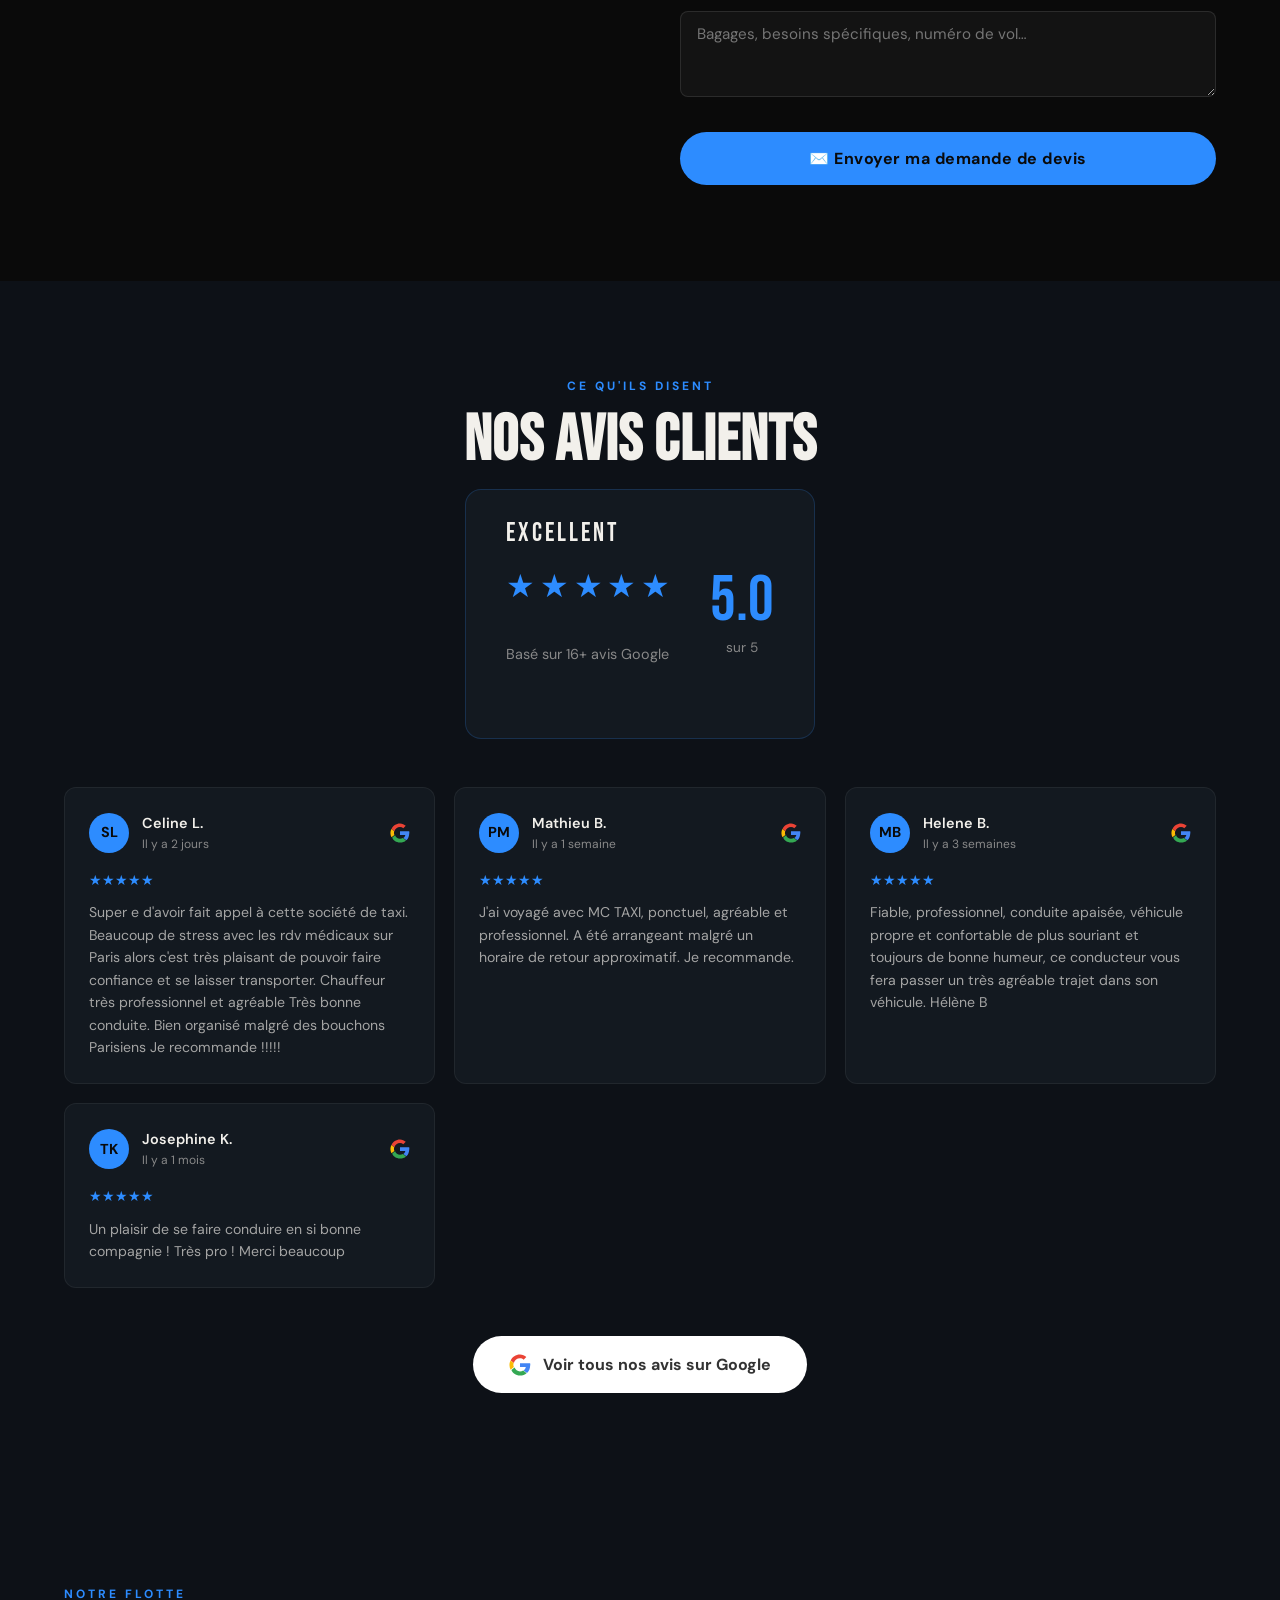
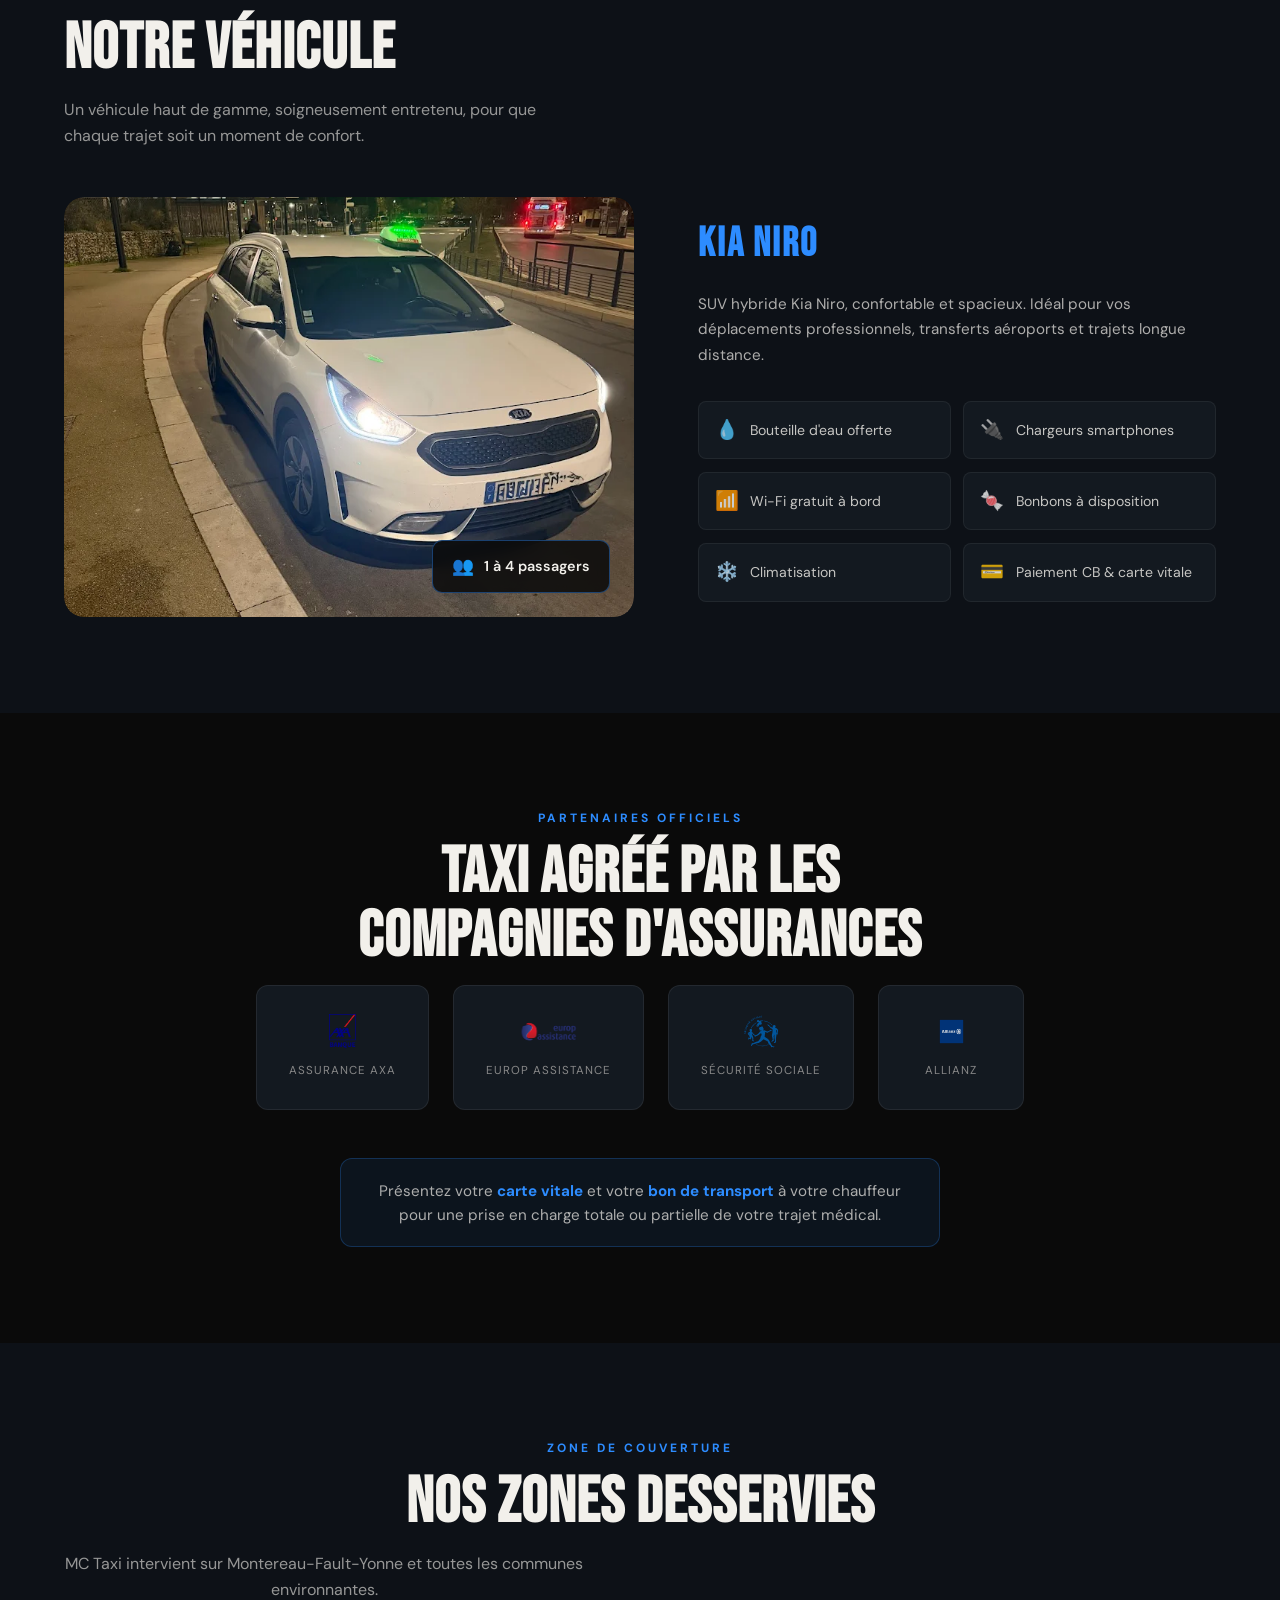
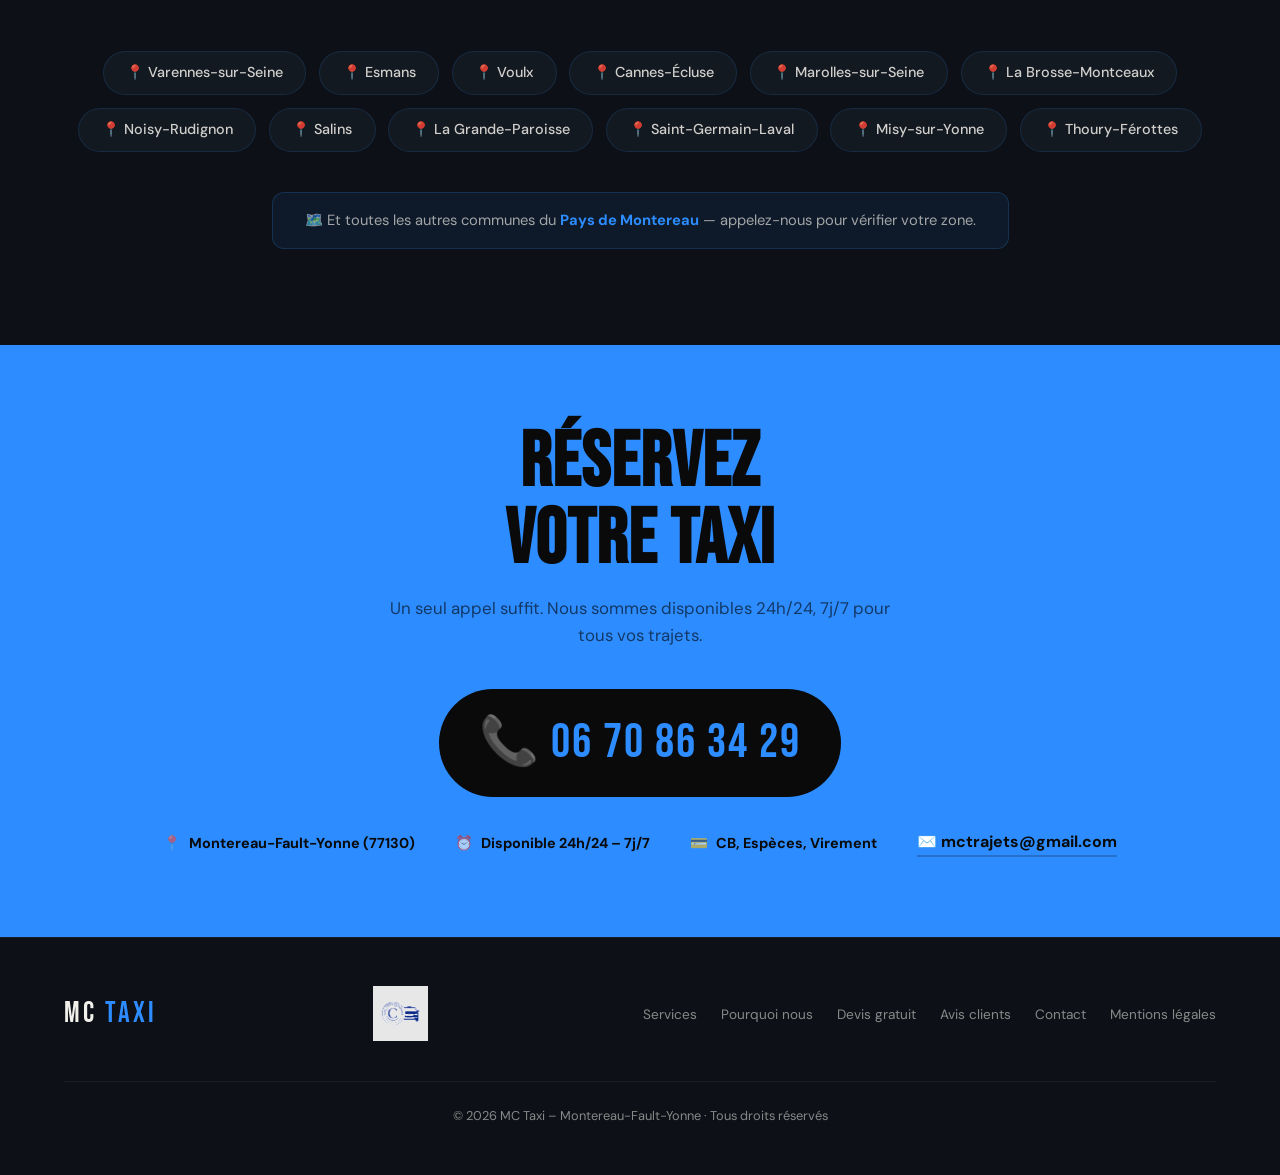
==== commit c4207b13: "Update index.html" ====
--- a/index.html
+++ b/index.html
@@ -637,7 +637,7 @@
   <!-- FOOTER -->
   <footer>
         <a href="#hero" class="footer-logo"><span>MC</span> TAXI</a>
-      <img src="image/kia_nior_first_page.jpeg" alt="Taxi Conventionné" class="footer-logo-conventionne" />
+      <img src="image/taxi-conventionne-cpam-59.jpg" alt="Taxi Conventionné" class="footer-logo-conventionne" />
     <ul class="footer-links">
       <li><a href="#services">Services</a></li>
       <li><a href="#pourquoi">Pourquoi nous</a></li>
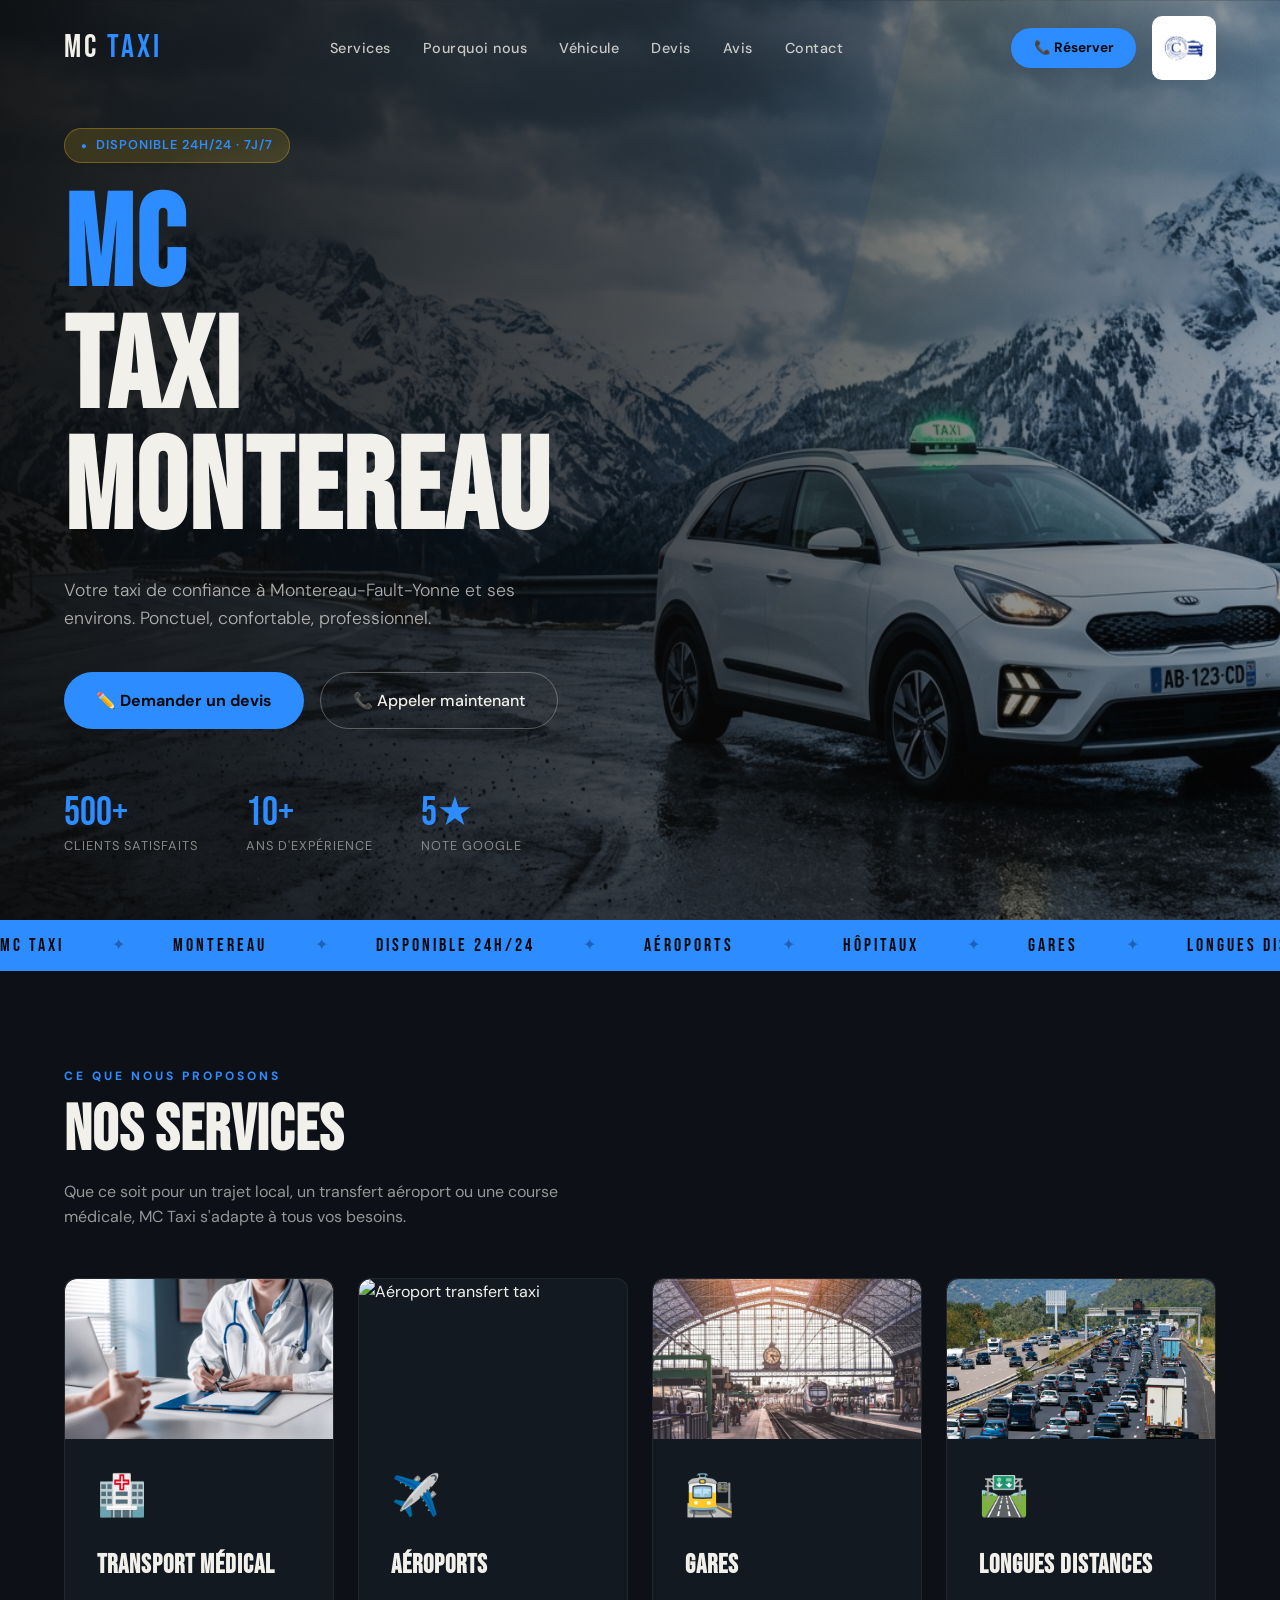
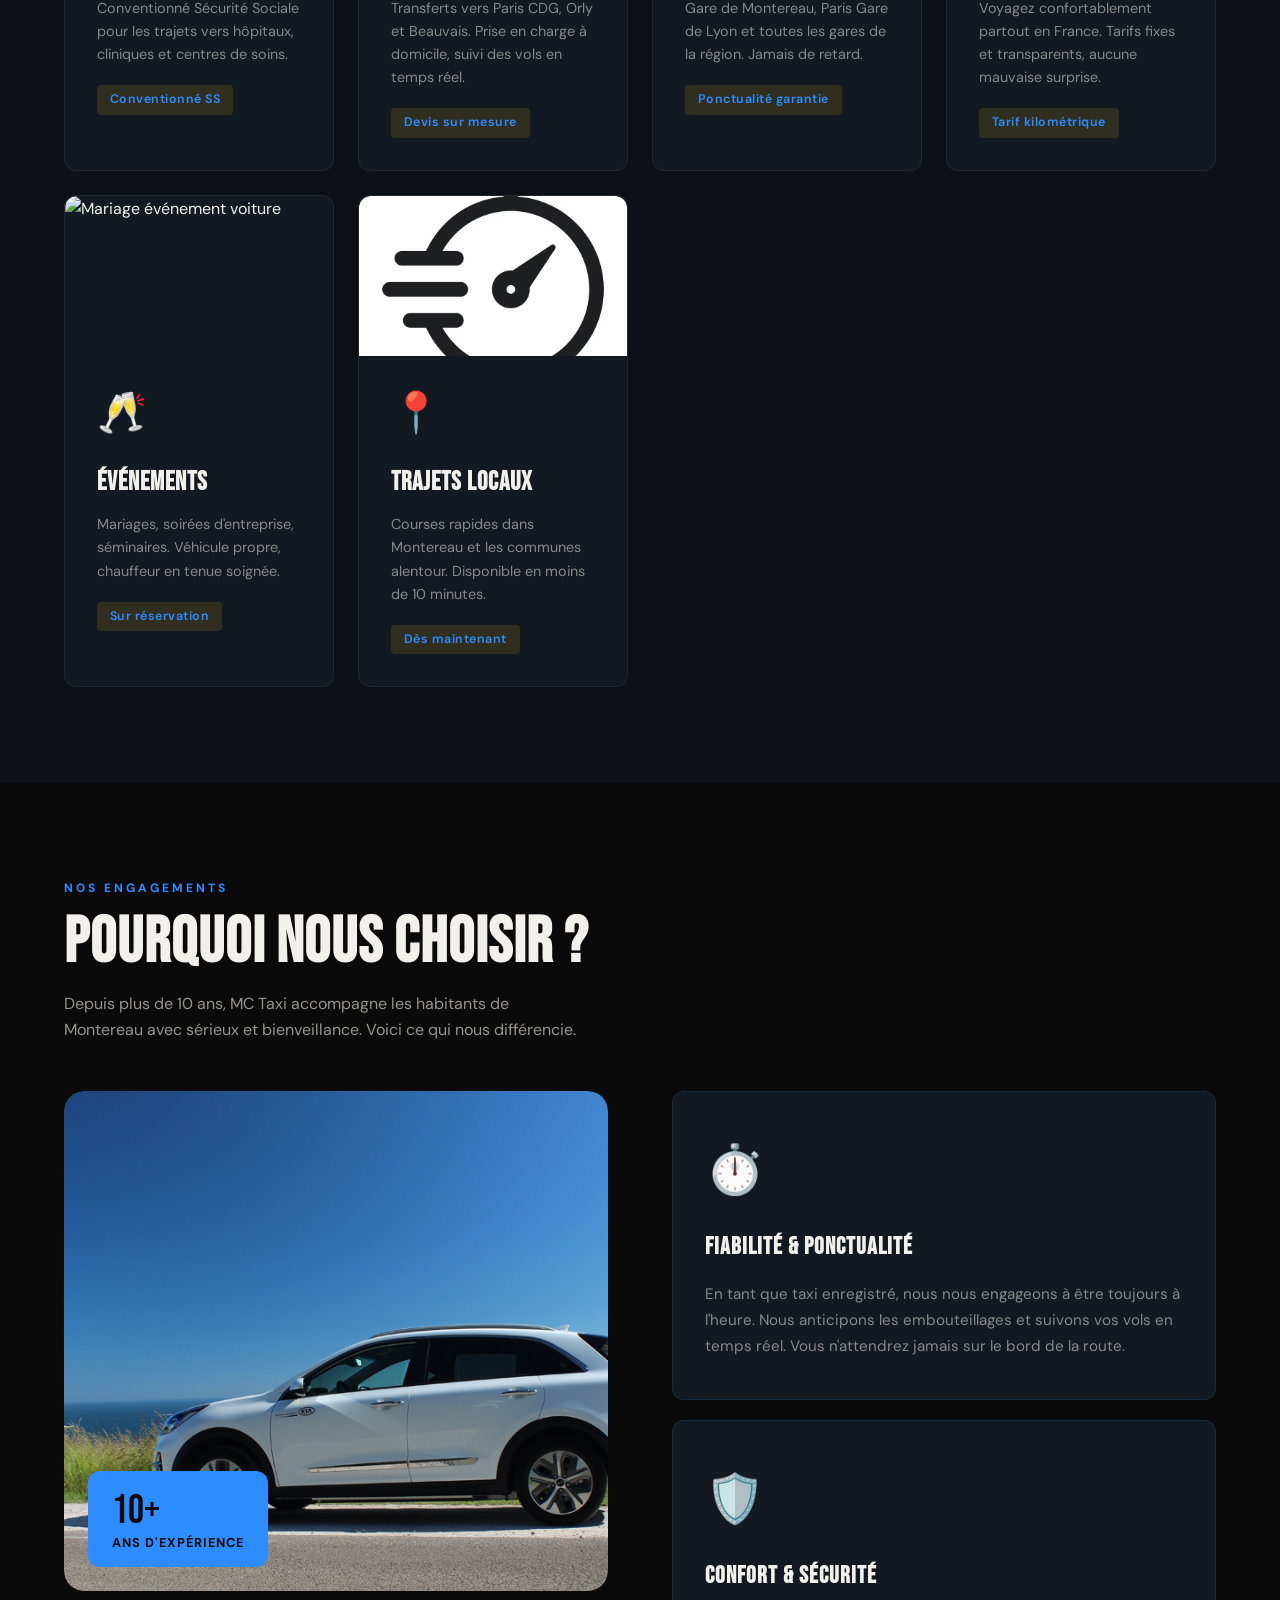
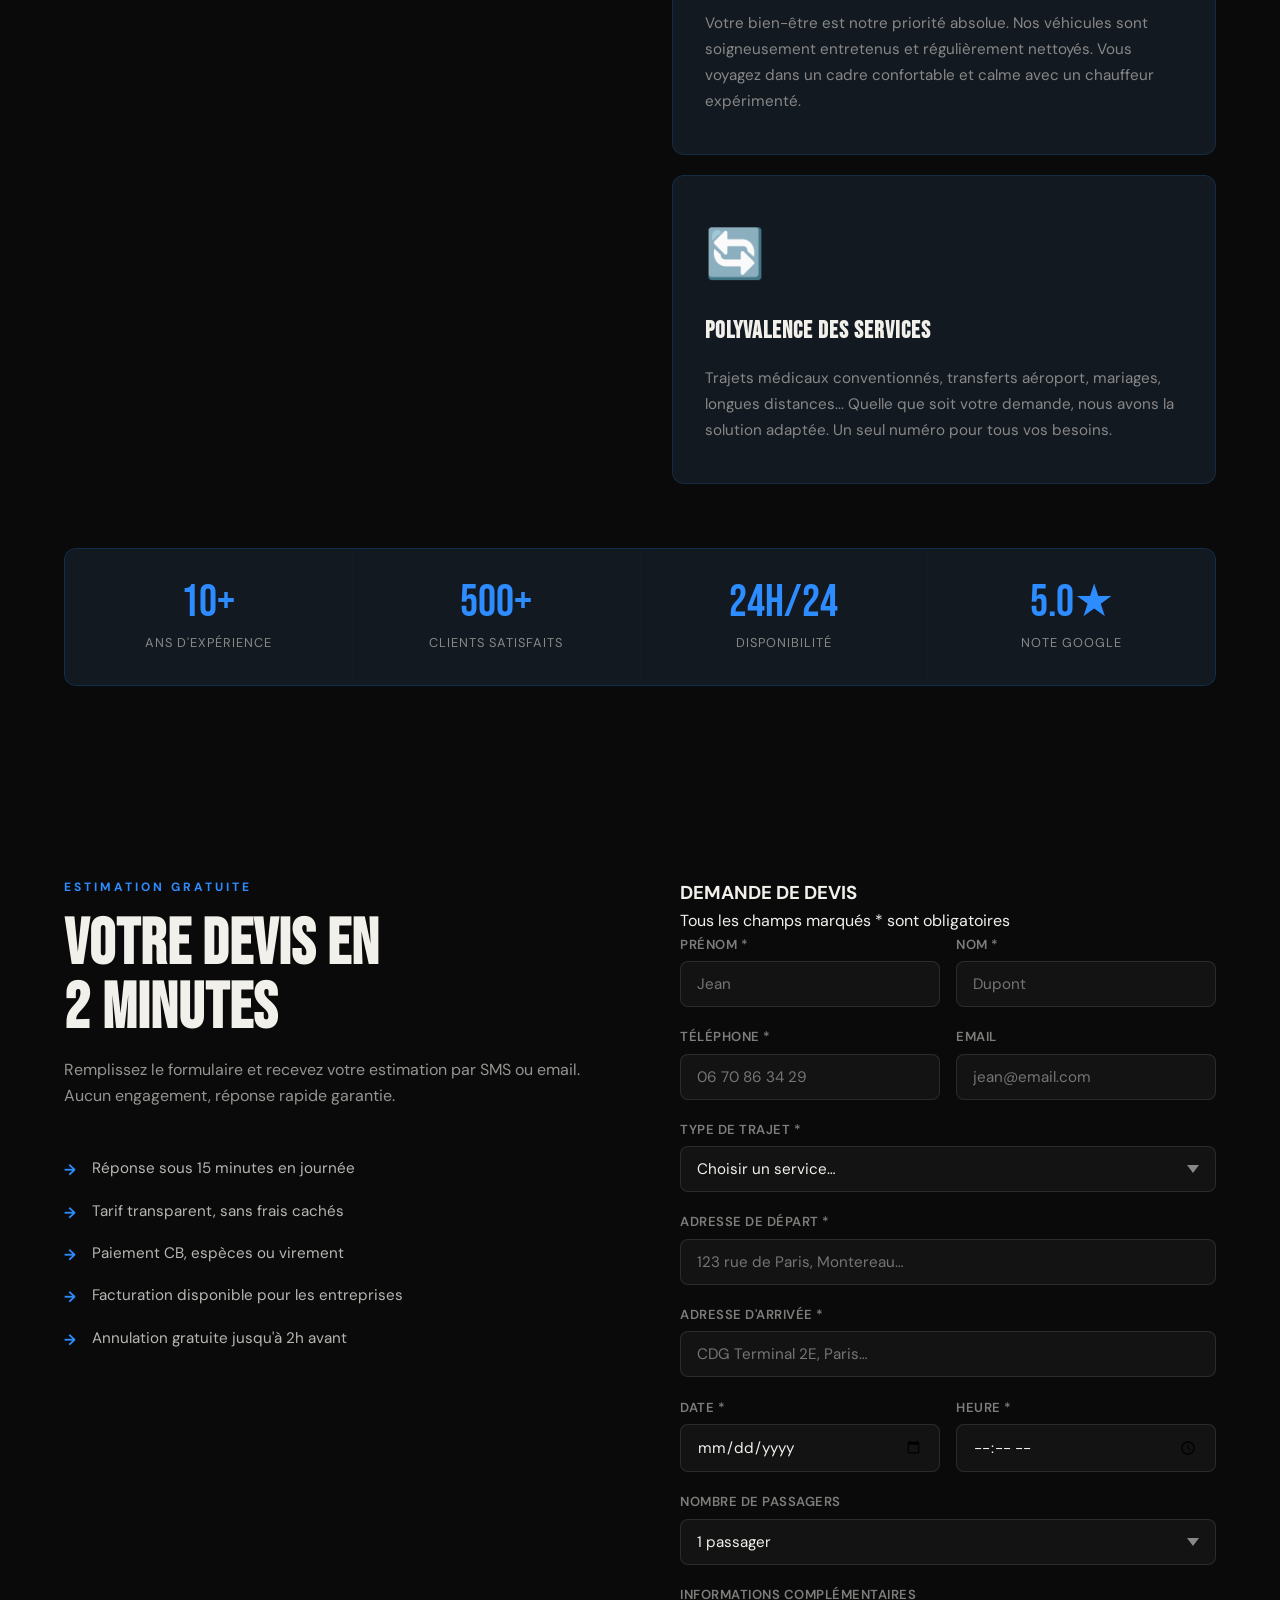
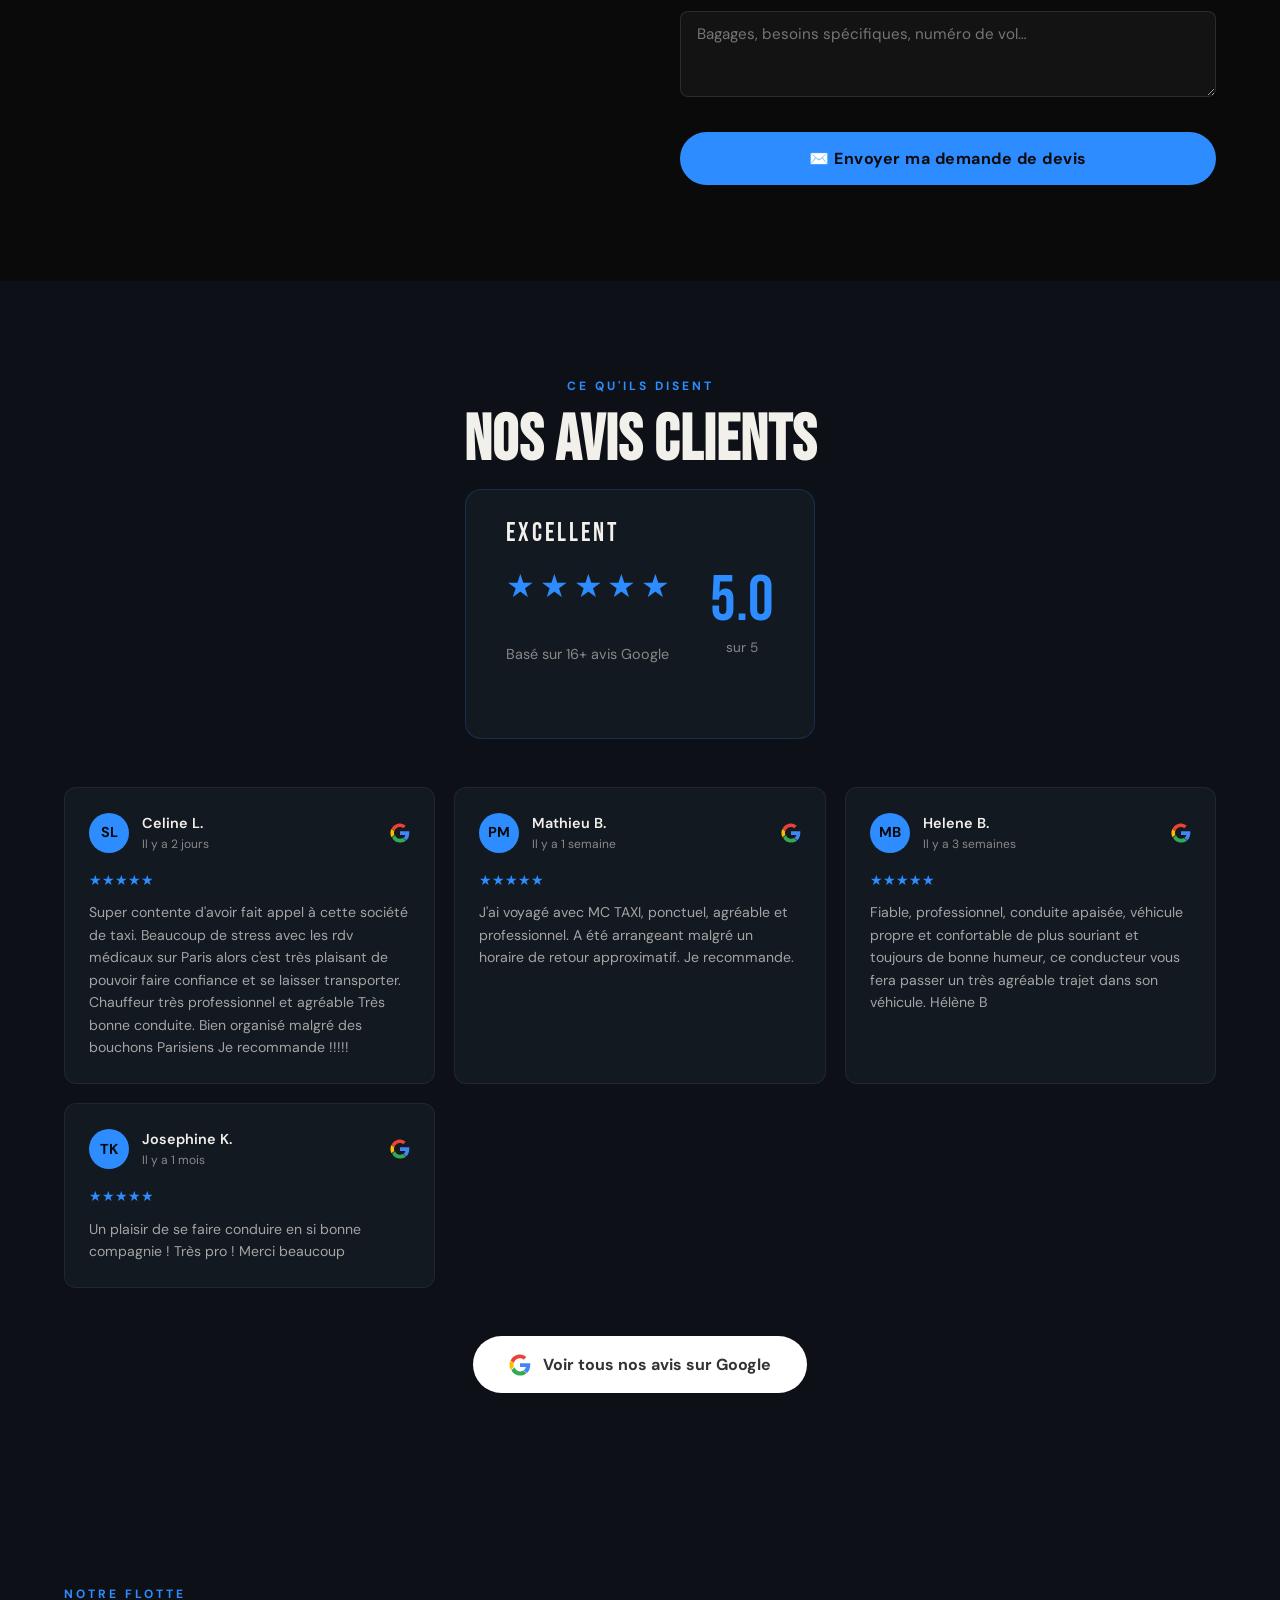
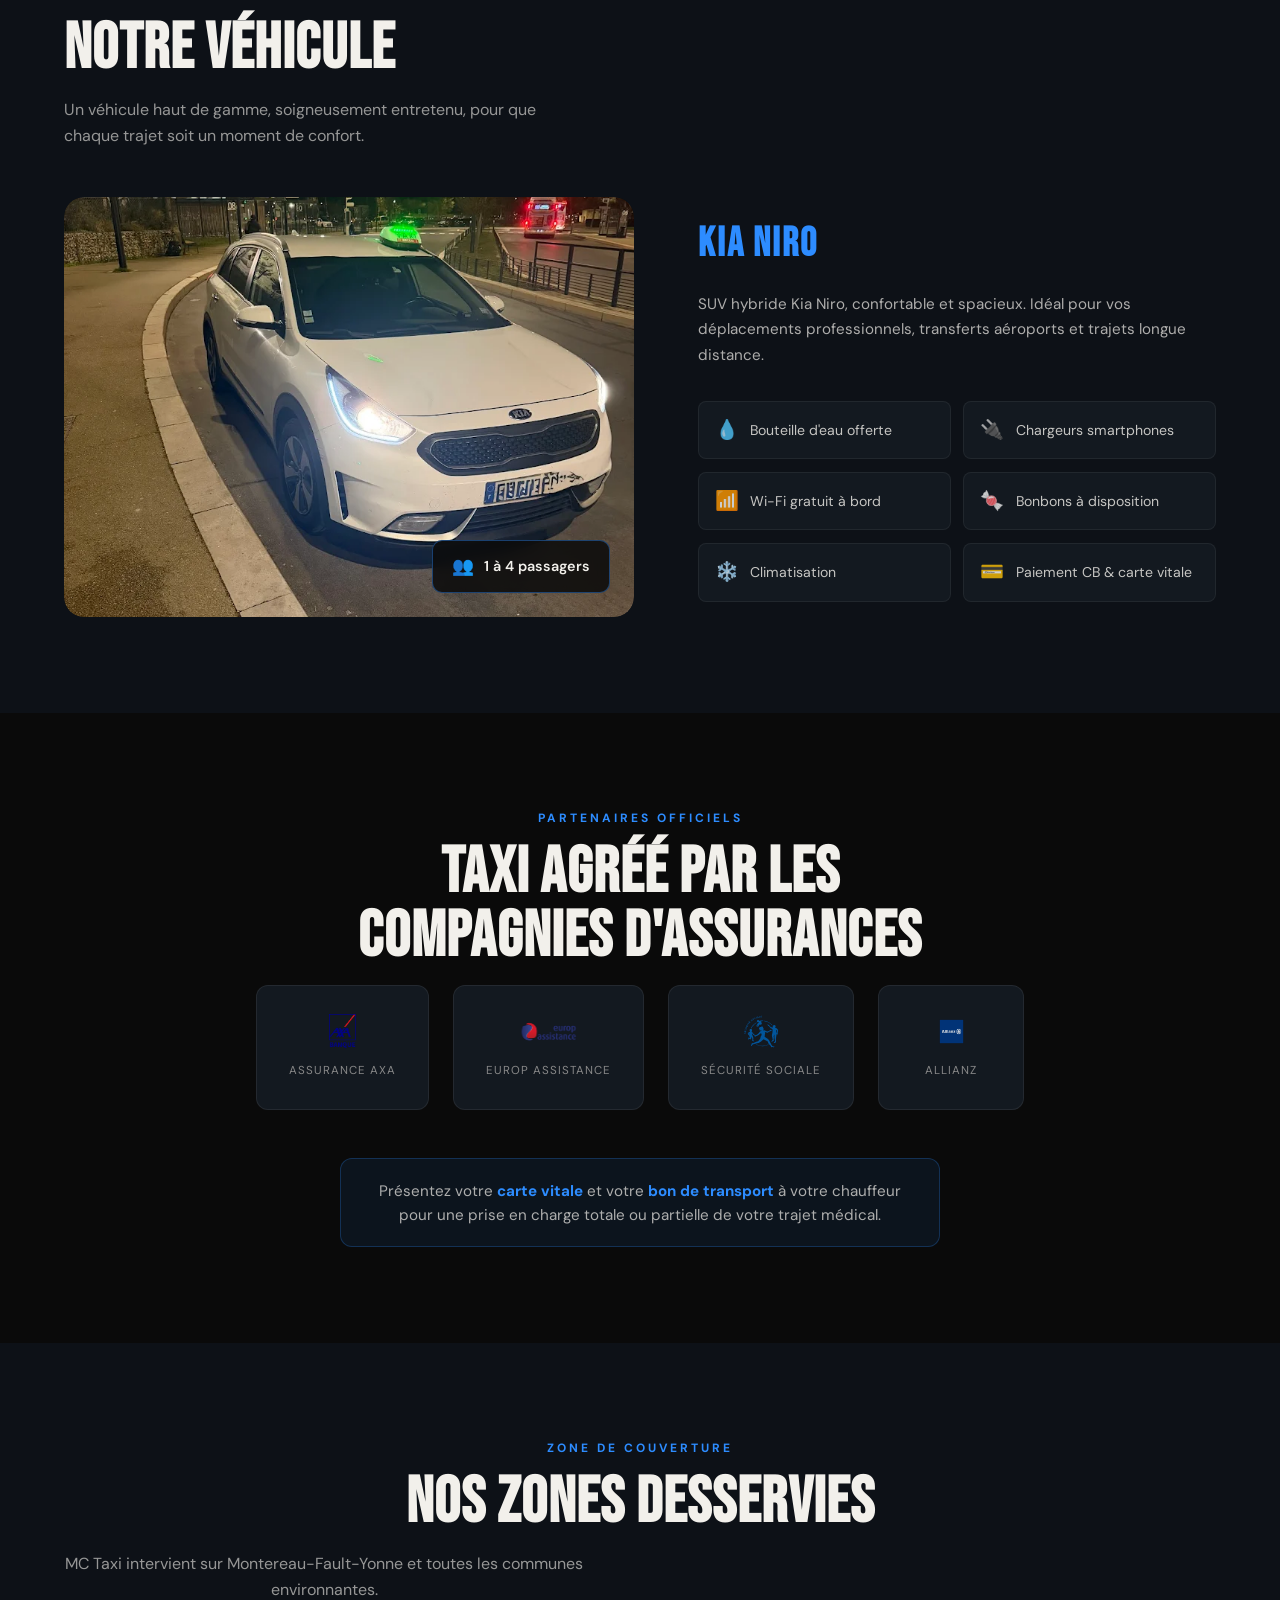
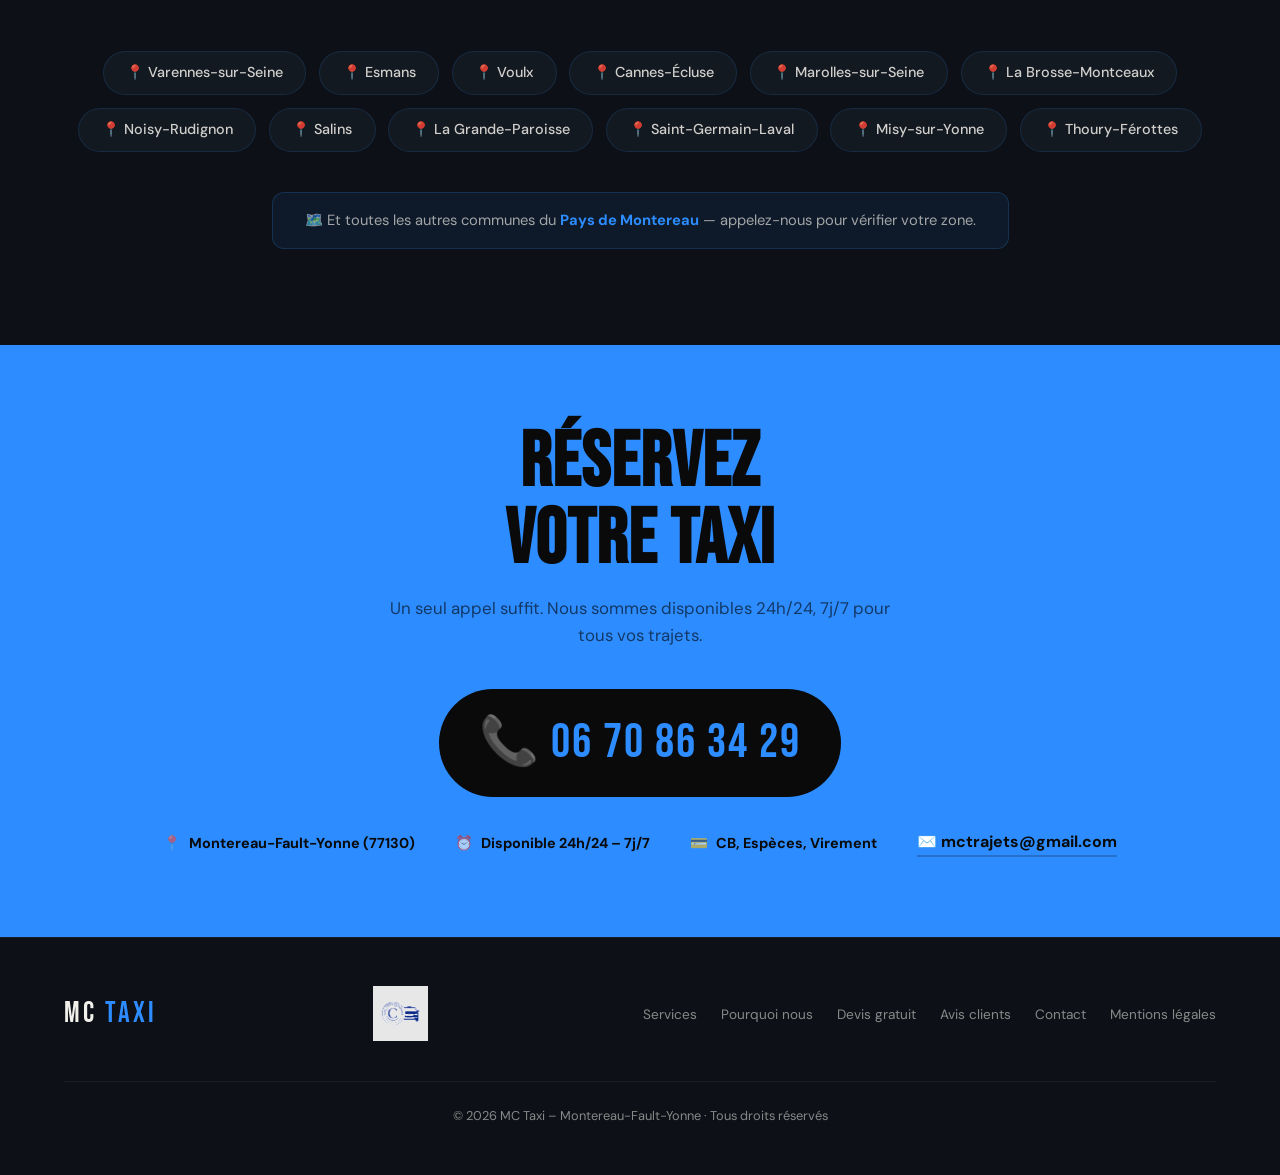
==== commit 90a30300: "Update index.html" ====
--- a/index.html
+++ b/index.html
@@ -428,7 +428,7 @@
           </svg>
         </div>
         <div class="review-stars">★★★★★</div>
-        <p class="review-text">Super e d'avoir fait appel à cette société de taxi.
+        <p class="review-text">Super contente d'avoir fait appel à cette société de taxi.
 Beaucoup de stress avec les rdv médicaux sur Paris alors c'est très plaisant de pouvoir  faire confiance et se laisser transporter.
 Chauffeur très professionnel et agréable
 Très bonne conduite.
--- a/css/style.css
+++ b/css/style.css
@@ -1161,9 +1161,19 @@
   /* Stats — 1 colonne sur mobile */
   .pourquoi-stats { grid-template-columns: 1fr; }
   /* Images allégées */
-  .hero-bg-img {
-    background-image: url('../image/kia_nior_first_page.jpeg');
-  }
+ .hero-bg-img {
+  background-image: url('../image/kia_nior_first_page.jpg');
+  background-size: cover;
+  background-position: 78% center;
+}
+.hero-overlay {
+  background: linear-gradient(
+    to bottom,
+    rgba(10,10,10,0.85) 0%,
+    rgba(10,10,10,0.55) 45%,
+    rgba(10,10,10,0.3) 100%
+  );
+}
   .pourquoi-photo img { height: 250px; }
   /* Boutons accessibles */
   .btn-nav, .btn-primary, .btn-outline,
@@ -1171,4 +1181,9 @@
   /* Texte minimum */
   body { font-size: 15px; }
 }
-
+.btn-nav {
+  display: inline-flex;
+  align-items: center;
+  justify-content: center;
+}
+
